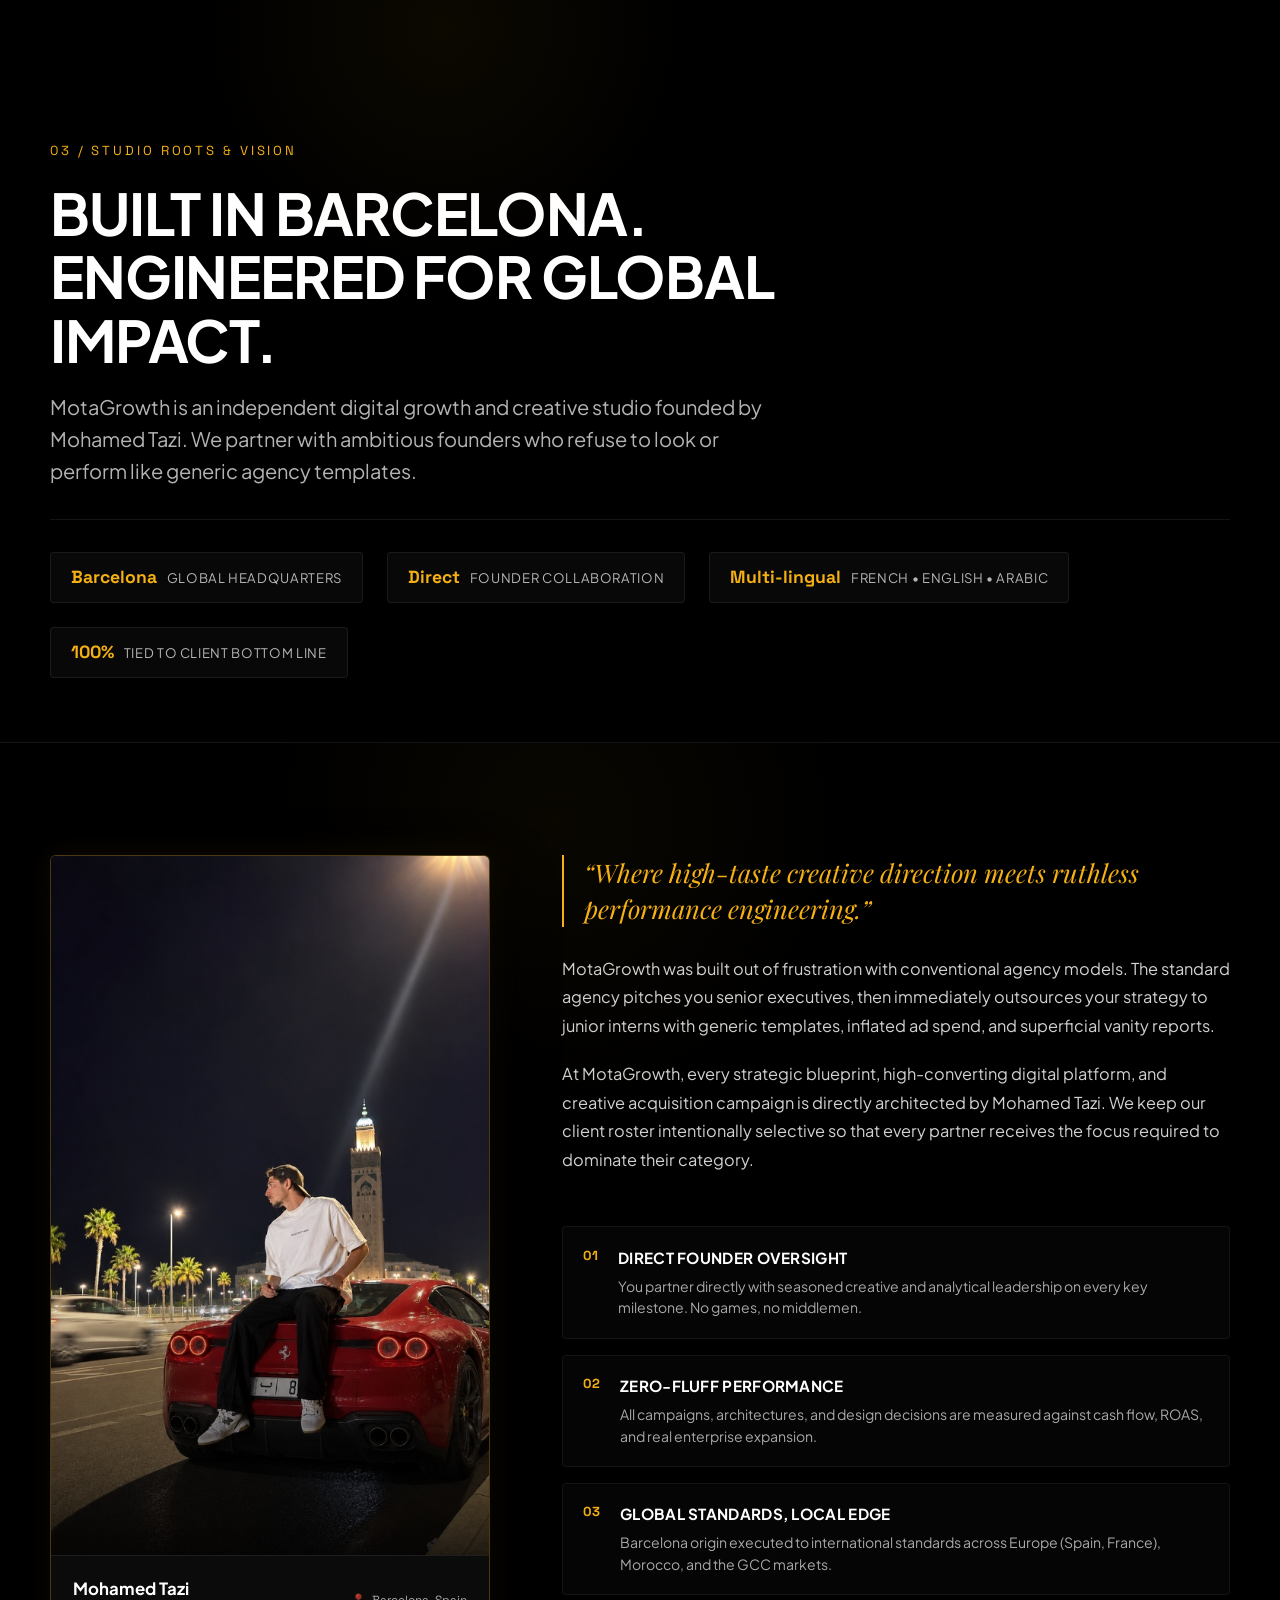
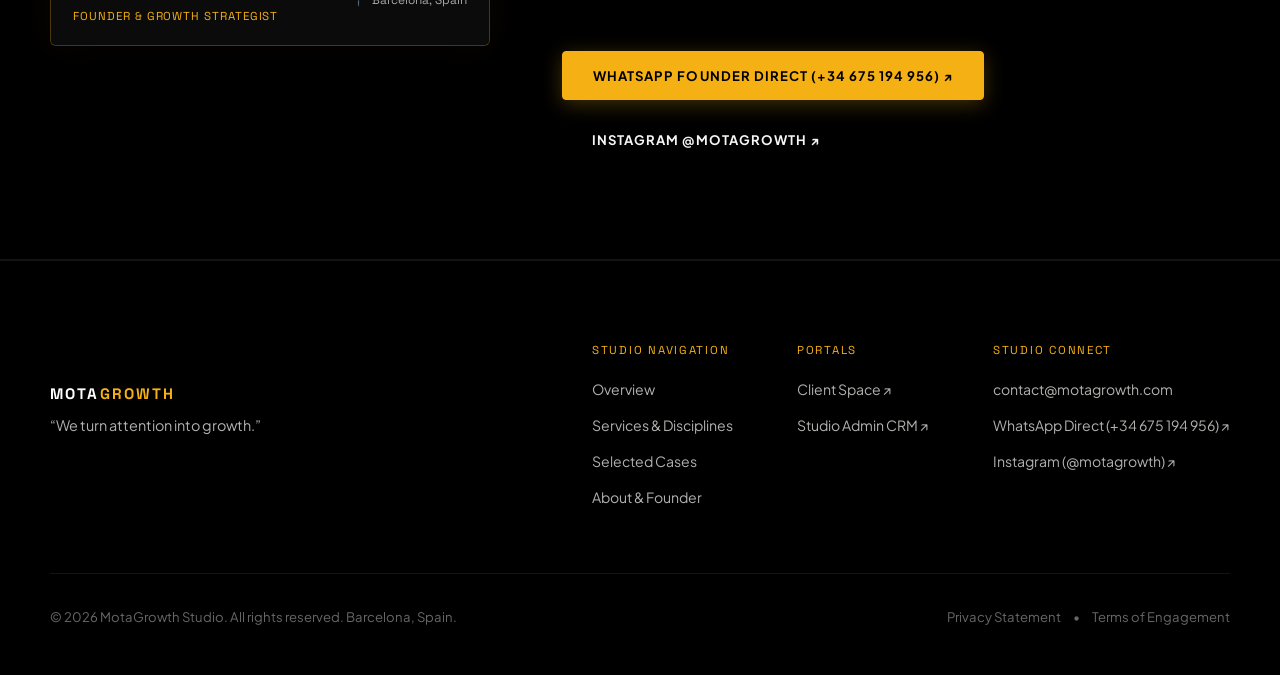
==== about.html @ 2841bb1c "feat: update studio origin to Barcelona, match head page selector with top header, and enable 4-dots" ====
<!DOCTYPE html>
<html lang="en">
<head>
  <meta charset="UTF-8">
  <meta name="viewport" content="width=device-width, initial-scale=1.0">
  <title>About Studio &amp; Founder Mohamed Tazi | MotaGrowth Digital Growth Studio</title>
  <meta name="description" content="Learn about MotaGrowth Digital Growth Studio and founder Mohamed Tazi. Discover our philosophy of strategic thinking, creative excellence, and measurable scale.">

  <!-- Favicon -->
  <link rel="icon" type="image/png" href="assets/mota-icon.png">

  <!-- Google Fonts Preconnect -->
  <link rel="preconnect" href="https://fonts.googleapis.com">
  <link rel="preconnect" href="https://fonts.gstatic.com" crossorigin>
  <link href="https://fonts.googleapis.com/css2?family=Playfair+Display:ital,wght@0,600;0,700;1,400&family=Plus+Jakarta+Sans:wght@300;400;500;600;700&family=Space+Grotesk:wght@400;500;600;700&display=swap" rel="stylesheet">

  <!-- Global Design System -->
  <link rel="stylesheet" href="styles.css">
</head>
<body class="is-subpage">

  <!-- Accessible Skip Link -->
  <a href="#main-content" class="skip-link">Skip to main content</a>

  <!-- Persistent Sticky Header -->
  <header class="site-header header-visible" id="site-header">
    <div class="header-inner">
      <div class="header-left">
        <a href="index.html" class="brand-link" aria-label="MotaGrowth Home">
          <span class="brand-text"><span class="mota-word">Mota</span><span class="growth-word">Growth</span></span>
        </a>

        <div class="studio-status-pill" aria-label="Studio local time">
          <span class="status-indicator" aria-hidden="true"></span>
          <span class="status-text"><span id="studio-clock">--:--</span></span>
        </div>
      </div>

      <nav class="nav-menu" aria-label="Primary Navigation">
        <a href="index.html" class="nav-link">Home</a>
        <a href="services.html" class="nav-link">Services</a>
        <a href="cases.html" class="nav-link">Cases</a>
        <a href="about.html" class="nav-link active">About &amp; Founder</a>
        <a href="index.html#client-space" class="nav-link">Client Space</a>
      </nav>

      <div class="header-actions">
        <div class="lang-selector" role="group" aria-label="Language Selector">
          <button type="button" class="lang-btn active" data-lang="en" aria-pressed="true">EN</button>
          <span class="lang-sep" aria-hidden="true">/</span>
          <button type="button" class="lang-btn" data-lang="fr" aria-pressed="false">FR</button>
        </div>
        <a href="#proposal" class="btn-contact-header">
          <span>REQUEST A PROPOSAL</span>
        </a>
        <button type="button" class="frame-menu-dots menu-chooser-trigger" aria-label="Open Studio Menu" title="Studio Menu" aria-haspopup="dialog" aria-expanded="false">
          <span class="grid-dot"></span>
          <span class="grid-dot"></span>
          <span class="grid-dot"></span>
          <span class="grid-dot"></span>
        </button>
      </div>
    </div>
  </header>

  <main id="main-content">
    
    <!-- Subpage Hero -->
    <section class="subpage-hero">
      <div class="content-container">
        <span class="subpage-tag">03 / STUDIO ROOTS &amp; VISION</span>
        <h1 class="subpage-title">BUILT IN BARCELONA. ENGINEERED FOR GLOBAL IMPACT.</h1>
        <p class="subpage-subtitle">
          MotaGrowth is an independent digital growth and creative studio founded by Mohamed Tazi. We partner with ambitious founders who refuse to look or perform like generic agency templates.
        </p>

        <div class="metrics-strip">
          <div class="metric-pill">
            <span class="metric-num">Barcelona</span>
            <span class="metric-label">Global Headquarters</span>
          </div>
          <div class="metric-pill">
            <span class="metric-num">Direct</span>
            <span class="metric-label">Founder Collaboration</span>
          </div>
          <div class="metric-pill">
            <span class="metric-num">Multi-lingual</span>
            <span class="metric-label">French • English • Arabic</span>
          </div>
          <div class="metric-pill">
            <span class="metric-num">100%</span>
            <span class="metric-label">Tied to Client Bottom Line</span>
          </div>
        </div>
      </div>
    </section>

    <!-- About & Founder Main Section -->
    <section class="studio-about-section" style="border-top: none;">
      <div class="content-container">
        
        <div class="about-grid">
          
          <!-- Left Column: Portrait Card -->
          <div class="about-media-col">
            <div class="about-portrait-card">
              <div class="about-portrait-img-wrap">
                <img 
                  src="assets/founder-mohamed-tazi.jpg" 
                  alt="Mohamed Tazi - Founder & Creative Director at MotaGrowth in Barcelona" 
                  class="about-founder-img"
                  loading="lazy"
                />
                <div class="portrait-ambient-glow" aria-hidden="true"></div>
              </div>
              <div class="about-portrait-caption">
                <div class="caption-identity">
                  <span class="caption-name">Mohamed Tazi</span>
                  <span class="caption-role">Founder &amp; Growth Strategist</span>
                </div>
                <div class="caption-location">
                  <span class="loc-pin">📍</span>
                  <span>Barcelona, Spain</span>
                </div>
              </div>
            </div>
          </div>

          <!-- Right Column: Editorial Narrative & Principles -->
          <div class="about-content-col">
            <div class="about-lead-quote">
              “Where high-taste creative direction meets ruthless performance engineering.”
            </div>
            
            <p class="about-body-text">
              MotaGrowth was built out of frustration with conventional agency models. The standard agency pitches you senior executives, then immediately outsources your strategy to junior interns with generic templates, inflated ad spend, and superficial vanity reports.
            </p>

            <p class="about-body-text">
              At MotaGrowth, every strategic blueprint, high-converting digital platform, and creative acquisition campaign is directly architected by Mohamed Tazi. We keep our client roster intentionally selective so that every partner receives the focus required to dominate their category.
            </p>

            <!-- 3 Core Studio Pillars -->
            <div class="about-pillars-grid">
              <div class="about-pillar-item">
                <div class="pillar-num">01</div>
                <div class="pillar-content">
                  <h3 class="pillar-title">Direct Founder Oversight</h3>
                  <p class="pillar-desc">You partner directly with seasoned creative and analytical leadership on every key milestone. No games, no middlemen.</p>
                </div>
              </div>

              <div class="about-pillar-item">
                <div class="pillar-num">02</div>
                <div class="pillar-content">
                  <h3 class="pillar-title">Zero-Fluff Performance</h3>
                  <p class="pillar-desc">All campaigns, architectures, and design decisions are measured against cash flow, ROAS, and real enterprise expansion.</p>
                </div>
              </div>

              <div class="about-pillar-item">
                <div class="pillar-num">03</div>
                <div class="pillar-content">
                  <h3 class="pillar-title">Global Standards, Local Edge</h3>
                  <p class="pillar-desc">Barcelona origin executed to international standards across Europe (Spain, France), Morocco, and the GCC markets.</p>
                </div>
              </div>
            </div>

            <!-- Founder Direct Contact Actions -->
            <div class="about-cta-strip">
              <a href="https://wa.me/34675194956" target="_blank" rel="noopener" class="btn-ref btn-ref-solid">
                <span class="btn-text">WhatsApp Founder Direct (+34 675 194 956) ↗</span>
              </a>
              <a href="https://www.instagram.com/motagrowth/" target="_blank" rel="noopener" class="btn-ref btn-ref-ghost">
                <span class="btn-text">Instagram @motagrowth ↗</span>
              </a>
            </div>

          </div>

        </div>

      </div>
    </section>

  </main>

  <!-- Site Footer -->
  <footer class="site-footer" id="proposal">
    <div class="content-container">
      
      <div class="footer-top">
        <div class="footer-brand">
          <img src="assets/mota-icon.png" alt="MotaGrowth Icon" class="footer-icon">
          <span class="footer-brand-title"><span class="mota-word">Mota</span><span class="growth-word">Growth</span></span>
          <p class="footer-tagline">“We turn attention into growth.”</p>
        </div>

        <div class="footer-nav-columns">
          <div class="f-col">
            <span class="f-heading">Studio Navigation</span>
            <ul class="f-links">
              <li><a href="index.html">Overview</a></li>
              <li><a href="services.html">Services &amp; Disciplines</a></li>
              <li><a href="cases.html">Selected Cases</a></li>
              <li><a href="about.html">About &amp; Founder</a></li>
            </ul>
          </div>

          <div class="f-col">
            <span class="f-heading">Portals</span>
            <ul class="f-links">
              <li><a href="index.html#client-space">Client Space ↗</a></li>
              <li><a href="index.html#admin">Studio Admin CRM ↗</a></li>
            </ul>
          </div>

          <div class="f-col">
            <span class="f-heading">Studio Connect</span>
            <ul class="f-links">
              <li><a href="mailto:contact@motagrowth.com">contact@motagrowth.com</a></li>
              <li><a href="https://wa.me/34675194956" target="_blank" rel="noopener">WhatsApp Direct (+34 675 194 956) ↗</a></li>
              <li><a href="https://www.instagram.com/motagrowth/" target="_blank" rel="noopener">Instagram (@motagrowth) ↗</a></li>
            </ul>
          </div>
        </div>
      </div>

      <div class="footer-bottom">
        <div class="f-copy">© 2026 MotaGrowth Studio. All rights reserved. Barcelona, Spain.</div>
        <div class="f-legal">
          <button type="button" class="legal-link-btn" id="openPrivacyBtn">Privacy Statement</button>
          <span class="sep" aria-hidden="true">•</span>
          <button type="button" class="legal-link-btn" id="openTermsBtn">Terms of Engagement</button>
        </div>
      </div>

    </div>
  </footer>

    <!-- Studio Menu Chooser Overlay -->
  <div class="studio-menu-overlay" id="studioMenuModal" aria-hidden="true" role="dialog" aria-modal="true" aria-label="Studio Menu">
    <div class="studio-menu-backdrop" id="studioMenuBackdrop"></div>
    <div class="studio-menu-panel">
      <div class="studio-menu-header">
        <div class="menu-brand">
          <span class="brand-text"><span class="mota-word">Mota</span><span class="growth-word">Growth</span></span>
          <span class="menu-location-pill">BARCELONA • 41°23'N 2°10'E</span>
        </div>
        <button type="button" class="studio-menu-close" id="closeStudioMenuBtn" aria-label="Close Menu">✕</button>
      </div>
      <div class="studio-menu-body">
        <div class="menu-nav-col">
          <span class="menu-col-label">Navigation</span>
          <nav class="menu-links-list">
            <a href="index.html#hero" class="menu-link-item" data-menu-close>
              <span class="menu-item-num">01</span>
              <span class="menu-item-text">Overview</span>
              <span class="menu-item-arrow">↗</span>
            </a>
            <a href="index.html#audiences" class="menu-link-item" data-menu-close>
              <span class="menu-item-num">02</span>
              <span class="menu-item-text">Sectors &amp; Audiences</span>
              <span class="menu-item-arrow">↗</span>
            </a>
            <a href="index.html#philosophy" class="menu-link-item" data-menu-close>
              <span class="menu-item-num">03</span>
              <span class="menu-item-text">Strategy &amp; Performance</span>
              <span class="menu-item-arrow">↗</span>
            </a>
            <a href="cases.html" class="menu-link-item" data-menu-close>
              <span class="menu-item-num">04</span>
              <span class="menu-item-text">Selected Cases</span>
              <span class="menu-item-arrow">↗</span>
            </a>
            <a href="services.html" class="menu-link-item" data-menu-close>
              <span class="menu-item-num">05</span>
              <span class="menu-item-text">Services &amp; Disciplines</span>
              <span class="menu-item-arrow">↗</span>
            </a>
            <a href="about.html" class="menu-link-item" data-menu-close>
              <span class="menu-item-num">06</span>
              <span class="menu-item-text">About &amp; Founder</span>
              <span class="menu-item-arrow">↗</span>
            </a>
          </nav>
        </div>
        <div class="menu-portals-col">
          <div class="menu-box-card">
            <span class="menu-col-label">Workspaces</span>
            <div class="menu-workspaces-links">
              <a href="client-space.html" class="workspace-card-link">
                <div class="ws-icon">🔒</div>
                <div class="ws-info">
                  <strong>Client Space</strong>
                  <span>Project roadmap, approvals &amp; deliverables</span>
                </div>
                <span class="ws-arrow">↗</span>
              </a>
              <a href="admin.html" class="workspace-card-link">
                <div class="ws-icon">⚡</div>
                <div class="ws-info">
                  <strong>Studio Admin CRM</strong>
                  <span>Leads pipeline, calendar &amp; client management</span>
                </div>
                <span class="ws-arrow">↗</span>
              </a>
            </div>
          </div>
          <div class="menu-box-card">
            <span class="menu-col-label">Direct Connect</span>
            <div class="menu-contact-links">
              <a href="https://wa.me/34675194956" target="_blank" rel="noopener">WhatsApp Direct (+34 675 194 956) ↗</a>
              <a href="https://www.instagram.com/motagrowth/" target="_blank" rel="noopener">Instagram (@motagrowth) ↗</a>
              <a href="mailto:contact@motagrowth.com">contact@motagrowth.com</a>
            </div>
          </div>
        </div>
      </div>
    </div>
  </div>

  <!-- Custom Cursor -->
  <div class="custom-cursor cursor-dot" id="cursor-dot" aria-hidden="true"></div>
  <div class="custom-cursor cursor-ring" id="cursor-ring" aria-hidden="true"></div>

  <!-- Accessible Legal Modals -->
  <div class="legal-modal" id="privacyModal" role="dialog" aria-modal="true" aria-labelledby="privacyTitle" aria-hidden="true">
    <div class="legal-modal-backdrop" id="privacyBackdrop"></div>
    <div class="legal-modal-box">
      <div class="legal-modal-header">
        <h3 class="legal-modal-title" id="privacyTitle">Privacy Statement</h3>
        <button type="button" class="legal-modal-close" id="closePrivacyBtn" aria-label="Close dialog">✕</button>
      </div>
      <div class="legal-modal-body">
        <p>MotaGrowth operates under strict data privacy principles. We respect client confidentiality and adhere to international data security best practices across all digital pipelines.</p>
      </div>
    </div>
  </div>

  <div class="legal-modal" id="termsModal" role="dialog" aria-modal="true" aria-labelledby="termsTitle" aria-hidden="true">
    <div class="legal-modal-backdrop" id="termsBackdrop"></div>
    <div class="legal-modal-box">
      <div class="legal-modal-header">
        <h3 class="legal-modal-title" id="termsTitle">Terms of Engagement</h3>
        <button type="button" class="legal-modal-close" id="closeTermsBtn" aria-label="Close dialog">✕</button>
      </div>
      <div class="legal-modal-body">
        <p>All client partnerships are governed by customized Service Level Agreements (SLAs), protecting intellectual property and outlining milestone deliverables.</p>
      </div>
    </div>
  </div>

  <!-- Scripts -->
  <script src="app.js"></script>
</body>
</html>
---- styles.css ----
/* ==========================================================================
   MotaGrowth Studio — Human-Crafted Minimalist Luxury Design System
   Hero Backdrop: Authentic Custom 16:9 Artwork (#020612 foundation & gold arcs)
   ========================================================================== */

:root {
  /* Canvas Foundations */
  --bg-canvas: #020612;
  --bg-surface: #050E22;
  --bg-surface-elevated: #081636;
  --bg-glass: rgba(2, 6, 18, 0.72);
  --bg-glass-card: rgba(5, 14, 34, 0.65);

  /* Brand Accents */
  --brand-gold: #F5B014;
  --brand-gold-hover: #E5A00D;
  --brand-gold-glow: rgba(245, 176, 20, 0.28);
  --brand-gold-subtle: rgba(245, 176, 20, 0.08);

  /* Editorial Typography Colors */
  --text-white: #F5F5F3;
  --text-secondary: rgba(245, 245, 243, 0.72);
  --text-muted: rgba(245, 245, 243, 0.42);

  /* Subtle Borders */
  --border-subtle: rgba(255, 255, 255, 0.08);
  --border-subtle-hover: rgba(255, 255, 255, 0.18);
  --border-gold: rgba(245, 176, 20, 0.35);

  /* Font Families */
  --font-serif: 'Playfair Display', Georgia, serif;
  --font-sans: 'Plus Jakarta Sans', -apple-system, BlinkMacSystemFont, sans-serif;
  --font-mono: 'Space Grotesk', -apple-system, monospace;

  /* Layout Constants */
  --max-width: 1260px;
  --header-height: 76px;
  --ease-out: cubic-bezier(0.16, 1, 0.3, 1);
  --ease-spring: cubic-bezier(0.22, 1, 0.36, 1);
}

/* ==========================================================================
   Reset & Baseline & Accessibility
   ========================================================================== */

/* Accessible Skip Link */
.skip-link {
  position: fixed;
  top: -120px;
  left: 1.5rem;
  z-index: 999999;
  background: var(--brand-gold);
  color: #000000;
  font-family: var(--font-mono);
  font-size: 0.85rem;
  font-weight: 700;
  letter-spacing: 0.04em;
  padding: 0.75rem 1.5rem;
  border-radius: 4px;
  text-decoration: none;
  box-shadow: 0 8px 24px rgba(0, 0, 0, 0.7);
  transition: top 0.2s cubic-bezier(0.16, 1, 0.3, 1);
}

.skip-link:focus-visible {
  top: 1.5rem;
  outline: 2px solid #FFFFFF;
  outline-offset: 2px;
}

/* Explicit Accessible Focus States */
:focus-visible {
  outline: 2px solid var(--brand-gold);
  outline-offset: 3px;
}

*, *::before, *::after {
  box-sizing: border-box;
  margin: 0;
  padding: 0;
}

html {
  font-size: 16px;
  scroll-behavior: smooth;
  -webkit-font-smoothing: antialiased;
  -moz-osx-font-smoothing: grayscale;
  background-color: var(--bg-canvas);
  color: var(--text-white);
}

body {
  font-family: var(--font-sans);
  background-color: var(--bg-canvas);
  color: var(--text-white);
  line-height: 1.6;
  overflow-x: clip;
  min-height: 100vh;
}

::selection {
  background: var(--brand-gold);
  color: var(--bg-canvas);
}

a {
  color: inherit;
  text-decoration: none;
}

button {
  border: none;
  background: none;
  font: inherit;
  cursor: pointer;
}

/* Standard Content Container */
.content-container {
  max-width: var(--max-width);
  margin: 0 auto;
  padding: 0 2.5rem;
}

/* Section Meta Tag */
.section-meta-tag {
  font-family: var(--font-mono);
  font-size: 0.75rem;
  font-weight: 500;
  letter-spacing: 0.22em;
  text-transform: uppercase;
  color: var(--brand-gold);
  margin-bottom: 1.5rem;
  display: inline-block;
}

.section-heading {
  font-family: var(--font-serif);
  font-size: clamp(2.2rem, 4vw, 3.2rem);
  font-weight: 400;
  line-height: 1.2;
  letter-spacing: -0.015em;
  color: var(--text-white);
}

.section-description {
  font-size: 1.05rem;
  color: var(--text-secondary);
  line-height: 1.65;
  max-width: 520px;
}

.gold-text {
  color: var(--brand-gold);
  font-style: italic;
}

.mb-4 {
  margin-bottom: 3.5rem;
}

/* ==========================================================================
   TOP NAVIGATION BAR
   ========================================================================== */

.site-header {
  position: fixed;
  top: 0;
  left: 0;
  width: 100%;
  height: var(--header-height);
  z-index: 1000;
  background: rgba(0, 0, 0, 0.75);
  backdrop-filter: blur(16px);
  -webkit-backdrop-filter: blur(16px);
  border-bottom: none;
  transform: translateY(-100%);
  opacity: 0;
  pointer-events: none;
  transition: transform 0.35s cubic-bezier(0.16, 1, 0.3, 1), opacity 0.35s ease;
}

.site-header.header-visible {
  transform: translateY(0);
  opacity: 1;
  pointer-events: auto;
}

.site-header.header-hidden {
  transform: translateY(-100%);
  opacity: 0;
  pointer-events: none;
}

.header-inner {
  max-width: var(--max-width);
  height: 100%;
  margin: 0 auto;
  padding: 0 2.5rem;
  display: flex;
  align-items: center;
  justify-content: space-between;
}

.header-left,
.frame-bar-left {
  display: inline-flex;
  align-items: center;
  gap: 1.25rem;
}

.brand-link {
  display: inline-flex;
  align-items: center;
  gap: 0.75rem;
  text-decoration: none;
}

.brand-icon {
  width: 26px;
  height: 24px;
  object-fit: contain;
  filter: drop-shadow(0 2px 8px var(--brand-gold-glow));
}

.brand-text {
  font-family: var(--font-mono);
  font-size: 0.95rem;
  font-weight: 700;
  letter-spacing: 0.14em;
  text-transform: uppercase;
}

.mota-word {
  color: #FFFFFF;
}

.growth-word {
  color: var(--brand-gold);
}

/* Clock Display (Floating Clean Text, No Pill) */
.studio-status-pill {
  display: inline-flex;
  align-items: center;
  padding: 0;
  background: transparent;
  border: none;
  border-radius: 0;
  font-family: var(--font-mono);
  font-size: 0.78rem;
  letter-spacing: 0.12em;
  color: rgba(245, 245, 243, 0.75);
  text-transform: uppercase;
}

.status-indicator {
  display: none;
}

.nav-menu {
  display: flex;
  align-items: center;
  gap: 2rem;
}

.nav-link {
  font-size: 0.86rem;
  font-weight: 500;
  color: var(--text-secondary);
  transition: color 0.2s ease;
}

.nav-link:hover {
  color: var(--brand-gold);
}

.nav-cta-btn {
  font-size: 0.8rem;
  font-weight: 600;
  padding: 0.5rem 1.15rem;
  border-radius: 9999px;
  background: var(--brand-gold);
  color: var(--bg-canvas);
  box-shadow: 0 2px 10px var(--brand-gold-glow);
  transition: background-color 0.2s ease, transform 0.2s ease;
}

.nav-cta-btn:hover {
  background: var(--brand-gold-hover);
}

.header-actions {
  display: flex;
  align-items: center;
  gap: 1.5rem;
}

.btn-contact-header {
  font-family: var(--font-sans);
  font-size: 0.76rem;
  font-weight: 700;
  letter-spacing: 0.08em;
  padding: 8px 18px;
  background: var(--brand-gold);
  color: #000000;
  border: 1px solid var(--brand-gold);
  border-radius: 3px;
  text-decoration: none;
  box-shadow: 0 2px 10px var(--brand-gold-glow);
  transition: all 0.2s ease;
}

.btn-contact-header:hover {
  background: var(--brand-gold-hover);
  border-color: var(--brand-gold-hover);
  color: #000000;
  box-shadow: 0 4px 16px var(--brand-gold-glow);
}

/* ==========================================================================
   HERO SECTION (Exact Reference Layout for Desktop & Mobile)
   ========================================================================== */

.hero-section {
  position: relative;
  min-height: 100vh;
  display: flex;
  flex-direction: column;
  justify-content: space-between;
  padding: 2rem 3rem 3.5rem 3rem;
  background-color: #000000;
  overflow: hidden;
}

.hero-backdrop {
  position: absolute;
  top: 0;
  left: 0;
  width: 100%;
  height: 100%;
  background-image: url('assets/hero-bg.jpg');
  background-size: cover;
  background-position: center;
  background-repeat: no-repeat;
  z-index: 1;
}

/* Seamless blend into the section below */
.hero-backdrop::after {
  content: '';
  position: absolute;
  bottom: 0;
  left: 0;
  width: 100%;
  height: 42%;
  min-height: 250px;
  background: linear-gradient(180deg, 
    rgba(0, 0, 0, 0) 0%, 
    rgba(0, 0, 0, 0.15) 25%, 
    rgba(0, 0, 0, 0.55) 55%, 
    rgba(0, 0, 0, 0.88) 80%, 
    #000000 100%
  );
  pointer-events: none;
  z-index: 2;
}

/* Interactive Organic Ambient Light following Cursor */
.hero-cursor-ambient {
  position: absolute;
  top: 0;
  left: 0;
  width: 580px;
  height: 580px;
  border-radius: 50%;
  background: radial-gradient(circle, 
    rgba(59, 130, 246, 0.22) 0%, 
    rgba(245, 176, 20, 0.12) 32%, 
    transparent 70%
  );
  pointer-events: none;
  transform: translate(-50%, -50%);
  opacity: 0;
  transition: opacity 0.6s ease;
  z-index: 2;
  mix-blend-mode: screen;
  filter: blur(45px);
}

/* Hero Content Frame (Unblocked, Pure Background) */
.hero-glass-frame {
  position: relative;
  z-index: 10;
  width: 100%;
  max-width: 1300px;
  margin: 0 auto;
  min-height: calc(100vh - 5.5rem);
  background: transparent;
  border: none;
  box-shadow: none;
  backdrop-filter: none;
  -webkit-backdrop-filter: none;
  display: flex;
  flex-direction: column;
  justify-content: space-between;
  padding: 0;
}

/* Header Inside Frame */
.frame-top-bar {
  display: flex;
  align-items: center;
  justify-content: space-between;
  width: 100%;
}

.frame-brand {
  display: inline-flex;
  align-items: center;
  gap: 0.65rem;
  text-decoration: none;
}

.frame-logo-icon {
  width: 22px;
  height: 20px;
  object-fit: contain;
  filter: drop-shadow(0 2px 6px var(--brand-gold-glow));
}

.frame-brand-name {
  font-family: var(--font-sans);
  font-size: 0.95rem;
  font-weight: 700;
  letter-spacing: 0.14em;
  text-transform: uppercase;
}

.frame-center-clock {
  font-family: var(--font-mono);
  font-size: 0.78rem;
  letter-spacing: 0.12em;
  color: rgba(245, 245, 243, 0.75);
  text-transform: uppercase;
}

.frame-right-controls {
  display: flex;
  align-items: center;
  gap: 1.5rem;
}

.lang-selector {
  display: inline-flex;
  align-items: center;
  gap: 0.35rem;
  font-family: var(--font-mono);
  font-size: 0.78rem;
  letter-spacing: 0.12em;
  user-select: none;
}

.lang-btn {
  background: transparent;
  border: none;
  padding: 3px 5px;
  font-family: inherit;
  font-size: inherit;
  letter-spacing: inherit;
  color: rgba(255, 255, 255, 0.42);
  cursor: pointer;
  transition: all 0.2s ease;
  line-height: 1;
  border-radius: 2px;
}

.lang-btn:hover {
  color: #FFFFFF;
}

.lang-btn.active {
  color: #FFFFFF;
  font-weight: 700;
  text-shadow: 0 0 10px rgba(255, 255, 255, 0.45);
}

.lang-sep {
  color: rgba(255, 255, 255, 0.22);
  font-size: 0.7rem;
  pointer-events: none;
}

/* Subtle cross-fade when switching language */
body.lang-transition [data-i18n],
body.lang-transition .headline-block,
body.lang-transition .comma-card-inner {
  opacity: 0.2;
  transition: opacity 0.15s ease;
}

@keyframes spinMenuDots {
  0% {
    transform: rotate(0deg);
  }
  100% {
    transform: rotate(360deg);
  }
}

.frame-menu-dots {
  display: grid;
  grid-template-columns: repeat(2, 5px);
  gap: 3px;
  padding: 6px;
  background: transparent;
  border: none;
  outline: none;
  color: inherit;
  font: inherit;
  line-height: 1;
  cursor: pointer;
  text-decoration: none;
  transform-origin: center center;
  transition: transform 0.4s cubic-bezier(0.16, 1, 0.3, 1);
  will-change: transform;
}

.frame-menu-dots:hover {
  animation: spinMenuDots 1.2s linear infinite;
}

.grid-dot {
  width: 4px;
  height: 4px;
  border-radius: 50%;
  background: #FFFFFF;
  opacity: 0.85;
  transition: opacity 0.2s ease, background-color 0.2s ease, box-shadow 0.2s ease;
}

.frame-menu-dots:hover .grid-dot {
  opacity: 1;
  background: var(--brand-gold);
  box-shadow: 0 0 8px var(--brand-gold-glow);
}

/* Inner Stage */
.hero-inner-stage {
  flex: 1;
  display: flex;
  flex-direction: column;
  justify-content: center;
  align-items: center;
  padding: 3rem 0 1.5rem 0;
  width: 100%;
  max-width: 940px;
  margin: 0 auto;
}

/* Desktop Staggered Headline (Matching Reference Image) */
.hero-headline-desktop {
  display: flex;
  flex-direction: column;
  width: 100%;
  margin-bottom: 0;
}

/* Cinematic Staggered Entrance */
@keyframes heroEntrance {
  0% {
    opacity: 0;
    transform: translateY(28px);
    filter: blur(6px);
  }
  100% {
    opacity: 1;
    transform: translateY(0);
    filter: blur(0);
  }
}

.headline-block {
  font-family: var(--font-sans);
  font-size: clamp(2.8rem, 5.2vw, 4.6rem);
  font-weight: 700;
  line-height: 1.06;
  letter-spacing: 0.03em;
  color: #FFFFFF;
  text-shadow: 0 4px 24px rgba(0, 0, 0, 0.4);
}

.block-top {
  align-self: flex-start;
  margin-left: 3vw;
  animation: heroEntrance 1.1s cubic-bezier(0.16, 1, 0.3, 1) 0.1s both;
  will-change: transform;
  transition: transform 0.2s cubic-bezier(0.16, 1, 0.3, 1);
}

.block-mid {
  align-self: center;
  margin-left: 9vw;
  animation: heroEntrance 1.1s cubic-bezier(0.16, 1, 0.3, 1) 0.22s both;
  will-change: transform;
  transition: transform 0.2s cubic-bezier(0.16, 1, 0.3, 1);
}

.block-bot {
  align-self: flex-end;
  margin-right: 3vw;
  animation: heroEntrance 1.1s cubic-bezier(0.16, 1, 0.3, 1) 0.34s both;
  will-change: transform;
  transition: transform 0.2s cubic-bezier(0.16, 1, 0.3, 1);
}

.headline-block .growth-word,
.hero-headline-mobile .growth-word {
  color: var(--brand-gold);
  text-shadow: 0 4px 28px var(--brand-gold-glow);
}

/* Mobile Staggered Headline (Hidden on Desktop) */
.hero-headline-mobile {
  display: none;
}

/* Subtitle Row (Left and Right Split) */
.hero-sub-split {
  display: flex;
  justify-content: space-between;
  align-items: flex-end;
  width: 100%;
  max-width: 760px;
  margin: 3.2rem auto 2.25rem auto;
  animation: heroEntrance 1.1s cubic-bezier(0.16, 1, 0.3, 1) 0.44s both;
}

.hero-action-buttons {
  display: flex;
  align-items: center;
  justify-content: center;
  gap: 1.25rem;
  animation: heroEntrance 1.1s cubic-bezier(0.16, 1, 0.3, 1) 0.54s both;
}

.sub-split-left {
  font-family: var(--font-sans);
  font-size: clamp(0.78rem, 0.95vw, 0.84rem);
  font-weight: 400;
  color: rgba(245, 245, 243, 0.72);
  line-height: 1.55;
  letter-spacing: 0.015em;
  text-align: left;
  max-width: 440px;
  margin: 0;
}

.sub-split-right {
  font-family: var(--font-sans);
  font-size: clamp(0.78rem, 0.95vw, 0.84rem);
  font-weight: 400;
  color: rgba(245, 245, 243, 0.72);
  line-height: 1.55;
  letter-spacing: 0.015em;
  text-align: right;
  max-width: 240px;
  margin: 0;
}

.highlight-gold,
.highlight-cyan {
  color: var(--brand-gold);
  font-weight: 600;
  text-shadow: 0 0 14px var(--brand-gold-glow);
}

/* Hero Action Buttons */
.hero-action-buttons {
  display: flex;
  align-items: center;
  justify-content: center;
  gap: 1.25rem;
}

.btn-ref {
  display: inline-flex;
  align-items: center;
  justify-content: center;
  padding: 13px 30px;
  border-radius: 4px;
  font-family: var(--font-sans);
  font-size: 0.82rem;
  font-weight: 700;
  letter-spacing: 0.08em;
  text-transform: uppercase;
  text-decoration: none;
  cursor: pointer;
  transition: all 0.2s ease;
}

.btn-ref-solid {
  background: var(--brand-gold);
  color: #000000;
  border: 1px solid var(--brand-gold);
  box-shadow: 0 4px 20px var(--brand-gold-glow);
}

.btn-ref-solid:hover {
  background: var(--brand-gold-hover);
  border-color: var(--brand-gold-hover);
  color: #000000;
  box-shadow: 0 6px 24px var(--brand-gold-glow);
}

.btn-ref-outline {
  background: transparent;
  color: #FFFFFF;
  border: 1px solid var(--brand-gold);
}

.btn-ref-outline:hover {
  border-color: var(--brand-gold);
  background: rgba(245, 176, 20, 0.12);
  color: #FFFFFF;
}

/* Button Inner Text & Arrow */
.btn-text {
  display: inline-flex;
  align-items: center;
  gap: 0.5rem;
}

.btn-arrow {
  display: inline-block;
  transition: transform 0.2s ease;
}

button:hover .btn-arrow,
a:hover .btn-arrow {
  transform: translate(2px, -2px);
}

/* Bottom Bar of Hero */
.hero-bottom-bar {
  position: absolute;
  bottom: 0;
  left: 0;
  width: 100%;
  padding: 1.25rem 2.5rem;
  border-top: 1px solid rgba(255, 255, 255, 0.05);
  z-index: 10;
}

.hero-bar-inner {
  max-width: var(--max-width);
  margin: 0 auto;
  display: flex;
  align-items: center;
  justify-content: space-between;
  font-family: var(--font-mono);
  font-size: 0.74rem;
  letter-spacing: 0.12em;
  text-transform: uppercase;
  color: var(--text-muted);
}

.scroll-prompt {
  color: var(--text-secondary);
  transition: color 0.2s ease;
}

.scroll-prompt:hover {
  color: var(--brand-gold);
}

.scroll-prompt .arrow-down {
  display: inline-block;
  animation: bounceDown 1.8s infinite ease-in-out;
}

@keyframes bounceDown {
  0%, 100% { transform: translateY(0); }
  50% { transform: translateY(3px); }
}

/* ==========================================================================
   02 / AUDIENCES SECTION (Exact Layout Matching Reference)
   ========================================================================== */

.comma-audiences-section {
  background-color: #000000;
  padding: 5rem 2rem 6.5rem 2rem;
  position: relative;
  z-index: 5;
  border-top: none;
}

.comma-container {
  width: 100%;
  max-width: 1140px;
  margin: 0 auto;
}

.comma-sec-header {
  display: flex;
  justify-content: flex-end;
  margin-bottom: 3.8rem;
}

.comma-sec-title {
  font-family: var(--font-sans);
  font-size: clamp(2rem, 3.8vw, 3.2rem);
  font-weight: 700;
  line-height: 1.12;
  letter-spacing: -0.01em;
  text-transform: uppercase;
  color: #FFFFFF;
  text-align: left;
  max-width: 620px;
  margin: 0;
}

.comma-cards-grid {
  display: grid;
  grid-template-columns: repeat(3, 1fr);
  gap: 1.5rem;
  margin-bottom: 2.75rem;
}

.comma-card {
  position: relative;
  aspect-ratio: 1 / 1.05;
  min-height: 270px;
  border-radius: 4px;
  overflow: hidden;
  background: #0A0A0A;
  border: 1px solid rgba(255, 255, 255, 0.08);
  transform-style: preserve-3d;
  transition: transform 0.25s cubic-bezier(0.16, 1, 0.3, 1), border-color 0.3s ease, box-shadow 0.3s ease;
  will-change: transform;
}

.comma-card:hover {
  border-color: rgba(245, 176, 20, 0.4);
  box-shadow: 0 16px 40px rgba(0, 0, 0, 0.8), 0 0 25px rgba(245, 176, 20, 0.12);
}

.card-glare {
  position: absolute;
  inset: 0;
  pointer-events: none;
  z-index: 3;
  opacity: 0;
  transition: opacity 0.35s ease;
  background: radial-gradient(circle 320px at var(--mouse-x, 50%) var(--mouse-y, 50%), rgba(255, 255, 255, 0.2) 0%, transparent 75%);
  mix-blend-mode: overlay;
}

.comma-card:hover .card-glare {
  opacity: 1;
}

.comma-card-bg {
  position: absolute;
  inset: 0;
  background-size: cover;
  background-position: center;
  transition: transform 0.6s cubic-bezier(0.16, 1, 0.3, 1);
}

.card-hospitality .comma-card-bg {
  background-position: center top;
}

.comma-card:hover .comma-card-bg {
  transform: scale(1.04);
}

.comma-card-gradient {
  position: absolute;
  inset: 0;
  background: linear-gradient(180deg, 
    rgba(0, 0, 0, 0.15) 0%, 
    transparent 35%, 
    rgba(0, 0, 0, 0.4) 100%
  );
  pointer-events: none;
}

.comma-card-inner {
  position: relative;
  z-index: 2;
  height: 100%;
  display: flex;
  flex-direction: column;
  justify-content: space-between;
  padding: 1.5rem 1.4rem;
}

/* All 3 cards feature custom artwork with integrated typography, gold emblems & descriptions */
.comma-card-title,
.comma-card-desc {
  visibility: hidden;
  opacity: 0;
  pointer-events: none;
}

.comma-sec-footer {
  display: flex;
  justify-content: flex-end;
}

.comma-btn-examples {
  background: var(--brand-gold) !important;
  color: #000000 !important;
  border: 1px solid var(--brand-gold) !important;
  padding: 13px 28px !important;
  border-radius: 3px !important;
  font-weight: 700 !important;
  font-size: 0.78rem !important;
  letter-spacing: 0.06em !important;
  box-shadow: 0 4px 20px var(--brand-gold-glow) !important;
}

.comma-btn-examples:hover {
  background: var(--brand-gold-hover) !important;
  border-color: var(--brand-gold-hover) !important;
  color: #000000 !important;
  box-shadow: 0 6px 24px var(--brand-gold-glow) !important;
}

/* ==========================================================================
   03 / MOTAGROWTH PHILOSOPHY & FLOATING PROOF POINTS (Pure Floating Canvas)
   ========================================================================== */

.mota-outcomes-section {
  position: relative;
  background-color: #000000;
  padding: 7rem 3rem 8.5rem 3rem;
  overflow: hidden;
  border-top: none;
}

.mota-outcomes-container {
  width: 100%;
  max-width: 1240px;
  margin: 0 auto;
  position: relative;
}

.outcomes-header-block {
  width: 100%;
  margin-bottom: 5.5rem;
}

.outcomes-headline-wrap {
  display: flex;
  flex-direction: column;
  gap: 0.35rem;
}

.outcomes-headline-line {
  font-family: var(--font-sans);
  font-size: clamp(2.3rem, 4.6vw, 3.6rem);
  font-weight: 600;
  line-height: 1.05;
  letter-spacing: 0.02em;
  color: #F5F2E9;
  text-transform: uppercase;
  margin: 0;
}

.outcomes-line2-row {
  display: flex;
  align-items: flex-end;
  gap: 2.5rem;
  flex-wrap: wrap;
}

.outcomes-supporting-copy {
  font-family: var(--font-sans);
  font-size: clamp(0.72rem, 0.9vw, 0.78rem);
  font-weight: 500;
  line-height: 1.45;
  letter-spacing: 0.08em;
  color: #ADB2BD;
  text-transform: uppercase;
  max-width: 360px;
  margin: 0;
  padding-bottom: 0.35rem;
}

/* Five Floating Proof Points (Loose Cross-Shaped Constellation) */
.outcomes-constellation {
  position: relative;
  display: flex;
  flex-direction: column;
  align-items: center;
  justify-content: center;
  min-height: 520px;
  margin: 1.5rem auto 7.5rem auto;
  width: 100%;
  max-width: 960px;
}

/* Broad, diffused champagne-gold glow behind DESIGN */
.outcomes-champagne-glow {
  position: absolute;
  top: 50%;
  left: 50%;
  transform: translate(-50%, -50%);
  width: clamp(380px, 52vw, 600px);
  height: clamp(380px, 52vw, 600px);
  border-radius: 50%;
  background: radial-gradient(ellipse 65% 55% at 50% 50%, rgba(184, 138, 56, 0.28) 0%, rgba(214, 182, 111, 0.12) 35%, rgba(8, 15, 32, 0) 70%);
  filter: blur(52px);
  pointer-events: none;
  z-index: 1;
  opacity: 0.85;
  will-change: transform;
}

.proof-point {
  display: flex;
  flex-direction: column;
  align-items: center;
  text-align: center;
  position: relative;
  z-index: 2;
  pointer-events: auto;
}

.point-heading {
  font-family: var(--font-sans);
  font-size: clamp(1.2rem, 1.8vw, 1.45rem);
  font-weight: 600;
  letter-spacing: 0.06em;
  color: #F5F2E9;
  text-transform: uppercase;
  margin-bottom: 0.4rem;
}

.point-centre-heading {
  font-size: clamp(1.4rem, 2.3vw, 1.75rem);
  letter-spacing: 0.08em;
  color: #F5F2E9;
}

.point-subtext {
  font-family: var(--font-sans);
  font-size: clamp(0.78rem, 1vw, 0.86rem);
  font-weight: 400;
  letter-spacing: 0.015em;
  color: #ADB2BD;
  line-height: 1.5;
  max-width: 240px;
}

.point-centre-sub {
  max-width: 260px;
}

.point-top {
  margin-bottom: 3.5rem;
}

.constellation-middle-axis {
  display: flex;
  align-items: center;
  justify-content: space-between;
  width: 100%;
  max-width: 900px;
  margin-bottom: 3.5rem;
}

.point-left,
.point-right {
  width: 240px;
}

.point-centre {
  width: 280px;
}

.point-bottom {
  margin-bottom: 3.25rem;
}

/* Centered CTA */
.outcomes-cta-wrap {
  position: relative;
  z-index: 2;
  margin-top: 0.75rem;
}

.btn-outcomes-gold {
  display: inline-flex;
  align-items: center;
  justify-content: center;
  padding: 13px 30px;
  border-radius: 3px;
  border: 1px solid var(--brand-gold);
  background: transparent;
  color: #F5F2E9;
  font-family: var(--font-sans);
  font-size: 0.78rem;
  font-weight: 600;
  letter-spacing: 0.08em;
  text-transform: uppercase;
  text-decoration: none;
  cursor: pointer;
  transition: all 0.25s cubic-bezier(0.16, 1, 0.3, 1);
}

.btn-outcomes-gold:hover {
  background: var(--brand-gold);
  color: #000000;
  box-shadow: 0 4px 22px var(--brand-gold-glow);
  transform: translateY(-2px);
}

.btn-outcomes-gold:focus-visible {
  outline: 2px solid var(--brand-gold);
  outline-offset: 3px;
}

/* Split Statement Across Bottom */
.outcomes-bottom-statement {
  display: flex;
  justify-content: space-between;
  align-items: flex-start;
  width: 100%;
  margin-top: 4.5rem;
  padding-top: 5rem;
  border-top: none;
}

.statement-group {
  display: flex;
  flex-direction: column;
}

.group-right {
  align-items: flex-end;
  text-align: right;
}

.statement-title {
  font-family: var(--font-sans);
  font-size: clamp(2.2rem, 4.8vw, 4.2rem);
  font-weight: 600;
  line-height: 1.05;
  letter-spacing: 0.02em;
  color: #F5F2E9;
  text-transform: uppercase;
  margin: 0 0 0.5rem 0;
}

.statement-caption {
  font-family: var(--font-sans);
  font-size: 0.72rem;
  font-weight: 600;
  letter-spacing: 0.12em;
  color: #ADB2BD;
  text-transform: uppercase;
}

@media (prefers-reduced-motion: reduce) {
  .outcomes-champagne-glow {
    transition: none !important;
    transform: translate(-50%, -50%) !important;
  }
}

/* ==========================================================================
   04 / CASES THAT TELL THE STORY (3D Cover Flow Showcase - Horizontal Scroll on Vertical Wheel)
   ========================================================================== */

.comma-cases-section {
  position: relative;
  background-color: #000000;
  height: 240vh; /* Calibrated scroll distance to drive horizontal progression smoothly */
  padding: 0;
  margin: 0;
}

.cases-sticky-wrapper {
  position: sticky;
  top: 0;
  height: 100vh;
  height: 100dvh;
  width: 100%;
  display: flex;
  align-items: center;
  justify-content: center;
  overflow: hidden;
  padding: 2rem 2rem;
  box-sizing: border-box;
  background: radial-gradient(circle at center 45%, rgba(18, 25, 45, 0.45) 0%, rgba(0, 0, 0, 1) 75%);
}

.cases-container {
  width: 100%;
  max-width: 1320px;
  margin: 0 auto;
  display: flex;
  flex-direction: column;
  align-items: center;
  justify-content: center;
}

.cases-header {
  text-align: center;
  margin-bottom: 2.25rem;
}

.cases-title {
  font-family: var(--font-sans);
  font-size: clamp(2rem, 3.8vw, 3.4rem);
  font-weight: 700;
  line-height: 1.05;
  letter-spacing: 0.02em;
  color: #FFFFFF;
  text-transform: uppercase;
  margin-bottom: 0.65rem;
}

.cases-subtitle {
  font-family: var(--font-sans);
  font-size: clamp(0.7rem, 0.95vw, 0.82rem);
  font-weight: 500;
  letter-spacing: 0.14em;
  color: rgba(255, 255, 255, 0.5);
  text-transform: uppercase;
  margin: 0;
}

/* 3D Cover Flow Stage */
.cases-flow-stage {
  position: relative;
  width: 100%;
  max-width: 1260px;
  perspective: 1300px;
  perspective-origin: center 42%;
  padding: 0.5rem 0;
  user-select: none;
}

.cases-track {
  position: relative;
  width: 100%;
  min-height: 420px;
  display: flex;
  align-items: center;
  justify-content: center;
  transform-style: preserve-3d;
}

.case-flow-card {
  position: absolute;
  width: clamp(260px, 30vw, 360px);
  display: flex;
  flex-direction: column;
  align-items: center;
  transform-style: preserve-3d;
  cursor: pointer;
  will-change: transform, opacity, filter;
}

.case-media-box {
  width: 100%;
  aspect-ratio: 1 / 0.82;
  border-radius: 4px;
  overflow: hidden;
  position: relative;
  background: #0A0E18;
  border: 1px solid rgba(255, 255, 255, 0.12);
  box-shadow: 0 16px 45px rgba(0, 0, 0, 0.8);
  transition: border-color 0.3s ease, box-shadow 0.3s ease;
}

.case-flow-card.active .case-media-box {
  border-color: rgba(245, 176, 20, 0.45);
  box-shadow: 0 25px 60px rgba(0, 0, 0, 0.95), 0 0 35px rgba(245, 176, 20, 0.18);
}

.case-image {
  width: 100%;
  height: 100%;
  object-fit: cover;
  display: block;
}

/* Blank Studio Placeholder (when no image uploaded yet) */
.case-blank-inner {
  position: absolute;
  inset: 0;
  display: flex;
  flex-direction: column;
  align-items: center;
  justify-content: center;
  padding: 2rem 1.5rem;
  background: radial-gradient(circle at center, rgba(14, 22, 42, 0.85) 0%, rgba(6, 10, 20, 0.98) 100%);
  border: 1px dashed rgba(245, 176, 20, 0.28);
  border-radius: 3px;
  margin: 8px;
  gap: 0.85rem;
}

.case-badge-pill {
  font-family: var(--font-mono);
  font-size: 0.72rem;
  font-weight: 600;
  letter-spacing: 0.12em;
  color: var(--brand-gold);
  padding: 4px 12px;
  border: 1px solid rgba(245, 176, 20, 0.38);
  border-radius: 9999px;
  background: rgba(245, 176, 20, 0.06);
  text-transform: uppercase;
}

.case-placeholder-notice {
  font-family: var(--font-sans);
  font-size: 0.74rem;
  font-weight: 500;
  letter-spacing: 0.08em;
  color: rgba(255, 255, 255, 0.45);
  text-transform: uppercase;
  text-align: center;
}

.case-info-block {
  margin-top: 1.1rem;
  text-align: center;
  transition: opacity 0.3s ease, transform 0.3s ease;
  opacity: 0.45;
}

.case-flow-card.active .case-info-block {
  opacity: 1;
  transform: translateY(0);
}

.case-title-text {
  font-family: var(--font-sans);
  font-size: clamp(0.92rem, 1.15vw, 1.1rem);
  font-weight: 700;
  color: #FFFFFF;
  letter-spacing: 0.04em;
  margin-bottom: 0.25rem;
}

.case-sub-text {
  font-family: var(--font-sans);
  font-size: 0.78rem;
  font-weight: 400;
  color: rgba(255, 255, 255, 0.55);
  letter-spacing: 0.02em;
}

/* Controls */
.cases-nav-controls {
  display: flex;
  align-items: center;
  justify-content: center;
  gap: 1.5rem;
  margin-top: 1.8rem;
  position: relative;
  z-index: 12;
}

.cases-nav-btn {
  width: 42px;
  height: 42px;
  border-radius: 50%;
  border: 1px solid rgba(255, 255, 255, 0.15);
  background: rgba(255, 255, 255, 0.04);
  color: #FFFFFF;
  display: flex;
  align-items: center;
  justify-content: center;
  cursor: pointer;
  transition: all 0.2s ease;
}

.cases-nav-btn:hover {
  border-color: var(--brand-gold);
  background: rgba(245, 176, 20, 0.15);
  color: var(--brand-gold);
  transform: scale(1.08);
}

.cases-pagination-dots {
  display: flex;
  align-items: center;
  gap: 0.5rem;
}

.cases-dot {
  width: 8px;
  height: 8px;
  border-radius: 50%;
  background: rgba(255, 255, 255, 0.25);
  cursor: pointer;
  transition: all 0.25s ease;
}

.cases-dot.active {
  width: 24px;
  border-radius: 4px;
  background: var(--brand-gold);
}

.cases-cta-wrap {
  margin-top: 2rem;
  display: flex;
  justify-content: center;
  position: relative;
  z-index: 12;
}

/* ==========================================================================
   LEGAL MODAL DIALOGS (Transparent Terms & Privacy)
   ========================================================================== */

.legal-modal {
  position: fixed;
  inset: 0;
  z-index: 100000;
  display: flex;
  align-items: center;
  justify-content: center;
  padding: 1.5rem;
  opacity: 0;
  pointer-events: none;
  transition: opacity 0.25s ease;
}

.legal-modal.is-open {
  opacity: 1;
  pointer-events: auto;
}

.legal-modal-backdrop {
  position: absolute;
  inset: 0;
  background: rgba(0, 0, 0, 0.85);
  backdrop-filter: blur(8px);
  -webkit-backdrop-filter: blur(8px);
}

.legal-modal-box {
  position: relative;
  z-index: 2;
  width: 100%;
  max-width: 580px;
  background: #081022;
  border: 1px solid rgba(245, 176, 20, 0.35);
  border-radius: 6px;
  padding: 2.25rem;
  box-shadow: 0 25px 60px rgba(0, 0, 0, 0.9), 0 0 40px rgba(245, 176, 20, 0.12);
  transform: translateY(16px) scale(0.98);
  transition: transform 0.25s cubic-bezier(0.16, 1, 0.3, 1);
}

.legal-modal.is-open .legal-modal-box {
  transform: translateY(0) scale(1);
}

.legal-modal-header {
  display: flex;
  align-items: center;
  justify-content: space-between;
  margin-bottom: 1.5rem;
  border-bottom: 1px solid rgba(255, 255, 255, 0.08);
  padding-bottom: 0.85rem;
}

.legal-modal-title {
  font-family: var(--font-sans);
  font-size: 1.25rem;
  font-weight: 700;
  color: #FFFFFF;
  letter-spacing: 0.02em;
}

.legal-modal-close {
  background: transparent;
  border: 1px solid rgba(255, 255, 255, 0.15);
  color: rgba(255, 255, 255, 0.7);
  width: 32px;
  height: 32px;
  border-radius: 50%;
  display: flex;
  align-items: center;
  justify-content: center;
  cursor: pointer;
  font-size: 0.85rem;
  transition: all 0.2s ease;
}

.legal-modal-close:hover {
  border-color: var(--brand-gold);
  color: var(--brand-gold);
  transform: scale(1.08);
}

.legal-modal-body {
  font-family: var(--font-sans);
  font-size: 0.92rem;
  line-height: 1.65;
  color: var(--text-secondary);
  display: flex;
  flex-direction: column;
  gap: 1rem;
}

.legal-link-btn {
  background: transparent;
  border: none;
  color: var(--text-muted);
  font-family: inherit;
  font-size: inherit;
  cursor: pointer;
  padding: 0;
  transition: color 0.2s ease;
}

.legal-link-btn:hover {
  color: var(--brand-gold);
}

/* ==========================================================================
   STUDIO MENU CHOOSER OVERLAY (Interactive Menu Triggered by 4-Dots Button)
   ========================================================================== */

.studio-menu-overlay {
  position: fixed;
  inset: 0;
  z-index: 100010;
  display: flex;
  align-items: center;
  justify-content: center;
  padding: 2rem 1.5rem;
  opacity: 0;
  pointer-events: none;
  transition: opacity 0.3s cubic-bezier(0.16, 1, 0.3, 1);
}

.studio-menu-overlay.is-open {
  opacity: 1;
  pointer-events: auto;
}

.studio-menu-backdrop {
  position: absolute;
  inset: 0;
  background: rgba(0, 0, 0, 0.88);
  backdrop-filter: blur(14px);
  -webkit-backdrop-filter: blur(14px);
}

.studio-menu-panel {
  position: relative;
  z-index: 2;
  width: 100%;
  max-width: 860px;
  background: #040814;
  border: 1px solid rgba(245, 176, 20, 0.32);
  border-radius: 8px;
  padding: 2.5rem 3rem;
  box-shadow: 0 30px 80px rgba(0, 0, 0, 0.95), 0 0 50px rgba(245, 176, 20, 0.12);
  transform: translateY(20px) scale(0.98);
  transition: transform 0.3s cubic-bezier(0.16, 1, 0.3, 1);
}

.studio-menu-overlay.is-open .studio-menu-panel {
  transform: translateY(0) scale(1);
}

.studio-menu-header {
  display: flex;
  align-items: center;
  justify-content: space-between;
  padding-bottom: 1.5rem;
  border-bottom: 1px solid rgba(255, 255, 255, 0.08);
  margin-bottom: 2rem;
}

.menu-brand {
  display: flex;
  align-items: center;
  gap: 1.25rem;
}

.menu-location-pill {
  font-family: var(--font-mono);
  font-size: 0.72rem;
  letter-spacing: 0.12em;
  color: var(--brand-gold);
  border: 1px solid rgba(245, 176, 20, 0.28);
  padding: 3px 8px;
  border-radius: 3px;
  background: rgba(245, 176, 20, 0.06);
  text-transform: uppercase;
}

.studio-menu-close {
  background: transparent;
  border: 1px solid rgba(255, 255, 255, 0.16);
  color: rgba(255, 255, 255, 0.7);
  width: 36px;
  height: 36px;
  border-radius: 50%;
  display: flex;
  align-items: center;
  justify-content: center;
  cursor: pointer;
  font-size: 0.95rem;
  transition: all 0.2s ease;
}

.studio-menu-close:hover {
  border-color: var(--brand-gold);
  color: var(--brand-gold);
  transform: scale(1.08);
}

.studio-menu-body {
  display: grid;
  grid-template-columns: 1.15fr 1fr;
  gap: 2.5rem;
}

.menu-col-label {
  display: block;
  font-family: var(--font-mono);
  font-size: 0.7rem;
  font-weight: 700;
  letter-spacing: 0.14em;
  text-transform: uppercase;
  color: rgba(255, 255, 255, 0.42);
  margin-bottom: 1rem;
}

.menu-links-list {
  display: flex;
  flex-direction: column;
  gap: 0.35rem;
}

.menu-link-item {
  display: flex;
  align-items: center;
  padding: 0.7rem 0.9rem;
  border-radius: 4px;
  text-decoration: none;
  background: rgba(255, 255, 255, 0.02);
  border: 1px solid transparent;
  transition: all 0.2s ease;
}

.menu-link-item:hover {
  background: rgba(245, 176, 20, 0.08);
  border-color: rgba(245, 176, 20, 0.3);
  transform: translateX(4px);
}

.menu-item-num {
  font-family: var(--font-mono);
  font-size: 0.75rem;
  color: var(--brand-gold);
  margin-right: 1rem;
  opacity: 0.8;
}

.menu-item-text {
  font-family: var(--font-sans);
  font-size: 0.95rem;
  font-weight: 600;
  color: #FFFFFF;
  flex: 1;
}

.menu-item-arrow {
  color: rgba(255, 255, 255, 0.35);
  font-size: 0.85rem;
  transition: transform 0.2s ease, color 0.2s ease;
}

.menu-link-item:hover .menu-item-arrow {
  color: var(--brand-gold);
  transform: translate(2px, -2px);
}

.menu-portals-col {
  display: flex;
  flex-direction: column;
  gap: 1.5rem;
}

.menu-box-card {
  background: rgba(255, 255, 255, 0.02);
  border: 1px solid rgba(255, 255, 255, 0.06);
  border-radius: 6px;
  padding: 1.25rem;
}

.menu-workspaces-links {
  display: flex;
  flex-direction: column;
  gap: 0.65rem;
}

.workspace-card-link {
  display: flex;
  align-items: center;
  gap: 0.85rem;
  padding: 0.75rem 0.85rem;
  background: rgba(2, 6, 18, 0.6);
  border: 1px solid rgba(245, 176, 20, 0.15);
  border-radius: 4px;
  text-decoration: none;
  transition: all 0.2s ease;
}

.workspace-card-link:hover {
  border-color: var(--brand-gold);
  background: rgba(245, 176, 20, 0.08);
  transform: translateY(-1px);
}

.ws-icon {
  font-size: 1.1rem;
}

.ws-info {
  display: flex;
  flex-direction: column;
  gap: 0.15rem;
  flex: 1;
}

.ws-info strong {
  font-family: var(--font-sans);
  font-size: 0.85rem;
  color: #FFFFFF;
  font-weight: 600;
}

.ws-info span {
  font-size: 0.72rem;
  color: var(--text-muted);
}

.ws-arrow {
  color: rgba(255, 255, 255, 0.35);
  font-size: 0.85rem;
  transition: transform 0.2s ease, color 0.2s ease;
}

.workspace-card-link:hover .ws-arrow {
  color: var(--brand-gold);
  transform: translate(2px, -2px);
}

.menu-contact-links {
  display: flex;
  flex-direction: column;
  gap: 0.5rem;
}

.menu-contact-links a {
  font-family: var(--font-sans);
  font-size: 0.8rem;
  color: var(--text-secondary);
  text-decoration: none;
  transition: color 0.2s ease;
}

.menu-contact-links a:hover {
  color: var(--brand-gold);
}

@media (max-width: 768px) {
  .studio-menu-panel {
    padding: 1.5rem;
    max-height: 90vh;
    overflow-y: auto;
  }
  .studio-menu-body {
    grid-template-columns: 1fr;
    gap: 1.5rem;
  }
}

/* ==========================================================================
   05 / ABOUT & FOUNDER SECTION
   ========================================================================== */

.studio-about-section {
  position: relative;
  padding: 7rem 0 6rem 0;
  background: #000000;
  border-top: 1px solid rgba(255, 255, 255, 0.08);
  border-bottom: 1px solid rgba(255, 255, 255, 0.08);
  overflow: hidden;
}

.studio-about-section::before {
  content: '';
  position: absolute;
  top: -20%;
  left: 20%;
  width: 600px;
  height: 600px;
  background: radial-gradient(circle, rgba(245, 176, 20, 0.04) 0%, transparent 70%);
  pointer-events: none;
}

.about-sec-header {
  margin-bottom: 3.5rem;
}

.about-tag {
  font-family: var(--font-mono);
  font-size: 0.8rem;
  letter-spacing: 0.2em;
  color: var(--brand-gold);
  text-transform: uppercase;
  margin-bottom: 0.85rem;
}

.about-sec-title {
  font-family: var(--font-sans);
  font-size: clamp(2.2rem, 3.8vw, 3.2rem);
  font-weight: 700;
  line-height: 1.12;
  letter-spacing: -0.01em;
  text-transform: uppercase;
  color: #FFFFFF;
  margin: 0;
}

.gold-gradient-text {
  background: linear-gradient(135deg, #F5B014 0%, #FDE08B 100%);
  -webkit-background-clip: text;
  -webkit-text-fill-color: transparent;
}

.about-grid {
  display: grid;
  grid-template-columns: 440px 1fr;
  gap: 4.5rem;
  align-items: start;
}

.about-media-col {
  position: relative;
}

.about-portrait-card {
  position: relative;
  border-radius: 6px;
  overflow: hidden;
  background: #090909;
  border: 1px solid rgba(245, 176, 20, 0.28);
  box-shadow: 0 25px 60px rgba(0, 0, 0, 0.9), 0 0 35px rgba(245, 176, 20, 0.08);
  transition: transform 0.35s cubic-bezier(0.16, 1, 0.3, 1), border-color 0.35s ease;
}

.about-portrait-card:hover {
  border-color: rgba(245, 176, 20, 0.5);
  transform: translateY(-4px);
}

.about-portrait-img-wrap {
  position: relative;
  width: 100%;
  aspect-ratio: 576 / 920;
  overflow: hidden;
  background: #050505;
}

.about-founder-img {
  width: 100%;
  height: 100%;
  object-fit: cover;
  object-position: center top;
  display: block;
  transition: transform 0.7s cubic-bezier(0.16, 1, 0.3, 1);
}

.about-portrait-card:hover .about-founder-img {
  transform: scale(1.03);
}

.portrait-ambient-glow {
  position: absolute;
  inset: 0;
  background: linear-gradient(180deg, transparent 60%, rgba(0, 0, 0, 0.85) 100%);
  pointer-events: none;
}

.about-portrait-caption {
  padding: 1.25rem 1.4rem;
  background: rgba(12, 12, 12, 0.96);
  border-top: 1px solid rgba(255, 255, 255, 0.08);
  display: flex;
  justify-content: space-between;
  align-items: center;
}

.caption-identity {
  display: flex;
  flex-direction: column;
  gap: 0.2rem;
}

.caption-name {
  font-family: var(--font-sans);
  font-size: 1.05rem;
  font-weight: 700;
  color: #FFFFFF;
}

.caption-role {
  font-family: var(--font-mono);
  font-size: 0.72rem;
  color: var(--brand-gold);
  text-transform: uppercase;
  letter-spacing: 0.08em;
}

.caption-location {
  font-family: var(--font-mono);
  font-size: 0.74rem;
  color: rgba(255, 255, 255, 0.65);
  display: flex;
  align-items: center;
  gap: 0.35rem;
}

.about-content-col {
  display: flex;
  flex-direction: column;
}

.about-lead-quote {
  font-family: 'Playfair Display', Georgia, serif;
  font-style: italic;
  font-size: clamp(1.25rem, 2vw, 1.7rem);
  line-height: 1.4;
  color: #F5B014;
  margin-bottom: 1.75rem;
  border-left: 2px solid var(--brand-gold);
  padding-left: 1.25rem;
}

.about-body-text {
  font-family: var(--font-sans);
  font-size: 1.02rem;
  line-height: 1.75;
  color: rgba(255, 255, 255, 0.82);
  margin: 0 0 1.25rem 0;
}

.about-pillars-grid {
  display: flex;
  flex-direction: column;
  gap: 1rem;
  margin: 2rem 0;
}

.about-pillar-item {
  display: flex;
  gap: 1.25rem;
  align-items: flex-start;
  padding: 1.15rem 1.25rem;
  background: rgba(255, 255, 255, 0.02);
  border: 1px solid rgba(255, 255, 255, 0.06);
  border-radius: 4px;
  transition: all 0.25s ease;
}

.about-pillar-item:hover {
  background: rgba(245, 176, 20, 0.03);
  border-color: rgba(245, 176, 20, 0.25);
}

.pillar-num {
  font-family: var(--font-mono);
  font-size: 0.82rem;
  font-weight: 700;
  color: var(--brand-gold);
  line-height: 1.5;
}

.pillar-content {
  flex: 1;
}

.pillar-title {
  font-family: var(--font-sans);
  font-size: 0.95rem;
  font-weight: 700;
  color: #FFFFFF;
  margin: 0 0 0.35rem 0;
  text-transform: uppercase;
  letter-spacing: 0.02em;
}

.pillar-desc {
  font-family: var(--font-sans);
  font-size: 0.88rem;
  line-height: 1.55;
  color: rgba(255, 255, 255, 0.65);
  margin: 0;
}

.about-cta-strip {
  display: flex;
  flex-wrap: wrap;
  gap: 1rem;
  margin-top: 1.5rem;
}

@media (max-width: 991px) {
  .about-grid {
    grid-template-columns: 1fr;
    gap: 3rem;
  }
  
  .about-media-col {
    max-width: 440px;
    margin: 0 auto;
    width: 100%;
  }
}

/* ==========================================================================
   SUBPAGES (cases.html, services.html, about.html)
   ========================================================================== */

.subpage-hero {
  position: relative;
  padding: 8.5rem 0 4rem 0;
  border-bottom: 1px solid rgba(255, 255, 255, 0.08);
  background: #000000;
  overflow: hidden;
}

.subpage-hero::before {
  content: '';
  position: absolute;
  top: -30%;
  left: 15%;
  width: 500px;
  height: 500px;
  background: radial-gradient(circle, rgba(245, 176, 20, 0.05) 0%, transparent 70%);
  pointer-events: none;
}

.subpage-tag {
  font-family: var(--font-mono);
  font-size: 0.82rem;
  letter-spacing: 0.22em;
  color: var(--brand-gold);
  text-transform: uppercase;
  margin-bottom: 1.25rem;
  display: inline-block;
}

.subpage-title {
  font-family: var(--font-sans);
  font-size: clamp(2.4rem, 4.5vw, 3.8rem);
  font-weight: 700;
  line-height: 1.1;
  letter-spacing: -0.02em;
  text-transform: uppercase;
  color: #FFFFFF;
  margin: 0 0 1.25rem 0;
  max-width: 900px;
}

.subpage-subtitle {
  font-family: var(--font-sans);
  font-size: clamp(1.05rem, 1.8vw, 1.25rem);
  line-height: 1.6;
  color: rgba(255, 255, 255, 0.7);
  max-width: 720px;
  margin: 0 0 2rem 0;
}

.metrics-strip {
  display: flex;
  flex-wrap: wrap;
  gap: 1.5rem;
  margin-top: 2rem;
  padding-top: 2rem;
  border-top: 1px solid rgba(255, 255, 255, 0.08);
}

.metric-pill {
  padding: 0.65rem 1.25rem;
  background: rgba(255, 255, 255, 0.03);
  border: 1px solid rgba(255, 255, 255, 0.08);
  border-radius: 4px;
  display: flex;
  align-items: center;
  gap: 0.6rem;
}

.metric-num {
  font-family: var(--font-mono);
  font-size: 1.1rem;
  font-weight: 700;
  color: var(--brand-gold);
}

.metric-label {
  font-family: var(--font-sans);
  font-size: 0.82rem;
  color: rgba(255, 255, 255, 0.7);
  text-transform: uppercase;
  letter-spacing: 0.05em;
}

/* Dossiers Grid (cases.html) */
.dossiers-section {
  padding: 5rem 0;
  background: #000000;
}

.dossiers-grid {
  display: flex;
  flex-direction: column;
  gap: 3.5rem;
}

.dossier-card {
  display: grid;
  grid-template-columns: 1fr 1.15fr;
  gap: 3.5rem;
  background: #090909;
  border: 1px solid rgba(255, 255, 255, 0.08);
  border-radius: 6px;
  overflow: hidden;
  transition: border-color 0.3s ease, box-shadow 0.3s ease;
}

.dossier-card:hover {
  border-color: rgba(245, 176, 20, 0.35);
  box-shadow: 0 20px 50px rgba(0, 0, 0, 0.8), 0 0 30px rgba(245, 176, 20, 0.08);
}

.dossier-media {
  position: relative;
  background: #050505;
  overflow: hidden;
  min-height: 380px;
}

.dossier-img {
  width: 100%;
  height: 100%;
  object-fit: cover;
  display: block;
  transition: transform 0.6s cubic-bezier(0.16, 1, 0.3, 1);
}

.dossier-card:hover .dossier-img {
  transform: scale(1.03);
}

.dossier-content {
  padding: 3rem 3rem 3rem 0;
  display: flex;
  flex-direction: column;
  justify-content: center;
}

.dossier-badge {
  font-family: var(--font-mono);
  font-size: 0.75rem;
  letter-spacing: 0.15em;
  color: var(--brand-gold);
  text-transform: uppercase;
  margin-bottom: 0.75rem;
}

.dossier-title {
  font-family: var(--font-sans);
  font-size: clamp(1.6rem, 2.5vw, 2.2rem);
  font-weight: 700;
  line-height: 1.15;
  color: #FFFFFF;
  margin: 0 0 0.5rem 0;
  text-transform: uppercase;
}

.dossier-discipline {
  font-family: var(--font-mono);
  font-size: 0.82rem;
  color: rgba(255, 255, 255, 0.5);
  margin-bottom: 1.5rem;
  letter-spacing: 0.05em;
}

.dossier-desc {
  font-family: var(--font-sans);
  font-size: 0.98rem;
  line-height: 1.7;
  color: rgba(255, 255, 255, 0.78);
  margin-bottom: 1.75rem;
}

.dossier-results {
  display: flex;
  gap: 2rem;
  margin-bottom: 2rem;
  padding: 1.25rem;
  background: rgba(255, 255, 255, 0.02);
  border-left: 2px solid var(--brand-gold);
  border-radius: 2px;
}

.res-item-num {
  font-family: var(--font-mono);
  font-size: 1.35rem;
  font-weight: 700;
  color: #FFFFFF;
}

.res-item-label {
  font-family: var(--font-sans);
  font-size: 0.76rem;
  color: rgba(255, 255, 255, 0.6);
  text-transform: uppercase;
  letter-spacing: 0.05em;
  margin-top: 0.2rem;
}

/* Disciplines Grid (services.html) */
.disciplines-section {
  padding: 5rem 0;
  background: #000000;
}

.disciplines-grid {
  display: grid;
  grid-template-columns: repeat(2, 1fr);
  gap: 2rem;
}

.discipline-card {
  padding: 2.75rem;
  background: #090909;
  border: 1px solid rgba(255, 255, 255, 0.08);
  border-radius: 6px;
  display: flex;
  flex-direction: column;
  transition: all 0.3s cubic-bezier(0.16, 1, 0.3, 1);
}

.discipline-card:hover {
  border-color: rgba(245, 176, 20, 0.4);
  transform: translateY(-4px);
  box-shadow: 0 16px 40px rgba(0, 0, 0, 0.8), 0 0 25px rgba(245, 176, 20, 0.08);
}

.disc-num {
  font-family: var(--font-mono);
  font-size: 0.9rem;
  font-weight: 700;
  color: var(--brand-gold);
  margin-bottom: 1rem;
}

.disc-title {
  font-family: var(--font-sans);
  font-size: 1.5rem;
  font-weight: 700;
  line-height: 1.2;
  color: #FFFFFF;
  margin: 0 0 1rem 0;
  text-transform: uppercase;
}

.disc-desc {
  font-family: var(--font-sans);
  font-size: 0.95rem;
  line-height: 1.65;
  color: rgba(255, 255, 255, 0.72);
  margin-bottom: 1.75rem;
}

.disc-deliverables {
  list-style: none;
  padding: 0;
  margin: 0 0 2rem 0;
  display: flex;
  flex-direction: column;
  gap: 0.6rem;
}

.disc-deliverables li {
  font-family: var(--font-sans);
  font-size: 0.88rem;
  color: rgba(255, 255, 255, 0.6);
  display: flex;
  align-items: center;
  gap: 0.5rem;
}

.disc-deliverables li::before {
  content: '✦';
  color: var(--brand-gold);
  font-size: 0.7rem;
}

/* Responsive */
@media (max-width: 991px) {
  .dossier-card {
    grid-template-columns: 1fr;
    gap: 0;
  }
  
  .dossier-content {
    padding: 2.25rem;
  }
  
  .disciplines-grid {
    grid-template-columns: 1fr;
  }
}

/* ==========================================================================
   FOOTER
   ========================================================================== */

.site-footer {
  padding: 5rem 0 3rem 0;
  border-top: 1px solid rgba(255, 255, 255, 0.08);
  background-color: #000000;
  position: relative;
  z-index: 10;
}

.footer-top {
  display: flex;
  justify-content: space-between;
  gap: 4rem;
  margin-bottom: 4rem;
}

.footer-brand {
  max-width: 320px;
}

.footer-icon {
  width: 24px;
  height: 22px;
  margin-bottom: 0.75rem;
}

.footer-brand-title {
  display: block;
  font-family: var(--font-mono);
  font-size: 0.95rem;
  letter-spacing: 0.14em;
  font-weight: 700;
  margin-bottom: 0.5rem;
  text-transform: uppercase;
}

.footer-tagline {
  font-size: 0.9rem;
  color: var(--text-secondary);
}

.footer-nav-columns {
  display: flex;
  gap: 4rem;
}

.f-col {
  display: flex;
  flex-direction: column;
  gap: 1rem;
}

.f-heading {
  font-family: var(--font-mono);
  font-size: 0.72rem;
  letter-spacing: 0.15em;
  text-transform: uppercase;
  color: var(--brand-gold);
}

.f-links {
  list-style: none;
  display: flex;
  flex-direction: column;
  gap: 0.65rem;
}

.f-links a {
  font-size: 0.88rem;
  color: var(--text-secondary);
  transition: color 0.2s ease;
}

.f-links a:hover {
  color: var(--brand-gold);
}

.footer-bottom {
  display: flex;
  align-items: center;
  justify-content: space-between;
  border-top: 1px solid var(--border-subtle);
  padding-top: 2rem;
  font-size: 0.82rem;
  color: var(--text-muted);
}

.f-legal {
  display: flex;
  align-items: center;
  gap: 0.75rem;
}

.f-legal a {
  color: var(--text-muted);
  transition: color 0.2s ease;
}

.f-legal a:hover {
  color: var(--brand-gold);
}

/* ==========================================================================
   RESPONSIVE DESIGN (Tablets & Mobile)
   ========================================================================== */

@media (max-width: 1024px) {
  .positioning-main-grid {
    grid-template-columns: 1fr 20px 1.1fr;
    gap: 2rem;
  }

  .pos-services-track {
    gap: 1.5rem;
  }

  .contact-layout {
    grid-template-columns: 1fr;
    gap: 3.5rem;
  }

  .discipline-row {
    grid-template-columns: 50px 1.5fr 1fr;
  }

  .row-action {
    display: none;
  }

  .metrics-row {
    grid-template-columns: 1fr;
  }

  .process-track {
    grid-template-columns: 1fr;
  }

  .diff-grid {
    grid-template-columns: 1fr 1fr;
  }
}

@media (max-width: 768px) {
  .site-header {
    height: 64px;
  }

  .header-inner {
    padding: 0 1.5rem;
  }

  .studio-status-pill,
  .nav-menu .nav-link {
    display: none;
  }

  /* Mobile Hero Layout (Unblocked, Pure Background) */
  .hero-section {
    padding: 1.5rem 1.25rem 2rem 1.25rem;
    min-height: 100svh;
  }

  .hero-glass-frame {
    min-height: calc(100svh - 3.5rem);
    border-radius: 0;
    border: none;
    background: transparent;
    box-shadow: none;
    backdrop-filter: none;
    -webkit-backdrop-filter: none;
    padding: 0;
    justify-content: space-between;
  }

  .frame-center-clock,
  .lang-selector {
    display: none;
  }

  .hero-inner-stage {
    padding: 1.25rem 0 1rem 0;
    justify-content: space-between;
  }

  .hero-headline-desktop {
    display: none;
  }

  .hero-headline-mobile {
    display: flex;
    flex-direction: column;
    width: 100%;
    margin-bottom: 1.25rem;
  }

  .mobile-stack-right {
    display: flex;
    flex-direction: column;
    text-align: right;
    align-items: flex-end;
    font-family: var(--font-sans);
    font-size: clamp(2.3rem, 11vw, 3.2rem);
    font-weight: 700;
    line-height: 1.05;
    letter-spacing: 0.02em;
    color: #FFFFFF;
  }

  .mobile-stack-left {
    display: flex;
    flex-direction: column;
    text-align: left;
    align-items: flex-start;
    font-family: var(--font-sans);
    font-size: clamp(2.3rem, 11vw, 3.2rem);
    font-weight: 700;
    line-height: 1.05;
    letter-spacing: 0.02em;
    color: #FFFFFF;
    margin-top: 1.75rem;
  }

  .hero-sub-split {
    flex-direction: column;
    gap: 0.6rem;
    margin: 1.25rem 0 2rem 0;
    text-align: left;
  }

  .sub-split-left,
  .sub-split-right {
    text-align: left;
    max-width: 100%;
    font-size: 0.82rem;
    line-height: 1.5;
  }

  .hero-action-buttons {
    display: grid;
    grid-template-columns: 1fr 1fr;
    gap: 0.75rem;
    width: 100%;
  }

  .btn-ref {
    width: 100%;
    padding: 13px 0;
    font-size: 0.72rem;
    letter-spacing: 0.04em;
    text-align: center;
    justify-content: center;
  }

  .content-container {
    padding: 0 1.5rem;
  }

  .comma-audiences-section {
    padding: 4.5rem 1.25rem;
  }

  .comma-sec-header {
    justify-content: flex-start;
    margin-bottom: 2.5rem;
  }

  .comma-sec-title {
    font-size: 2.2rem;
  }

  .comma-cards-grid {
    grid-template-columns: 1fr;
    gap: 1.25rem;
  }

  .comma-card {
    aspect-ratio: 1 / 0.85;
    min-height: 220px;
  }

  .comma-sec-footer {
    justify-content: center;
  }

  .comma-btn-examples {
    width: 100%;
    text-align: center;
  }

  /* 03 / Outcomes Mobile */
  .mota-outcomes-section {
    padding: 4.5rem 1.25rem 5.5rem 1.25rem;
  }

  .outcomes-header-block {
    margin-bottom: 3.5rem;
  }

  .outcomes-headline-line {
    font-size: 2.1rem;
  }

  .outcomes-line2-row {
    flex-direction: column;
    align-items: flex-start;
    gap: 1rem;
  }

  .outcomes-constellation {
    margin: 1.5rem auto 4.5rem auto;
  }

  /* Stack in reading order: Growth, Strategy, Design, Performance, Partnership */
  .constellation-middle-axis {
    flex-direction: column;
    gap: 2.5rem;
    margin-bottom: 2.5rem;
  }

  .point-top,
  .point-bottom {
    margin-bottom: 2.5rem;
  }

  .point-left,
  .point-centre,
  .point-right {
    width: 100%;
  }

  /* Stack bottom statement so it reads as one complete sentence */
  .outcomes-bottom-statement {
    flex-direction: column;
    gap: 3.5rem;
    padding-top: 3.5rem;
    margin-top: 2rem;
  }

  .group-right {
    align-items: flex-start;
    text-align: left;
  }

  /* 04 / Cases Mobile */
  .comma-cases-section {
    height: 220vh;
    padding: 0;
  }

  .cases-sticky-wrapper {
    position: sticky;
    top: 0;
    height: 100vh;
    height: 100dvh;
    padding: 1.5rem 1rem;
    display: flex;
    align-items: center;
    justify-content: center;
  }

  .cases-header {
    margin-bottom: 1.5rem;
  }

  .cases-title {
    font-size: 1.85rem;
  }

  .cases-track {
    min-height: 340px;
  }

  .case-flow-card {
    width: clamp(230px, 72vw, 290px);
  }

  .cases-nav-controls {
    margin-top: 1.25rem;
  }

  .cases-cta-wrap {
    margin-top: 1.5rem;
  }

  .discipline-row {
    grid-template-columns: 1fr;
    gap: 1rem;
    padding: 2rem 0;
  }



  .footer-top {
    flex-direction: column;
    gap: 2.5rem;
  }

  .footer-nav-columns {
    flex-direction: column;
    gap: 2rem;
  }

  .footer-bottom {
    flex-direction: column;
    gap: 1rem;
    text-align: center;
  }
}



/* ==========================================================================
   STUDIO PRECISION CURSOR & MICRO-INTERACTIONS
   ========================================================================== */

/* Hide default OS cursor across all elements on desktop */
@media (hover: hover) and (pointer: fine) {
  *, *::before, *::after,
  html, body, a, button, input, textarea, select, [role="button"] {
    cursor: none !important;
  }
}

.studio-cursor-dot {
  position: fixed;
  top: 0;
  left: 0;
  width: 6px;
  height: 6px;
  border-radius: 50%;
  background: #FFFFFF;
  pointer-events: none;
  z-index: 99999;
  transform: translate(-50%, -50%);
  opacity: 0;
  transition: opacity 0.2s ease, transform 0.15s ease, background-color 0.2s ease;
  will-change: left, top;
}

.studio-cursor-ring {
  position: fixed;
  top: 0;
  left: 0;
  width: 36px;
  height: 36px;
  border-radius: 50%;
  border: 1px solid rgba(255, 255, 255, 0.55);
  pointer-events: none;
  z-index: 99998;
  transform: translate(-50%, -50%);
  opacity: 0;
  transition: opacity 0.25s ease, width 0.25s cubic-bezier(0.16, 1, 0.3, 1), height 0.25s cubic-bezier(0.16, 1, 0.3, 1), border-color 0.25s ease, background 0.25s ease;
  will-change: left, top;
}

body.cursor-active .studio-cursor-dot,
body.cursor-active .studio-cursor-ring {
  opacity: 1;
}

body.cursor-hover .studio-cursor-ring {
  width: 54px;
  height: 54px;
  border-color: var(--brand-gold);
  background: rgba(245, 176, 20, 0.08);
}

body.cursor-hover .studio-cursor-dot {
  background: var(--brand-gold);
  transform: translate(-50%, -50%) scale(1.6);
}

body.cursor-clicking .studio-cursor-ring {
  transform: translate(-50%, -50%) scale(0.8);
  border-color: var(--brand-gold);
}

body.cursor-clicking .studio-cursor-dot {
  transform: translate(-50%, -50%) scale(0.8);
  background: var(--brand-gold);
}

/* Subtle Shimmer Beam on Solid Buttons */
.btn-ref-solid {
  position: relative;
  overflow: hidden;
}

.btn-ref-solid::before {
  content: '';
  position: absolute;
  top: 0;
  left: -120%;
  width: 60%;
  height: 100%;
  background: linear-gradient(90deg, transparent, rgba(255, 255, 255, 0.5), transparent);
  transform: skewX(-20deg);
  transition: left 0.65s ease;
}

.btn-ref-solid:hover::before {
  left: 140%;
}

@media (hover: none) or (pointer: coarse) {
  .studio-cursor-dot,
  .studio-cursor-ring {
    display: none !important;
  }
}
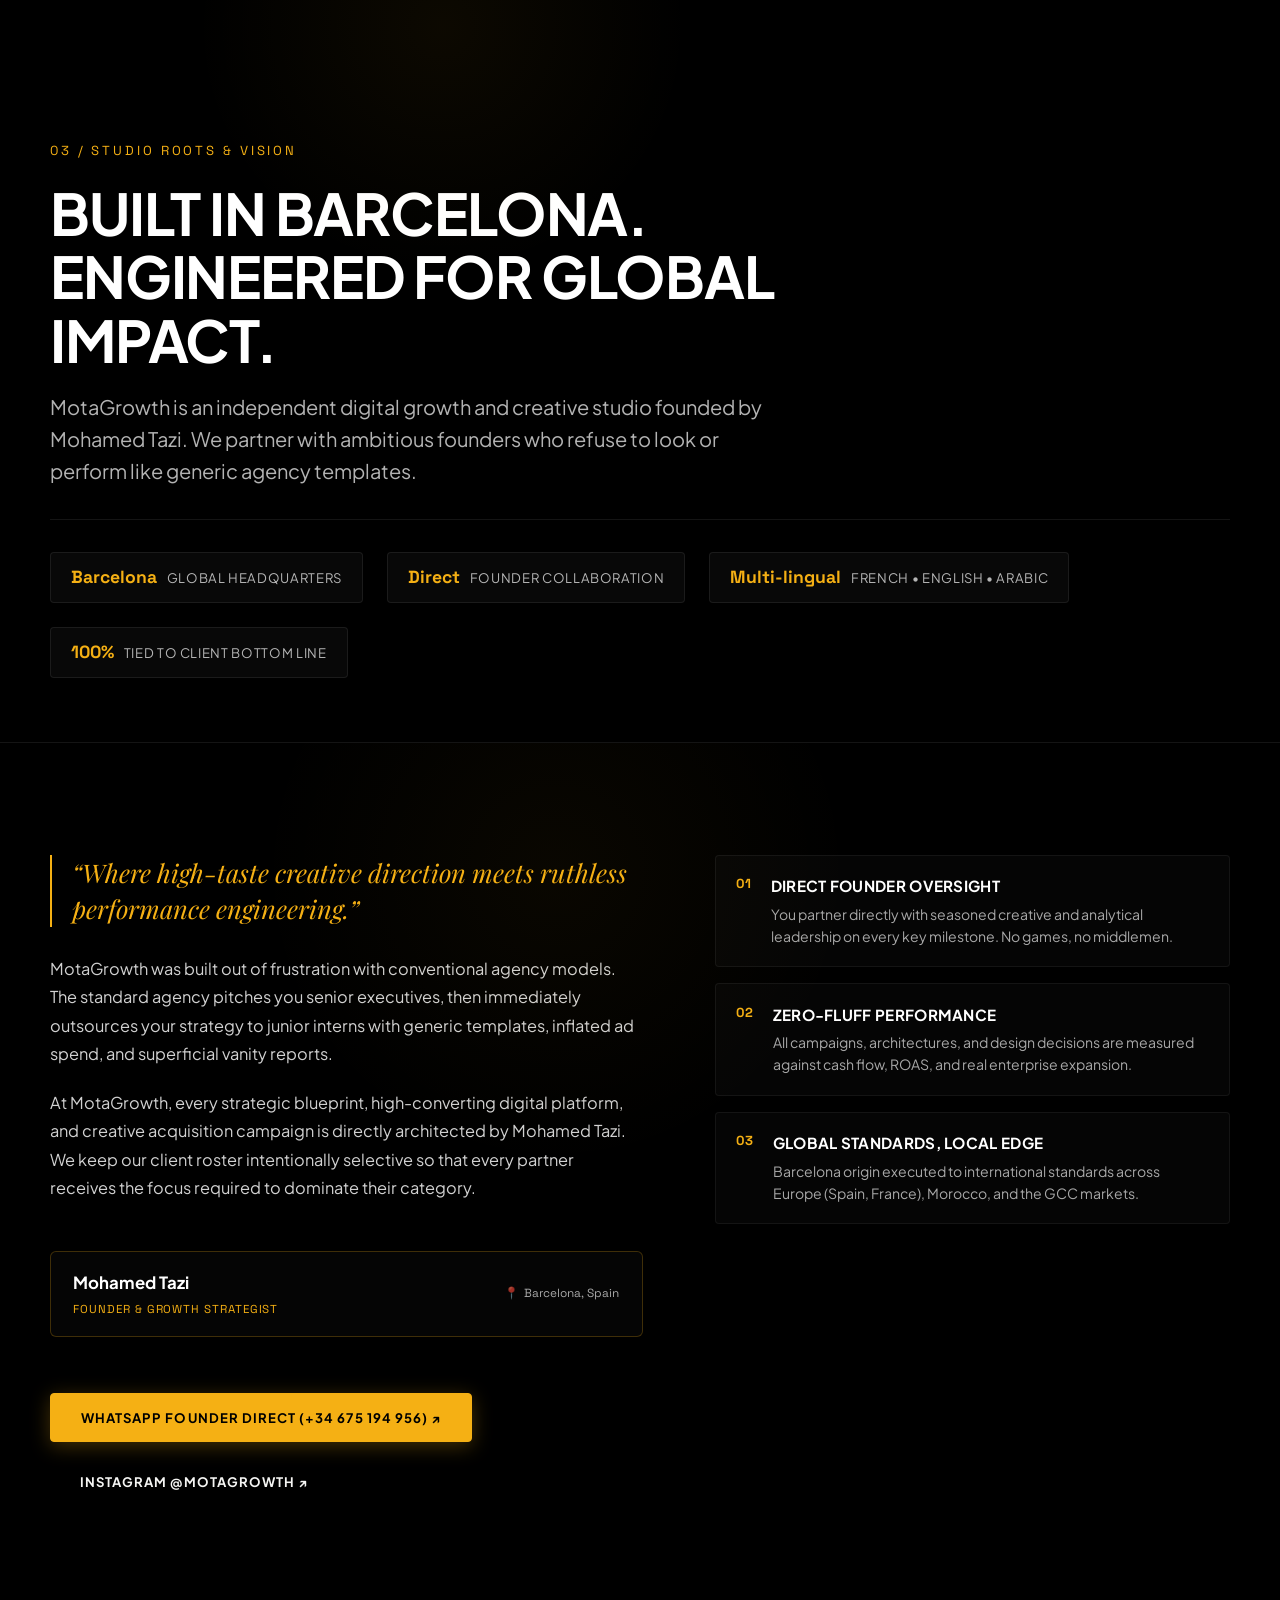
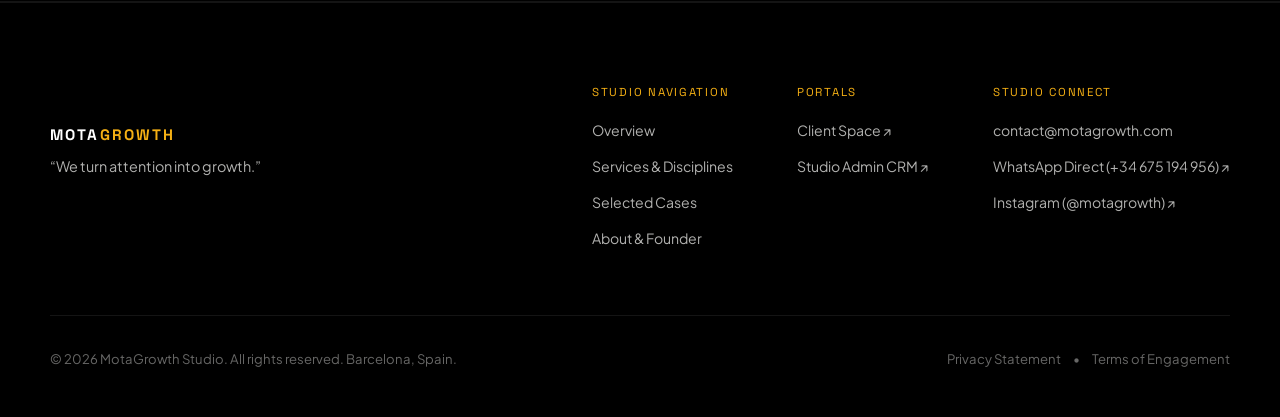
==== commit 414844bf: "feat: remove founder portrait photo and refine editorial leadership layout" ====
--- a/about.html
+++ b/about.html
@@ -101,32 +101,7 @@
         
         <div class="about-grid">
           
-          <!-- Left Column: Portrait Card -->
-          <div class="about-media-col">
-            <div class="about-portrait-card">
-              <div class="about-portrait-img-wrap">
-                <img 
-                  src="assets/founder-mohamed-tazi.jpg" 
-                  alt="Mohamed Tazi - Founder & Creative Director at MotaGrowth in Barcelona" 
-                  class="about-founder-img"
-                  loading="lazy"
-                />
-                <div class="portrait-ambient-glow" aria-hidden="true"></div>
-              </div>
-              <div class="about-portrait-caption">
-                <div class="caption-identity">
-                  <span class="caption-name">Mohamed Tazi</span>
-                  <span class="caption-role">Founder &amp; Growth Strategist</span>
-                </div>
-                <div class="caption-location">
-                  <span class="loc-pin">📍</span>
-                  <span>Barcelona, Spain</span>
-                </div>
-              </div>
-            </div>
-          </div>
-
-          <!-- Right Column: Editorial Narrative & Principles -->
+          <!-- Left Column: Editorial Narrative & Leadership -->
           <div class="about-content-col">
             <div class="about-lead-quote">
               “Where high-taste creative direction meets ruthless performance engineering.”
@@ -140,30 +115,14 @@
               At MotaGrowth, every strategic blueprint, high-converting digital platform, and creative acquisition campaign is directly architected by Mohamed Tazi. We keep our client roster intentionally selective so that every partner receives the focus required to dominate their category.
             </p>
 
-            <!-- 3 Core Studio Pillars -->
-            <div class="about-pillars-grid">
-              <div class="about-pillar-item">
-                <div class="pillar-num">01</div>
-                <div class="pillar-content">
-                  <h3 class="pillar-title">Direct Founder Oversight</h3>
-                  <p class="pillar-desc">You partner directly with seasoned creative and analytical leadership on every key milestone. No games, no middlemen.</p>
-                </div>
-              </div>
-
-              <div class="about-pillar-item">
-                <div class="pillar-num">02</div>
-                <div class="pillar-content">
-                  <h3 class="pillar-title">Zero-Fluff Performance</h3>
-                  <p class="pillar-desc">All campaigns, architectures, and design decisions are measured against cash flow, ROAS, and real enterprise expansion.</p>
-                </div>
-              </div>
-
-              <div class="about-pillar-item">
-                <div class="pillar-num">03</div>
-                <div class="pillar-content">
-                  <h3 class="pillar-title">Global Standards, Local Edge</h3>
-                  <p class="pillar-desc">Barcelona origin executed to international standards across Europe (Spain, France), Morocco, and the GCC markets.</p>
-                </div>
+            <div class="founder-identity-card">
+              <div class="caption-identity">
+                <span class="caption-name">Mohamed Tazi</span>
+                <span class="caption-role">Founder &amp; Growth Strategist</span>
+              </div>
+              <div class="caption-location">
+                <span class="loc-pin">📍</span>
+                <span>Barcelona, Spain</span>
               </div>
             </div>
 
@@ -176,7 +135,35 @@
                 <span class="btn-text">Instagram @motagrowth ↗</span>
               </a>
             </div>
-
+          </div>
+
+          <!-- Right Column: 3 Core Studio Pillars -->
+          <div class="about-pillars-col">
+            <div class="about-pillars-grid">
+              <div class="about-pillar-item">
+                <div class="pillar-num">01</div>
+                <div class="pillar-content">
+                  <h3 class="pillar-title">Direct Founder Oversight</h3>
+                  <p class="pillar-desc">You partner directly with seasoned creative and analytical leadership on every key milestone. No games, no middlemen.</p>
+                </div>
+              </div>
+
+              <div class="about-pillar-item">
+                <div class="pillar-num">02</div>
+                <div class="pillar-content">
+                  <h3 class="pillar-title">Zero-Fluff Performance</h3>
+                  <p class="pillar-desc">All campaigns, architectures, and design decisions are measured against cash flow, ROAS, and real enterprise expansion.</p>
+                </div>
+              </div>
+
+              <div class="about-pillar-item">
+                <div class="pillar-num">03</div>
+                <div class="pillar-content">
+                  <h3 class="pillar-title">Global Standards, Local Edge</h3>
+                  <p class="pillar-desc">Barcelona origin executed to international standards across Europe (Spain, France), Morocco, and the GCC markets.</p>
+                </div>
+              </div>
+            </div>
           </div>
 
         </div>
--- a/styles.css
+++ b/styles.css
@@ -1853,9 +1853,36 @@
 
 .about-grid {
   display: grid;
-  grid-template-columns: 440px 1fr;
+  grid-template-columns: 1.15fr 1fr;
   gap: 4.5rem;
   align-items: start;
+}
+
+.founder-identity-card {
+  margin: 1.75rem 0 2rem 0;
+  padding: 1.1rem 1.4rem;
+  background: rgba(255, 255, 255, 0.02);
+  border: 1px solid rgba(245, 176, 20, 0.24);
+  border-radius: 6px;
+  display: flex;
+  justify-content: space-between;
+  align-items: center;
+  box-shadow: 0 10px 30px rgba(0, 0, 0, 0.5);
+  transition: border-color 0.25s ease;
+}
+
+.founder-identity-card:hover {
+  border-color: rgba(245, 176, 20, 0.5);
+}
+
+.about-pillars-col {
+  display: flex;
+  flex-direction: column;
+}
+
+.about-pillars-col .about-pillars-grid {
+  margin-top: 0;
+  margin-bottom: 0;
 }
 
 .about-media-col {
@@ -2032,12 +2059,6 @@
   .about-grid {
     grid-template-columns: 1fr;
     gap: 3rem;
-  }
-  
-  .about-media-col {
-    max-width: 440px;
-    margin: 0 auto;
-    width: 100%;
   }
 }
 
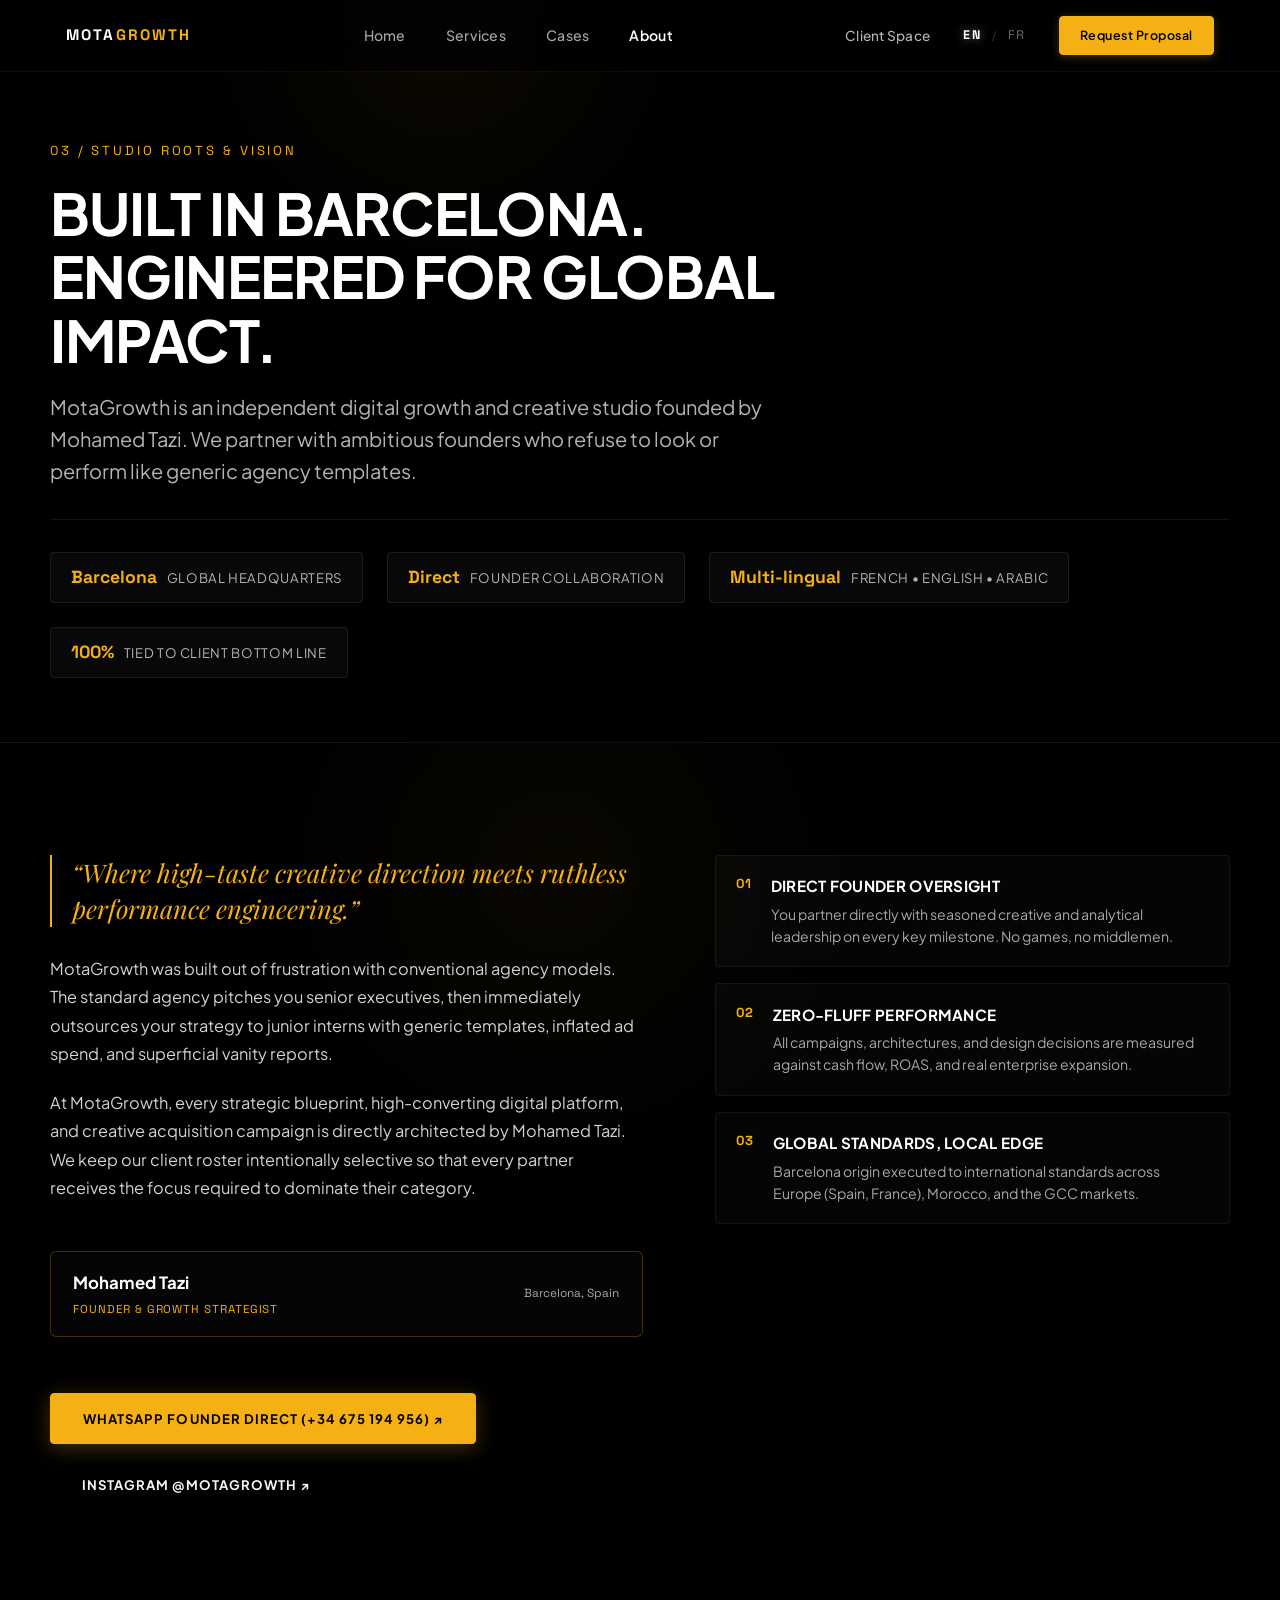
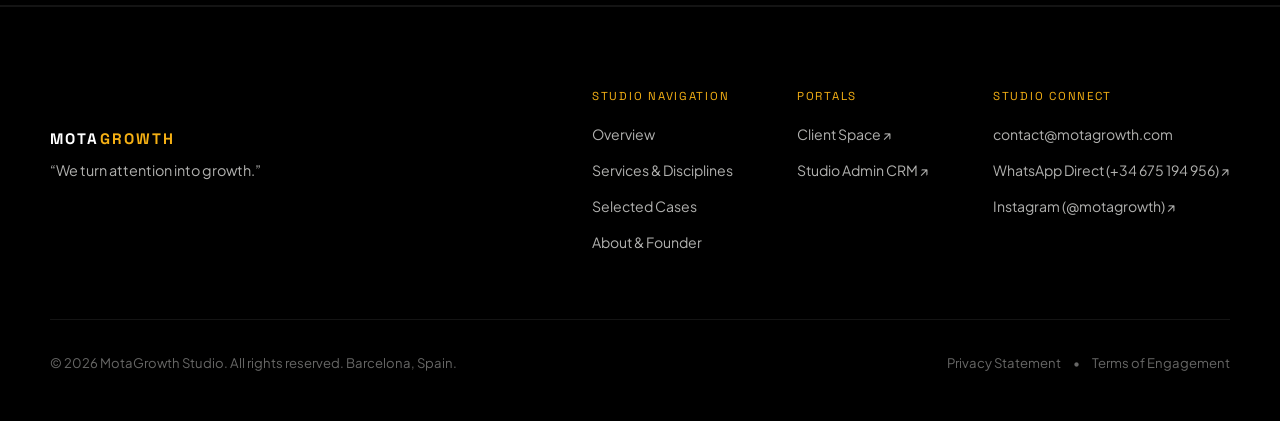
==== commit c72519f0: "fix: remove scroll indicator, fix cursor across subpages and client space, remove all emojis, and re" ====
--- a/about.html
+++ b/about.html
@@ -25,40 +25,30 @@
   <!-- Persistent Sticky Header -->
   <header class="site-header header-visible" id="site-header">
     <div class="header-inner">
-      <div class="header-left">
-        <a href="index.html" class="brand-link" aria-label="MotaGrowth Home">
-          <span class="brand-text"><span class="mota-word">Mota</span><span class="growth-word">Growth</span></span>
-        </a>
-
-        <div class="studio-status-pill" aria-label="Studio local time">
-          <span class="status-indicator" aria-hidden="true"></span>
-          <span class="status-text"><span id="studio-clock">--:--</span></span>
-        </div>
-      </div>
-
+      <!-- Left: Logo -->
+      <a href="index.html" class="brand-link" aria-label="MotaGrowth Home">
+        <span class="brand-text"><span class="mota-word">Mota</span><span class="growth-word">Growth</span></span>
+      </a>
+
+      <!-- Center: Navigation -->
       <nav class="nav-menu" aria-label="Primary Navigation">
         <a href="index.html" class="nav-link">Home</a>
         <a href="services.html" class="nav-link">Services</a>
         <a href="cases.html" class="nav-link">Cases</a>
-        <a href="about.html" class="nav-link active">About &amp; Founder</a>
-        <a href="index.html#client-space" class="nav-link">Client Space</a>
+        <a href="about.html" class="nav-link active">About</a>
       </nav>
 
+      <!-- Right: Client Space · EN / FR · Request Proposal -->
       <div class="header-actions">
+        <a href="client-space.html" class="nav-link nav-link-client">Client Space</a>
         <div class="lang-selector" role="group" aria-label="Language Selector">
           <button type="button" class="lang-btn active" data-lang="en" aria-pressed="true">EN</button>
           <span class="lang-sep" aria-hidden="true">/</span>
           <button type="button" class="lang-btn" data-lang="fr" aria-pressed="false">FR</button>
         </div>
-        <a href="#proposal" class="btn-contact-header">
-          <span>REQUEST A PROPOSAL</span>
+        <a href="index.html#proposal" class="btn-contact-header">
+          <span>Request Proposal</span>
         </a>
-        <button type="button" class="frame-menu-dots menu-chooser-trigger" aria-label="Open Studio Menu" title="Studio Menu" aria-haspopup="dialog" aria-expanded="false">
-          <span class="grid-dot"></span>
-          <span class="grid-dot"></span>
-          <span class="grid-dot"></span>
-          <span class="grid-dot"></span>
-        </button>
       </div>
     </div>
   </header>
@@ -121,7 +111,6 @@
                 <span class="caption-role">Founder &amp; Growth Strategist</span>
               </div>
               <div class="caption-location">
-                <span class="loc-pin">📍</span>
                 <span>Barcelona, Spain</span>
               </div>
             </div>
@@ -278,7 +267,9 @@
             <span class="menu-col-label">Workspaces</span>
             <div class="menu-workspaces-links">
               <a href="client-space.html" class="workspace-card-link">
-                <div class="ws-icon">🔒</div>
+                <div class="ws-icon">
+                  <svg width="18" height="18" viewBox="0 0 24 24" fill="none" stroke="currentColor" stroke-width="2" stroke-linecap="round" stroke-linejoin="round" aria-hidden="true"><rect width="18" height="11" x="3" y="11" rx="2" ry="2"/><path d="M7 11V7a5 5 0 0 1 10 0v4"/></svg>
+                </div>
                 <div class="ws-info">
                   <strong>Client Space</strong>
                   <span>Project roadmap, approvals &amp; deliverables</span>
@@ -286,7 +277,9 @@
                 <span class="ws-arrow">↗</span>
               </a>
               <a href="admin.html" class="workspace-card-link">
-                <div class="ws-icon">⚡</div>
+                <div class="ws-icon">
+                  <svg width="18" height="18" viewBox="0 0 24 24" fill="none" stroke="currentColor" stroke-width="2" stroke-linecap="round" stroke-linejoin="round" aria-hidden="true"><path d="M13 2 3 14h9l-1 8 10-12h-9l1-8z"/></svg>
+                </div>
                 <div class="ws-info">
                   <strong>Studio Admin CRM</strong>
                   <span>Leads pipeline, calendar &amp; client management</span>
@@ -308,9 +301,9 @@
     </div>
   </div>
 
-  <!-- Custom Cursor -->
-  <div class="custom-cursor cursor-dot" id="cursor-dot" aria-hidden="true"></div>
-  <div class="custom-cursor cursor-ring" id="cursor-ring" aria-hidden="true"></div>
+  <!-- Studio Precision Cursor -->
+  <div class="studio-cursor-dot" id="cursor-dot" aria-hidden="true"></div>
+  <div class="studio-cursor-ring" id="cursor-ring" aria-hidden="true"></div>
 
   <!-- Accessible Legal Modals -->
   <div class="legal-modal" id="privacyModal" role="dialog" aria-modal="true" aria-labelledby="privacyTitle" aria-hidden="true">
--- a/styles.css
+++ b/styles.css
@@ -168,12 +168,12 @@
   top: 0;
   left: 0;
   width: 100%;
-  height: var(--header-height);
+  height: 72px;
   z-index: 1000;
-  background: rgba(0, 0, 0, 0.75);
-  backdrop-filter: blur(16px);
-  -webkit-backdrop-filter: blur(16px);
-  border-bottom: none;
+  background: rgba(0, 0, 0, 0.65);
+  backdrop-filter: blur(20px);
+  -webkit-backdrop-filter: blur(20px);
+  border-bottom: 1px solid rgba(255, 255, 255, 0.05);
   transform: translateY(-100%);
   opacity: 0;
   pointer-events: none;
@@ -196,17 +196,10 @@
   max-width: var(--max-width);
   height: 100%;
   margin: 0 auto;
-  padding: 0 2.5rem;
+  padding: 0 3.5rem;
   display: flex;
   align-items: center;
   justify-content: space-between;
-}
-
-.header-left,
-.frame-bar-left {
-  display: inline-flex;
-  align-items: center;
-  gap: 1.25rem;
 }
 
 .brand-link {
@@ -214,6 +207,7 @@
   align-items: center;
   gap: 0.75rem;
   text-decoration: none;
+  flex-shrink: 0;
 }
 
 .brand-icon {
@@ -239,76 +233,67 @@
   color: var(--brand-gold);
 }
 
-/* Clock Display (Floating Clean Text, No Pill) */
-.studio-status-pill {
-  display: inline-flex;
-  align-items: center;
-  padding: 0;
-  background: transparent;
-  border: none;
-  border-radius: 0;
-  font-family: var(--font-mono);
+.nav-menu {
+  display: flex;
+  align-items: center;
+  gap: 2.5rem;
+}
+
+.nav-link {
+  font-family: var(--font-sans);
+  font-size: 0.88rem;
+  font-weight: 500;
+  color: rgba(255, 255, 255, 0.65);
+  text-decoration: none;
+  letter-spacing: 0.02em;
+  transition: color 0.2s ease;
+}
+
+.nav-link:hover {
+  color: #FFFFFF;
+}
+
+.nav-link.active {
+  color: #FFFFFF;
+  font-weight: 600;
+}
+
+.header-actions {
+  display: flex;
+  align-items: center;
+  gap: 1.75rem;
+  flex-shrink: 0;
+}
+
+.nav-link-client {
+  font-family: var(--font-sans);
+  font-size: 0.85rem;
+  font-weight: 500;
+  color: rgba(255, 255, 255, 0.7);
+  text-decoration: none;
+  letter-spacing: 0.02em;
+  transition: color 0.2s ease;
+  white-space: nowrap;
+}
+
+.nav-link-client:hover {
+  color: var(--brand-gold);
+}
+
+.btn-contact-header {
+  font-family: var(--font-sans);
   font-size: 0.78rem;
-  letter-spacing: 0.12em;
-  color: rgba(245, 245, 243, 0.75);
-  text-transform: uppercase;
-}
-
-.status-indicator {
-  display: none;
-}
-
-.nav-menu {
-  display: flex;
-  align-items: center;
-  gap: 2rem;
-}
-
-.nav-link {
-  font-size: 0.86rem;
-  font-weight: 500;
-  color: var(--text-secondary);
-  transition: color 0.2s ease;
-}
-
-.nav-link:hover {
-  color: var(--brand-gold);
-}
-
-.nav-cta-btn {
-  font-size: 0.8rem;
   font-weight: 600;
-  padding: 0.5rem 1.15rem;
-  border-radius: 9999px;
-  background: var(--brand-gold);
-  color: var(--bg-canvas);
-  box-shadow: 0 2px 10px var(--brand-gold-glow);
-  transition: background-color 0.2s ease, transform 0.2s ease;
-}
-
-.nav-cta-btn:hover {
-  background: var(--brand-gold-hover);
-}
-
-.header-actions {
-  display: flex;
-  align-items: center;
-  gap: 1.5rem;
-}
-
-.btn-contact-header {
-  font-family: var(--font-sans);
-  font-size: 0.76rem;
-  font-weight: 700;
-  letter-spacing: 0.08em;
-  padding: 8px 18px;
+  letter-spacing: 0.04em;
+  padding: 9px 20px;
   background: var(--brand-gold);
   color: #000000;
   border: 1px solid var(--brand-gold);
-  border-radius: 3px;
+  border-radius: 4px;
   text-decoration: none;
   box-shadow: 0 2px 10px var(--brand-gold-glow);
   transition: all 0.2s ease;
+  white-space: nowrap;
 }
 
 .btn-contact-header:hover {
@@ -316,6 +301,7 @@
   border-color: var(--brand-gold-hover);
   color: #000000;
   box-shadow: 0 4px 16px var(--brand-gold-glow);
+  transform: translateY(-1px);
 }
 
 /* ==========================================================================
@@ -339,11 +325,75 @@
   left: 0;
   width: 100%;
   height: 100%;
+  background-color: #000000;
   background-image: url('assets/hero-bg.jpg');
   background-size: cover;
   background-position: center;
   background-repeat: no-repeat;
   z-index: 1;
+}
+
+/* Cinematic Atmospheric Background Layer */
+.hero-cinematic-visuals {
+  position: absolute;
+  inset: 0;
+  overflow: hidden;
+  opacity: 0.18;
+  mix-blend-mode: luminosity;
+  pointer-events: none;
+}
+
+.cinematic-slide {
+  position: absolute;
+  inset: 0;
+  background-size: cover;
+  background-position: center;
+  opacity: 0;
+  will-change: opacity, transform;
+}
+
+@keyframes heroSlideSequence {
+  0% {
+    opacity: 0;
+    transform: scale(1.02);
+  }
+  5% {
+    opacity: 1;
+  }
+  29% {
+    opacity: 1;
+    transform: scale(1.06) translate3d(-0.6%, -0.4%, 0);
+  }
+  34% {
+    opacity: 0;
+    transform: scale(1.07);
+  }
+  100% {
+    opacity: 0;
+    transform: scale(1.02);
+  }
+}
+
+.slide-orsap {
+  background-image: url('assets/card1_clean_hd.jpg');
+  animation: heroSlideSequence 24s infinite ease-in-out -1s;
+}
+
+.slide-tg2d {
+  background-image: url('assets/card2_clean_hd.jpg');
+  animation: heroSlideSequence 24s infinite ease-in-out 7s;
+}
+
+.slide-creche {
+  background-image: url('assets/card3_clean_hd.jpg');
+  animation: heroSlideSequence 24s infinite ease-in-out 15s;
+}
+
+.hero-cinematic-overlay {
+  position: absolute;
+  inset: 0;
+  background: radial-gradient(circle at 50% 45%, rgba(0, 0, 0, 0.55) 0%, rgba(0, 0, 0, 0.88) 75%, #000000 100%);
+  pointer-events: none;
 }
 
 /* Seamless blend into the section below */
@@ -413,6 +463,8 @@
   align-items: center;
   justify-content: space-between;
   width: 100%;
+  height: 72px;
+  padding: 0 0.5rem;
 }
 
 .frame-brand {
@@ -559,6 +611,50 @@
 }
 
 /* Desktop Staggered Headline (Matching Reference Image) */
+/* Editorial Eyebrow & Signature Gold Datum */
+.hero-eyebrow-wrap {
+  display: flex;
+  flex-direction: column;
+  align-items: center;
+  gap: 0.65rem;
+  margin-bottom: 1.75rem;
+  animation: heroFadeUpLine 0.9s cubic-bezier(0.16, 1, 0.3, 1) 0.35s both;
+}
+
+.hero-eyebrow {
+  display: inline-flex;
+  align-items: center;
+  gap: 0.75rem;
+  font-family: var(--font-mono);
+  font-size: 0.74rem;
+  letter-spacing: 0.16em;
+  text-transform: uppercase;
+  color: rgba(255, 255, 255, 0.7);
+}
+
+.eyebrow-tag {
+  color: var(--brand-gold);
+  font-weight: 600;
+}
+
+.eyebrow-sep {
+  color: rgba(255, 255, 255, 0.3);
+  font-size: 0.65rem;
+}
+
+.eyebrow-loc {
+  color: rgba(255, 255, 255, 0.55);
+}
+
+.hero-gold-datum {
+  width: 54px;
+  height: 1px;
+  background: linear-gradient(90deg, transparent, var(--brand-gold), transparent);
+  box-shadow: 0 0 10px var(--brand-gold-glow);
+  transform-origin: center;
+  animation: heroDatumEntrance 0.8s cubic-bezier(0.16, 1, 0.3, 1) 0.45s both;
+}
+
 .hero-headline-desktop {
   display: flex;
   flex-direction: column;
@@ -566,12 +662,28 @@
   margin-bottom: 0;
 }
 
-/* Cinematic Staggered Entrance */
-@keyframes heroEntrance {
+/* Cinematic Entrance Sequence Keyframes */
+@keyframes heroDatumEntrance {
+  0% {
+    width: 0;
+    opacity: 0;
+    transform: scaleX(0);
+  }
+  50% {
+    opacity: 1;
+  }
+  100% {
+    width: 64px;
+    opacity: 1;
+    transform: scaleX(1);
+  }
+}
+
+@keyframes heroFadeUpLine {
   0% {
     opacity: 0;
-    transform: translateY(28px);
-    filter: blur(6px);
+    transform: translateY(22px);
+    filter: blur(4px);
   }
   100% {
     opacity: 1;
@@ -580,44 +692,117 @@
   }
 }
 
+@keyframes heroSlideMidLine {
+  0% {
+    opacity: 0;
+    transform: translate3d(24px, 12px, 0);
+    filter: blur(4px);
+  }
+  100% {
+    opacity: 1;
+    transform: translate3d(0, 0, 0);
+    filter: blur(0);
+  }
+}
+
+@keyframes heroGoldGlowPulse {
+  0% {
+    text-shadow: 0 0 0 rgba(245, 176, 20, 0);
+  }
+  50% {
+    text-shadow: 0 0 36px rgba(245, 176, 20, 0.75), 0 0 14px rgba(245, 176, 20, 0.45);
+  }
+  100% {
+    text-shadow: 0 4px 28px var(--brand-gold-glow);
+  }
+}
+
 .headline-block {
   font-family: var(--font-sans);
-  font-size: clamp(2.8rem, 5.2vw, 4.6rem);
+  font-size: clamp(2.6rem, 4.8vw, 4.3rem);
   font-weight: 700;
-  line-height: 1.06;
-  letter-spacing: 0.03em;
+  line-height: 1.08;
+  letter-spacing: 0.02em;
   color: #FFFFFF;
-  text-shadow: 0 4px 24px rgba(0, 0, 0, 0.4);
+  text-shadow: 0 4px 24px rgba(0, 0, 0, 0.5);
 }
 
 .block-top {
   align-self: flex-start;
-  margin-left: 3vw;
-  animation: heroEntrance 1.1s cubic-bezier(0.16, 1, 0.3, 1) 0.1s both;
-  will-change: transform;
+  margin-left: clamp(1rem, 3.8vw, 3.5rem);
+  margin-bottom: 0.35rem;
+  animation: heroFadeUpLine 0.95s cubic-bezier(0.16, 1, 0.3, 1) 0.7s both;
+  will-change: transform, opacity;
   transition: transform 0.2s cubic-bezier(0.16, 1, 0.3, 1);
 }
 
 .block-mid {
   align-self: center;
-  margin-left: 9vw;
-  animation: heroEntrance 1.1s cubic-bezier(0.16, 1, 0.3, 1) 0.22s both;
-  will-change: transform;
+  margin-left: clamp(2rem, 10.5vw, 8.2rem);
+  margin-bottom: 0.35rem;
+  animation: heroSlideMidLine 1.05s cubic-bezier(0.16, 1, 0.3, 1) 1.05s both;
+  will-change: transform, opacity;
   transition: transform 0.2s cubic-bezier(0.16, 1, 0.3, 1);
 }
 
 .block-bot {
   align-self: flex-end;
-  margin-right: 3vw;
-  animation: heroEntrance 1.1s cubic-bezier(0.16, 1, 0.3, 1) 0.34s both;
-  will-change: transform;
+  margin-right: clamp(1rem, 4.2vw, 3.6rem);
+  animation: heroFadeUpLine 0.95s cubic-bezier(0.16, 1, 0.3, 1) 1.4s both;
+  will-change: transform, opacity;
   transition: transform 0.2s cubic-bezier(0.16, 1, 0.3, 1);
 }
 
-.headline-block .growth-word,
-.hero-headline-mobile .growth-word {
+/* Signature GROWTH Word & Image Reveal Interaction */
+.growth-word {
+  position: relative;
+  display: inline-block;
+  vertical-align: baseline;
+  cursor: default;
+}
+
+.growth-text-base {
+  display: inline-block;
   color: var(--brand-gold);
   text-shadow: 0 4px 28px var(--brand-gold-glow);
+  animation: heroGoldGlowPulse 1.2s ease 1.75s both;
+  transition: filter 0.35s ease, opacity 0.35s ease;
+}
+
+.growth-reveal-layer {
+  position: absolute;
+  top: 0;
+  left: 0;
+  width: 100%;
+  height: 100%;
+  pointer-events: none;
+  user-select: none;
+  background-image: url('assets/card1_clean_hd.jpg');
+  background-size: 260% auto;
+  background-position: var(--growth-reveal-pos, center);
+  -webkit-background-clip: text;
+  background-clip: text;
+  -webkit-text-fill-color: transparent;
+  color: transparent;
+  opacity: 0;
+  filter: contrast(1.25) brightness(1.15) saturate(1.2);
+  transition: opacity 0.35s cubic-bezier(0.16, 1, 0.3, 1);
+  -webkit-mask-image: radial-gradient(circle 90px at var(--growth-reveal-x, 50%) var(--growth-reveal-y, 50%), #000 35%, transparent 100%);
+  mask-image: radial-gradient(circle 90px at var(--growth-reveal-x, 50%) var(--growth-reveal-y, 50%), #000 35%, transparent 100%);
+}
+
+.growth-word:hover .growth-reveal-layer {
+  opacity: 1;
+}
+
+.growth-word:hover .growth-text-base {
+  filter: brightness(0.85);
+}
+
+@media (hover: none), (prefers-reduced-motion: reduce) {
+  .growth-reveal-layer {
+    display: none !important;
+  }
 }
 
 /* Mobile Staggered Headline (Hidden on Desktop) */
@@ -625,47 +810,57 @@
   display: none;
 }
 
-/* Subtitle Row (Left and Right Split) */
+/* Subtitle Row (Visually Unified Supporting Proposition & Services) */
 .hero-sub-split {
   display: flex;
   justify-content: space-between;
-  align-items: flex-end;
+  align-items: center;
   width: 100%;
-  max-width: 760px;
-  margin: 3.2rem auto 2.25rem auto;
-  animation: heroEntrance 1.1s cubic-bezier(0.16, 1, 0.3, 1) 0.44s both;
-}
-
-.hero-action-buttons {
-  display: flex;
-  align-items: center;
-  justify-content: center;
-  gap: 1.25rem;
-  animation: heroEntrance 1.1s cubic-bezier(0.16, 1, 0.3, 1) 0.54s both;
+  max-width: 840px;
+  margin: 2.2rem auto 2rem auto;
+  padding: 0 0.5rem;
+  animation: heroFadeUpLine 0.9s cubic-bezier(0.16, 1, 0.3, 1) 2.0s both;
 }
 
 .sub-split-left {
-  font-family: var(--font-sans);
-  font-size: clamp(0.78rem, 0.95vw, 0.84rem);
+  max-width: 480px;
+}
+
+.hero-proposition-text {
+  font-family: var(--font-sans);
+  font-size: clamp(0.84rem, 1.0vw, 0.92rem);
   font-weight: 400;
-  color: rgba(245, 245, 243, 0.72);
-  line-height: 1.55;
+  color: rgba(245, 245, 243, 0.82);
+  line-height: 1.62;
   letter-spacing: 0.015em;
   text-align: left;
-  max-width: 440px;
   margin: 0;
+  border-left: 2px solid rgba(245, 176, 20, 0.45);
+  padding-left: 1.25rem;
 }
 
 .sub-split-right {
-  font-family: var(--font-sans);
-  font-size: clamp(0.78rem, 0.95vw, 0.84rem);
-  font-weight: 400;
-  color: rgba(245, 245, 243, 0.72);
-  line-height: 1.55;
-  letter-spacing: 0.015em;
+  display: flex;
+  justify-content: flex-end;
+}
+
+.hero-service-badge {
+  display: inline-flex;
+  align-items: center;
+  font-family: var(--font-mono);
+  font-size: 0.72rem;
+  letter-spacing: 0.14em;
+  text-transform: uppercase;
+  color: rgba(255, 255, 255, 0.7);
+  padding: 8px 16px;
+  background: rgba(255, 255, 255, 0.03);
+  border: 1px solid rgba(255, 255, 255, 0.08);
+  border-radius: 40px;
+  backdrop-filter: blur(8px);
+  -webkit-backdrop-filter: blur(8px);
   text-align: right;
-  max-width: 240px;
-  margin: 0;
+  max-width: 290px;
+  line-height: 1.45;
 }
 
 .highlight-gold,
@@ -681,13 +876,15 @@
   align-items: center;
   justify-content: center;
   gap: 1.25rem;
+  margin-bottom: 2rem;
+  animation: heroFadeUpLine 0.9s cubic-bezier(0.16, 1, 0.3, 1) 2.25s both;
 }
 
 .btn-ref {
   display: inline-flex;
   align-items: center;
   justify-content: center;
-  padding: 13px 30px;
+  padding: 14px 32px;
   border-radius: 4px;
   font-family: var(--font-sans);
   font-size: 0.82rem;
@@ -696,7 +893,12 @@
   text-transform: uppercase;
   text-decoration: none;
   cursor: pointer;
-  transition: all 0.2s ease;
+  transition: all 0.25s cubic-bezier(0.16, 1, 0.3, 1);
+}
+
+.btn-ref:focus-visible {
+  outline: 2px solid var(--brand-gold);
+  outline-offset: 3px;
 }
 
 .btn-ref-solid {
@@ -710,19 +912,21 @@
   background: var(--brand-gold-hover);
   border-color: var(--brand-gold-hover);
   color: #000000;
-  box-shadow: 0 6px 24px var(--brand-gold-glow);
+  box-shadow: 0 6px 26px var(--brand-gold-glow);
+  transform: translateY(-2px);
 }
 
 .btn-ref-outline {
   background: transparent;
   color: #FFFFFF;
-  border: 1px solid var(--brand-gold);
+  border: 1px solid rgba(245, 176, 20, 0.45);
 }
 
 .btn-ref-outline:hover {
   border-color: var(--brand-gold);
-  background: rgba(245, 176, 20, 0.12);
+  background: rgba(245, 176, 20, 0.1);
   color: #FFFFFF;
+  transform: translateY(-2px);
 }
 
 /* Button Inner Text & Arrow */
@@ -1175,251 +1379,304 @@
 }
 
 /* ==========================================================================
-   04 / CASES THAT TELL THE STORY (3D Cover Flow Showcase - Horizontal Scroll on Vertical Wheel)
+   04 / SELECTED WORK (Editorial Real-Project Showcase)
    ========================================================================== */
 
-.comma-cases-section {
+.studio-work-section {
   position: relative;
   background-color: #000000;
-  height: 240vh; /* Calibrated scroll distance to drive horizontal progression smoothly */
-  padding: 0;
+  padding: 8rem 0 7rem 0;
+  border-top: 1px solid rgba(255, 255, 255, 0.06);
+}
+
+.work-container {
+  max-width: var(--max-width);
+  margin: 0 auto;
+  padding: 0 3rem;
+}
+
+.work-header {
+  margin-bottom: 4rem;
+}
+
+.work-tag {
+  font-family: var(--font-mono);
+  font-size: 0.72rem;
+  letter-spacing: 0.16em;
+  color: var(--brand-gold);
+  text-transform: uppercase;
+  margin-bottom: 0.85rem;
+}
+
+.work-title {
+  font-family: var(--font-sans);
+  font-size: clamp(2rem, 3.6vw, 3.2rem);
+  font-weight: 700;
+  line-height: 1.08;
+  letter-spacing: -0.01em;
+  color: #FFFFFF;
+  text-transform: uppercase;
+  margin: 0 0 0.75rem 0;
+}
+
+.work-subtitle {
+  font-family: var(--font-mono);
+  font-size: clamp(0.72rem, 0.9vw, 0.82rem);
+  font-weight: 500;
+  letter-spacing: 0.12em;
+  color: rgba(255, 255, 255, 0.5);
+  text-transform: uppercase;
   margin: 0;
 }
 
-.cases-sticky-wrapper {
-  position: sticky;
-  top: 0;
-  height: 100vh;
-  height: 100dvh;
-  width: 100%;
-  display: flex;
-  align-items: center;
-  justify-content: center;
-  overflow: hidden;
-  padding: 2rem 2rem;
-  box-sizing: border-box;
-  background: radial-gradient(circle at center 45%, rgba(18, 25, 45, 0.45) 0%, rgba(0, 0, 0, 1) 75%);
-}
-
-.cases-container {
-  width: 100%;
-  max-width: 1320px;
-  margin: 0 auto;
+.work-showcase-grid {
   display: flex;
   flex-direction: column;
-  align-items: center;
-  justify-content: center;
-}
-
-.cases-header {
-  text-align: center;
-  margin-bottom: 2.25rem;
-}
-
-.cases-title {
-  font-family: var(--font-sans);
-  font-size: clamp(2rem, 3.8vw, 3.4rem);
-  font-weight: 700;
-  line-height: 1.05;
-  letter-spacing: 0.02em;
-  color: #FFFFFF;
-  text-transform: uppercase;
-  margin-bottom: 0.65rem;
-}
-
-.cases-subtitle {
-  font-family: var(--font-sans);
-  font-size: clamp(0.7rem, 0.95vw, 0.82rem);
-  font-weight: 500;
-  letter-spacing: 0.14em;
-  color: rgba(255, 255, 255, 0.5);
-  text-transform: uppercase;
-  margin: 0;
-}
-
-/* 3D Cover Flow Stage */
-.cases-flow-stage {
+  gap: 3.5rem;
+}
+
+/* Dominant Flagship Card */
+.work-flagship-card {
+  display: grid;
+  grid-template-columns: 1.45fr 1fr;
+  gap: 3.5rem;
+  align-items: center;
+  background: rgba(255, 255, 255, 0.015);
+  border: 1px solid rgba(255, 255, 255, 0.08);
+  border-radius: 6px;
+  padding: 2.5rem;
+  box-shadow: 0 20px 50px rgba(0, 0, 0, 0.8);
+  transition: border-color 0.35s ease, transform 0.35s cubic-bezier(0.16, 1, 0.3, 1), box-shadow 0.35s ease;
+}
+
+.work-flagship-card:hover {
+  border-color: rgba(245, 176, 20, 0.4);
+  transform: translateY(-4px);
+  box-shadow: 0 30px 70px rgba(0, 0, 0, 0.9), 0 0 40px rgba(245, 176, 20, 0.1);
+}
+
+.flagship-media-wrap {
   position: relative;
   width: 100%;
-  max-width: 1260px;
-  perspective: 1300px;
-  perspective-origin: center 42%;
-  padding: 0.5rem 0;
-  user-select: none;
-}
-
-.cases-track {
-  position: relative;
-  width: 100%;
-  min-height: 420px;
-  display: flex;
-  align-items: center;
-  justify-content: center;
-  transform-style: preserve-3d;
-}
-
-.case-flow-card {
-  position: absolute;
-  width: clamp(260px, 30vw, 360px);
-  display: flex;
-  flex-direction: column;
-  align-items: center;
-  transform-style: preserve-3d;
-  cursor: pointer;
-  will-change: transform, opacity, filter;
-}
-
-.case-media-box {
-  width: 100%;
-  aspect-ratio: 1 / 0.82;
+  aspect-ratio: 16 / 10;
   border-radius: 4px;
   overflow: hidden;
-  position: relative;
-  background: #0A0E18;
-  border: 1px solid rgba(255, 255, 255, 0.12);
-  box-shadow: 0 16px 45px rgba(0, 0, 0, 0.8);
-  transition: border-color 0.3s ease, box-shadow 0.3s ease;
-}
-
-.case-flow-card.active .case-media-box {
-  border-color: rgba(245, 176, 20, 0.45);
-  box-shadow: 0 25px 60px rgba(0, 0, 0, 0.95), 0 0 35px rgba(245, 176, 20, 0.18);
-}
-
-.case-image {
+  background: #080C16;
+}
+
+.flagship-img {
   width: 100%;
   height: 100%;
   object-fit: cover;
   display: block;
-}
-
-/* Blank Studio Placeholder (when no image uploaded yet) */
-.case-blank-inner {
+  transition: transform 0.8s cubic-bezier(0.16, 1, 0.3, 1);
+}
+
+.work-flagship-card:hover .flagship-img {
+  transform: scale(1.035);
+}
+
+.flagship-media-overlay {
   position: absolute;
   inset: 0;
+  background: linear-gradient(180deg, transparent 65%, rgba(0, 0, 0, 0.75) 100%);
+  pointer-events: none;
+}
+
+.flagship-featured-badge {
+  position: absolute;
+  top: 1rem;
+  left: 1rem;
+  font-family: var(--font-mono);
+  font-size: 0.68rem;
+  font-weight: 700;
+  letter-spacing: 0.12em;
+  color: var(--brand-gold);
+  background: rgba(0, 0, 0, 0.8);
+  border: 1px solid rgba(245, 176, 20, 0.4);
+  padding: 4px 10px;
+  border-radius: 3px;
+  backdrop-filter: blur(8px);
+}
+
+.flagship-content {
   display: flex;
   flex-direction: column;
-  align-items: center;
-  justify-content: center;
-  padding: 2rem 1.5rem;
-  background: radial-gradient(circle at center, rgba(14, 22, 42, 0.85) 0%, rgba(6, 10, 20, 0.98) 100%);
-  border: 1px dashed rgba(245, 176, 20, 0.28);
-  border-radius: 3px;
-  margin: 8px;
-  gap: 0.85rem;
-}
-
-.case-badge-pill {
+}
+
+.work-meta-top {
+  display: flex;
+  flex-direction: column;
+  gap: 0.25rem;
+  margin-bottom: 0.85rem;
+}
+
+.work-industry {
   font-family: var(--font-mono);
   font-size: 0.72rem;
   font-weight: 600;
   letter-spacing: 0.12em;
   color: var(--brand-gold);
-  padding: 4px 12px;
-  border: 1px solid rgba(245, 176, 20, 0.38);
-  border-radius: 9999px;
-  background: rgba(245, 176, 20, 0.06);
-  text-transform: uppercase;
-}
-
-.case-placeholder-notice {
-  font-family: var(--font-sans);
-  font-size: 0.74rem;
-  font-weight: 500;
+  text-transform: uppercase;
+}
+
+.work-discipline {
+  font-family: var(--font-mono);
+  font-size: 0.7rem;
+  color: rgba(255, 255, 255, 0.45);
   letter-spacing: 0.08em;
-  color: rgba(255, 255, 255, 0.45);
-  text-transform: uppercase;
-  text-align: center;
-}
-
-.case-info-block {
-  margin-top: 1.1rem;
-  text-align: center;
-  transition: opacity 0.3s ease, transform 0.3s ease;
-  opacity: 0.45;
-}
-
-.case-flow-card.active .case-info-block {
-  opacity: 1;
-  transform: translateY(0);
-}
-
-.case-title-text {
-  font-family: var(--font-sans);
-  font-size: clamp(0.92rem, 1.15vw, 1.1rem);
+}
+
+.flagship-title {
+  font-family: var(--font-sans);
+  font-size: clamp(1.8rem, 2.5vw, 2.5rem);
   font-weight: 700;
   color: #FFFFFF;
-  letter-spacing: 0.04em;
-  margin-bottom: 0.25rem;
-}
-
-.case-sub-text {
+  letter-spacing: -0.01em;
+  margin: 0 0 1rem 0;
+}
+
+.flagship-desc {
+  font-family: var(--font-sans);
+  font-size: 0.95rem;
+  line-height: 1.65;
+  color: rgba(255, 255, 255, 0.75);
+  margin-bottom: 1.5rem;
+}
+
+.work-deliverables {
+  display: flex;
+  flex-wrap: wrap;
+  gap: 0.5rem;
+  margin-bottom: 2rem;
+}
+
+.deliverable-tag {
+  font-family: var(--font-mono);
+  font-size: 0.7rem;
+  color: rgba(255, 255, 255, 0.8);
+  background: rgba(255, 255, 255, 0.04);
+  border: 1px solid rgba(255, 255, 255, 0.1);
+  padding: 4px 10px;
+  border-radius: 3px;
+  letter-spacing: 0.03em;
+}
+
+.btn-work-explore {
+  display: inline-flex;
+  align-items: center;
+  gap: 0.5rem;
   font-family: var(--font-sans);
   font-size: 0.78rem;
-  font-weight: 400;
-  color: rgba(255, 255, 255, 0.55);
-  letter-spacing: 0.02em;
-}
-
-/* Controls */
-.cases-nav-controls {
-  display: flex;
-  align-items: center;
+  font-weight: 700;
+  letter-spacing: 0.08em;
+  text-transform: uppercase;
+  color: var(--brand-gold);
+  text-decoration: none;
+  padding: 8px 0;
+  border-bottom: 1px solid rgba(245, 176, 20, 0.4);
+  transition: all 0.2s ease;
+}
+
+.btn-work-explore:hover {
+  color: #FFFFFF;
+  border-bottom-color: #FFFFFF;
+  transform: translateX(4px);
+}
+
+/* Secondary Curated Pair Grid */
+.work-secondary-grid {
+  display: grid;
+  grid-template-columns: 1fr 1fr;
+  gap: 2.5rem;
+}
+
+.work-secondary-card {
+  display: flex;
+  flex-direction: column;
+  background: rgba(255, 255, 255, 0.015);
+  border: 1px solid rgba(255, 255, 255, 0.08);
+  border-radius: 6px;
+  overflow: hidden;
+  box-shadow: 0 15px 40px rgba(0, 0, 0, 0.7);
+  transition: border-color 0.35s ease, transform 0.35s cubic-bezier(0.16, 1, 0.3, 1), box-shadow 0.35s ease;
+}
+
+.work-secondary-card:hover {
+  border-color: rgba(245, 176, 20, 0.35);
+  transform: translateY(-4px);
+  box-shadow: 0 25px 55px rgba(0, 0, 0, 0.85), 0 0 30px rgba(245, 176, 20, 0.08);
+}
+
+.secondary-media-wrap {
+  position: relative;
+  width: 100%;
+  aspect-ratio: 16 / 10;
+  overflow: hidden;
+  background: #080C16;
+}
+
+.secondary-img {
+  width: 100%;
+  height: 100%;
+  object-fit: cover;
+  display: block;
+  transition: transform 0.8s cubic-bezier(0.16, 1, 0.3, 1);
+}
+
+.work-secondary-card:hover .secondary-img {
+  transform: scale(1.035);
+}
+
+.secondary-media-overlay {
+  position: absolute;
+  inset: 0;
+  background: linear-gradient(180deg, transparent 65%, rgba(0, 0, 0, 0.75) 100%);
+  pointer-events: none;
+}
+
+.secondary-content {
+  padding: 2rem;
+  display: flex;
+  flex-direction: column;
+  flex: 1;
+}
+
+.secondary-title {
+  font-family: var(--font-sans);
+  font-size: clamp(1.4rem, 1.8vw, 1.75rem);
+  font-weight: 700;
+  color: #FFFFFF;
+  letter-spacing: -0.01em;
+  margin: 0 0 0.85rem 0;
+}
+
+.secondary-desc {
+  font-family: var(--font-sans);
+  font-size: 0.9rem;
+  line-height: 1.6;
+  color: rgba(255, 255, 255, 0.7);
+  margin-bottom: 1.5rem;
+  flex: 1;
+}
+
+.work-section-footer {
+  margin-top: 4rem;
+  display: flex;
   justify-content: center;
-  gap: 1.5rem;
-  margin-top: 1.8rem;
-  position: relative;
-  z-index: 12;
-}
-
-.cases-nav-btn {
-  width: 42px;
-  height: 42px;
-  border-radius: 50%;
-  border: 1px solid rgba(255, 255, 255, 0.15);
-  background: rgba(255, 255, 255, 0.04);
-  color: #FFFFFF;
-  display: flex;
-  align-items: center;
-  justify-content: center;
-  cursor: pointer;
-  transition: all 0.2s ease;
-}
-
-.cases-nav-btn:hover {
-  border-color: var(--brand-gold);
-  background: rgba(245, 176, 20, 0.15);
-  color: var(--brand-gold);
-  transform: scale(1.08);
-}
-
-.cases-pagination-dots {
-  display: flex;
-  align-items: center;
-  gap: 0.5rem;
-}
-
-.cases-dot {
-  width: 8px;
-  height: 8px;
-  border-radius: 50%;
-  background: rgba(255, 255, 255, 0.25);
-  cursor: pointer;
-  transition: all 0.25s ease;
-}
-
-.cases-dot.active {
-  width: 24px;
-  border-radius: 4px;
-  background: var(--brand-gold);
-}
-
-.cases-cta-wrap {
-  margin-top: 2rem;
-  display: flex;
-  justify-content: center;
-  position: relative;
-  z-index: 12;
+  align-items: center;
+}
+
+@media (max-width: 991px) {
+  .work-flagship-card {
+    grid-template-columns: 1fr;
+    gap: 2rem;
+    padding: 1.75rem;
+  }
+  .work-secondary-grid {
+    grid-template-columns: 1fr;
+    gap: 2rem;
+  }
 }
 
 /* ==========================================================================
@@ -2504,19 +2761,35 @@
   }
 }
 
-@media (max-width: 768px) {
+@media (max-width: 991px) {
+  .header-inner {
+    padding: 0 1.75rem;
+  }
+  .nav-menu {
+    gap: 1.5rem;
+  }
+}
+
+@media (max-width: 820px) {
   .site-header {
     height: 64px;
   }
 
   .header-inner {
-    padding: 0 1.5rem;
-  }
-
-  .studio-status-pill,
-  .nav-menu .nav-link {
+    padding: 0 1.25rem;
+  }
+
+  .nav-menu,
+  .nav-link-client {
     display: none;
   }
+
+  .header-actions {
+    gap: 1rem;
+  }
+}
+
+@media (max-width: 768px) {
 
   /* Mobile Hero Layout (Unblocked, Pure Background) */
   .hero-section {
@@ -2584,19 +2857,40 @@
     margin-top: 1.75rem;
   }
 
+  .hero-eyebrow {
+    flex-wrap: wrap;
+    justify-content: center;
+    text-align: center;
+    font-size: 0.68rem;
+    gap: 0.35rem;
+  }
+
   .hero-sub-split {
     flex-direction: column;
-    gap: 0.6rem;
-    margin: 1.25rem 0 2rem 0;
+    align-items: flex-start;
+    gap: 1.25rem;
+    margin: 1.5rem 0 2rem 0;
     text-align: left;
-  }
-
-  .sub-split-left,
+    padding: 0;
+  }
+
+  .hero-proposition-text {
+    font-size: 0.86rem;
+    line-height: 1.55;
+    padding-left: 0.85rem;
+    max-width: 100%;
+  }
+
   .sub-split-right {
+    justify-content: flex-start;
+    width: 100%;
+  }
+
+  .hero-service-badge {
     text-align: left;
     max-width: 100%;
-    font-size: 0.82rem;
-    line-height: 1.5;
+    font-size: 0.68rem;
+    padding: 6px 12px;
   }
 
   .hero-action-buttons {
@@ -2604,6 +2898,7 @@
     grid-template-columns: 1fr 1fr;
     gap: 0.75rem;
     width: 100%;
+    margin-bottom: 1.5rem;
   }
 
   .btn-ref {
@@ -2613,6 +2908,7 @@
     letter-spacing: 0.04em;
     text-align: center;
     justify-content: center;
+    min-height: 46px;
   }
 
   .content-container {
@@ -2705,45 +3001,49 @@
     text-align: left;
   }
 
-  /* 04 / Cases Mobile */
-  .comma-cases-section {
-    height: 220vh;
+  /* 04 / Selected Work Mobile */
+  .studio-work-section {
+    padding: 4.5rem 1.25rem 5rem 1.25rem;
+  }
+
+  .work-container {
     padding: 0;
   }
 
-  .cases-sticky-wrapper {
-    position: sticky;
-    top: 0;
-    height: 100vh;
-    height: 100dvh;
-    padding: 1.5rem 1rem;
-    display: flex;
-    align-items: center;
-    justify-content: center;
-  }
-
-  .cases-header {
-    margin-bottom: 1.5rem;
-  }
-
-  .cases-title {
-    font-size: 1.85rem;
-  }
-
-  .cases-track {
-    min-height: 340px;
-  }
-
-  .case-flow-card {
-    width: clamp(230px, 72vw, 290px);
-  }
-
-  .cases-nav-controls {
-    margin-top: 1.25rem;
-  }
-
-  .cases-cta-wrap {
-    margin-top: 1.5rem;
+  .work-header {
+    margin-bottom: 2.5rem;
+  }
+
+  .work-title {
+    font-size: 2.1rem;
+  }
+
+  .work-flagship-card {
+    padding: 1.25rem;
+    gap: 1.5rem;
+  }
+
+  .flagship-title {
+    font-size: 1.6rem;
+  }
+
+  .work-secondary-grid {
+    grid-template-columns: 1fr;
+    gap: 1.75rem;
+  }
+
+  .secondary-content {
+    padding: 1.4rem;
+  }
+
+  .work-section-footer {
+    flex-direction: column;
+    gap: 1rem;
+  }
+
+  .work-section-footer .btn-ref {
+    width: 100%;
+    margin-right: 0 !important;
   }
 
   .discipline-row {
@@ -2771,18 +3071,107 @@
   }
 }
 
-
+@media (max-width: 480px) {
+  .hero-action-buttons {
+    display: flex;
+    flex-direction: column;
+    gap: 0.75rem;
+    width: 100%;
+  }
+
+  .btn-ref {
+    width: 100%;
+    padding: 14px 20px;
+    font-size: 0.78rem;
+    min-height: 48px;
+  }
+}
+
+@media (prefers-reduced-motion: reduce) {
+  .hero-eyebrow-wrap,
+  .hero-gold-datum,
+  .block-top,
+  .block-mid,
+  .block-bot,
+  .growth-text-base,
+  .hero-sub-split,
+  .hero-action-buttons,
+  .cinematic-slide {
+    animation: none !important;
+    opacity: 1 !important;
+    transform: none !important;
+    filter: none !important;
+  }
+
+  .hero-gold-datum {
+    width: 64px !important;
+  }
+
+  .cinematic-slide {
+    opacity: 0.18 !important;
+  }
+
+  .slide-tg2d,
+  .slide-creche {
+    display: none !important;
+  }
+
+  .hero-cursor-ambient {
+    display: none !important;
+  }
+}
 
 /* ==========================================================================
    STUDIO PRECISION CURSOR & MICRO-INTERACTIONS
    ========================================================================== */
 
-/* Hide default OS cursor across all elements on desktop */
+/* Hide default OS cursor ONLY when custom cursor has initialized on marketing pages */
 @media (hover: hover) and (pointer: fine) {
-  *, *::before, *::after,
-  html, body, a, button, input, textarea, select, [role="button"] {
+  html.has-custom-cursor:not(.is-client-route) body:not(.is-client-route):not(.portal-body),
+  html.has-custom-cursor:not(.is-client-route) body:not(.is-client-route):not(.portal-body) a,
+  html.has-custom-cursor:not(.is-client-route) body:not(.is-client-route):not(.portal-body) button,
+  html.has-custom-cursor:not(.is-client-route) body:not(.is-client-route):not(.portal-body) [role="button"],
+  html.has-custom-cursor:not(.is-client-route) body:not(.is-client-route):not(.portal-body) .comma-card,
+  html.has-custom-cursor:not(.is-client-route) body:not(.is-client-route):not(.portal-body) .work-flagship-card,
+  html.has-custom-cursor:not(.is-client-route) body:not(.is-client-route):not(.portal-body) .work-secondary-card {
     cursor: none !important;
   }
+
+  /* Form inputs & interactive controls always preserve standard text/pointer cursor */
+  input, textarea {
+    cursor: text !important;
+  }
+  select {
+    cursor: pointer !important;
+  }
+}
+
+/* Explicitly guarantee native, responsive cursor for Client Space & Portal Views */
+body.is-client-route,
+body.is-client-route *,
+body.is-client-route *::before,
+body.is-client-route *::after,
+body.portal-body,
+body.portal-body * {
+  cursor: auto !important;
+}
+
+body.is-client-route a,
+body.is-client-route button,
+body.is-client-route select,
+body.is-client-route [role="button"],
+body.portal-body a,
+body.portal-body button,
+body.portal-body select,
+body.portal-body [role="button"] {
+  cursor: pointer !important;
+}
+
+body.is-client-route input,
+body.is-client-route textarea,
+body.portal-body input,
+body.portal-body textarea {
+  cursor: text !important;
 }
 
 .studio-cursor-dot {
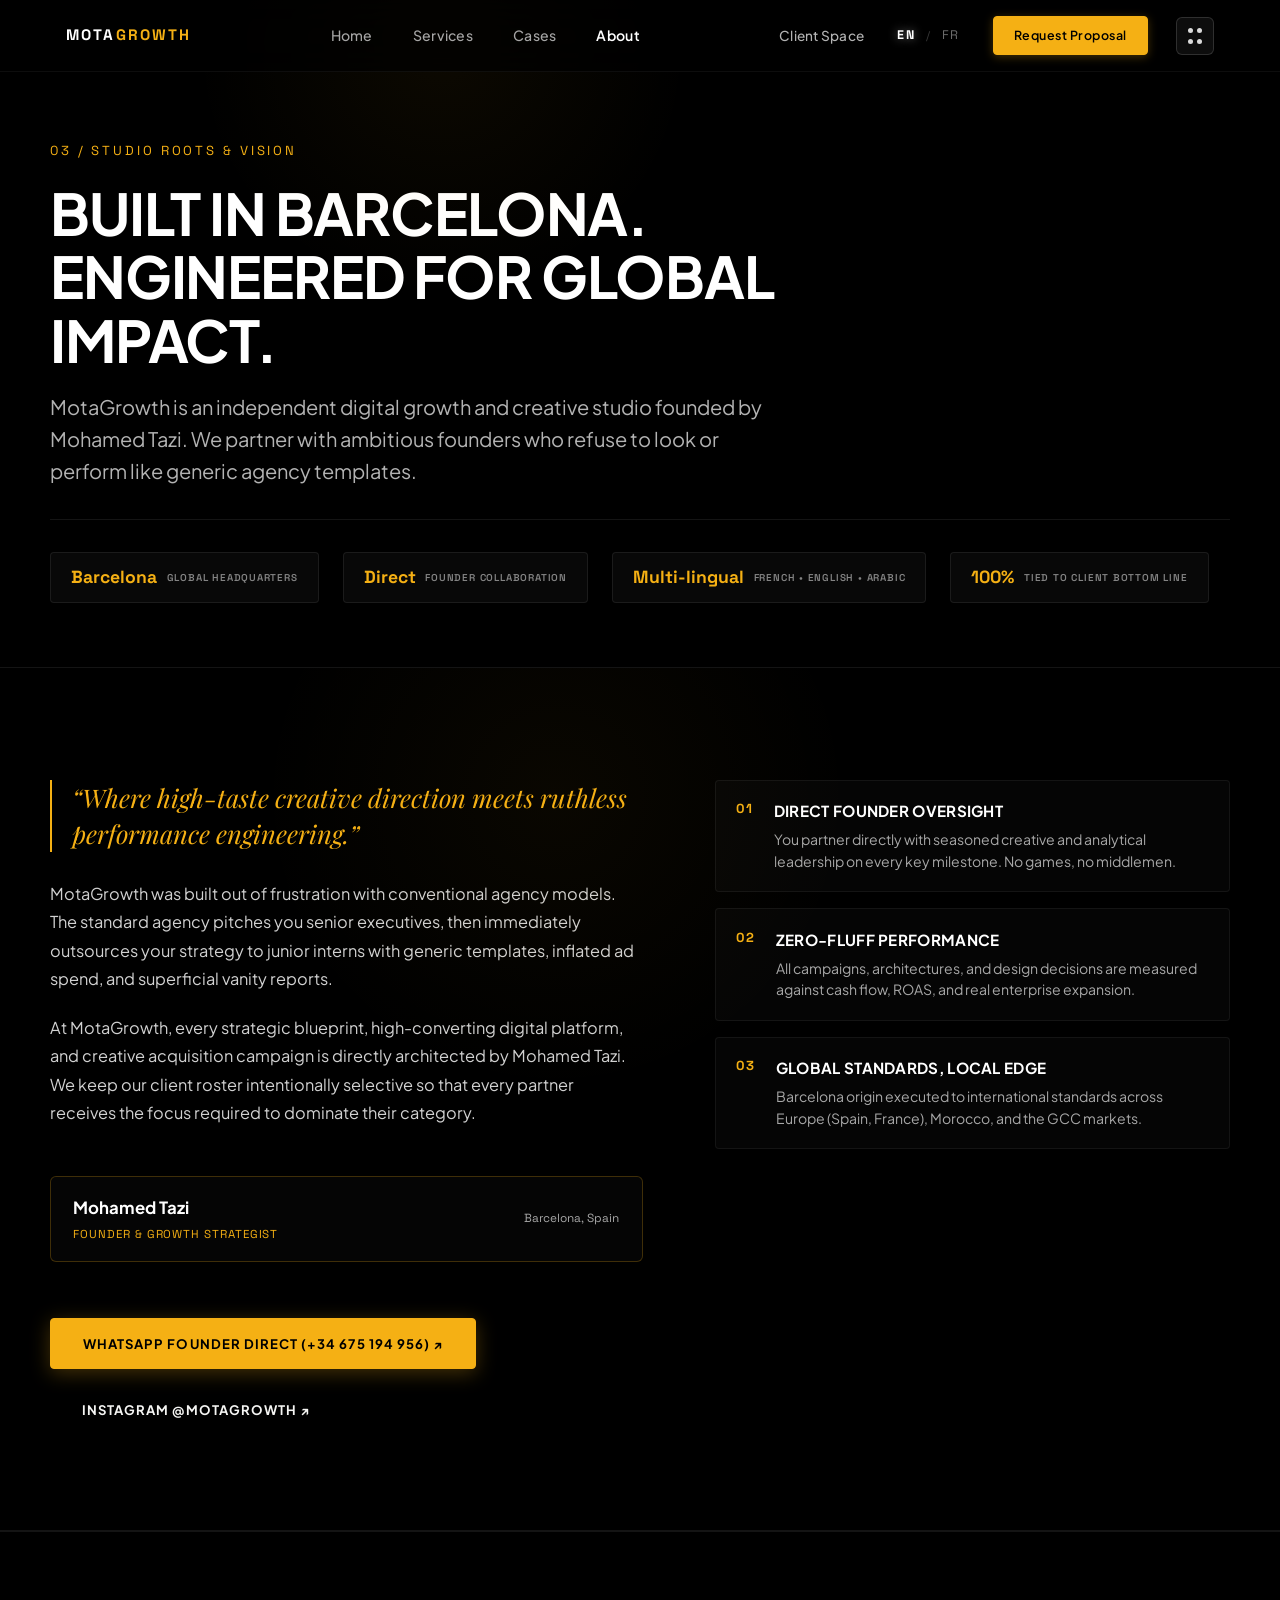
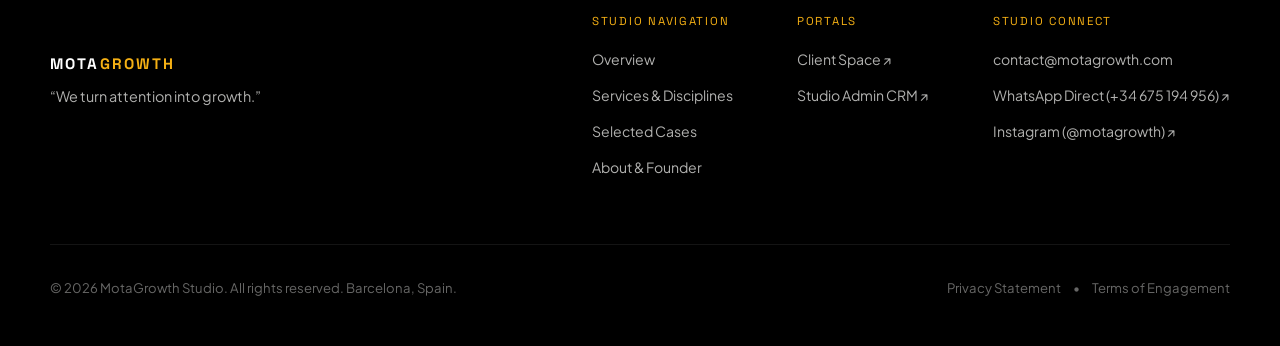
==== commit 2e39f4b9: "Redesign ORSAP showcase, add full case study with sanitized evidence, and fix modal cursor" ====
--- a/about.html
+++ b/about.html
@@ -15,7 +15,7 @@
   <link href="https://fonts.googleapis.com/css2?family=Playfair+Display:ital,wght@0,600;0,700;1,400&family=Plus+Jakarta+Sans:wght@300;400;500;600;700&family=Space+Grotesk:wght@400;500;600;700&display=swap" rel="stylesheet">
 
   <!-- Global Design System -->
-  <link rel="stylesheet" href="styles.css">
+  <link rel="stylesheet" href="styles.css?v=4.4">
 </head>
 <body class="is-subpage">
 
@@ -38,7 +38,7 @@
         <a href="about.html" class="nav-link active">About</a>
       </nav>
 
-      <!-- Right: Client Space · EN / FR · Request Proposal -->
+      <!-- Right: Client Space · EN / FR · Request Proposal · Menu Trigger -->
       <div class="header-actions">
         <a href="client-space.html" class="nav-link nav-link-client">Client Space</a>
         <div class="lang-selector" role="group" aria-label="Language Selector">
@@ -49,6 +49,12 @@
         <a href="index.html#proposal" class="btn-contact-header">
           <span>Request Proposal</span>
         </a>
+        <button type="button" class="frame-menu-dots menu-chooser-trigger" aria-label="Open Studio Menu" title="Studio Menu" aria-haspopup="dialog" aria-expanded="false">
+          <span class="grid-dot"></span>
+          <span class="grid-dot"></span>
+          <span class="grid-dot"></span>
+          <span class="grid-dot"></span>
+        </button>
       </div>
     </div>
   </header>
@@ -230,34 +236,29 @@
         <div class="menu-nav-col">
           <span class="menu-col-label">Navigation</span>
           <nav class="menu-links-list">
-            <a href="index.html#hero" class="menu-link-item" data-menu-close>
+            <a href="index.html" class="menu-link-item" data-menu-close>
               <span class="menu-item-num">01</span>
-              <span class="menu-item-text">Overview</span>
-              <span class="menu-item-arrow">↗</span>
-            </a>
-            <a href="index.html#audiences" class="menu-link-item" data-menu-close>
+              <span class="menu-item-text">Home</span>
+              <span class="menu-item-arrow">↗</span>
+            </a>
+            <a href="services.html" class="menu-link-item" data-menu-close>
               <span class="menu-item-num">02</span>
-              <span class="menu-item-text">Sectors &amp; Audiences</span>
-              <span class="menu-item-arrow">↗</span>
-            </a>
-            <a href="index.html#philosophy" class="menu-link-item" data-menu-close>
+              <span class="menu-item-text">Services &amp; Disciplines</span>
+              <span class="menu-item-arrow">↗</span>
+            </a>
+            <a href="cases.html" class="menu-link-item" data-menu-close>
               <span class="menu-item-num">03</span>
-              <span class="menu-item-text">Strategy &amp; Performance</span>
-              <span class="menu-item-arrow">↗</span>
-            </a>
-            <a href="cases.html" class="menu-link-item" data-menu-close>
+              <span class="menu-item-text">Selected Cases</span>
+              <span class="menu-item-arrow">↗</span>
+            </a>
+            <a href="about.html" class="menu-link-item active" data-menu-close>
               <span class="menu-item-num">04</span>
-              <span class="menu-item-text">Selected Cases</span>
-              <span class="menu-item-arrow">↗</span>
-            </a>
-            <a href="services.html" class="menu-link-item" data-menu-close>
+              <span class="menu-item-text">About &amp; Founder</span>
+              <span class="menu-item-arrow">↗</span>
+            </a>
+            <a href="client-space.html" class="menu-link-item" data-menu-close>
               <span class="menu-item-num">05</span>
-              <span class="menu-item-text">Services &amp; Disciplines</span>
-              <span class="menu-item-arrow">↗</span>
-            </a>
-            <a href="about.html" class="menu-link-item" data-menu-close>
-              <span class="menu-item-num">06</span>
-              <span class="menu-item-text">About &amp; Founder</span>
+              <span class="menu-item-text">Client Space</span>
               <span class="menu-item-arrow">↗</span>
             </a>
           </nav>
--- a/styles.css
+++ b/styles.css
@@ -561,21 +561,35 @@
 }
 
 .frame-menu-dots {
-  display: grid;
+  display: inline-grid;
   grid-template-columns: repeat(2, 5px);
-  gap: 3px;
-  padding: 6px;
-  background: transparent;
-  border: none;
+  gap: 3.5px;
+  padding: 8px;
+  background: rgba(255, 255, 255, 0.05);
+  border: 1px solid rgba(255, 255, 255, 0.14);
+  border-radius: 6px;
   outline: none;
   color: inherit;
   font: inherit;
   line-height: 1;
   cursor: pointer;
   text-decoration: none;
+  align-items: center;
+  justify-content: center;
+  width: 38px;
+  height: 38px;
+  box-sizing: border-box;
   transform-origin: center center;
-  transition: transform 0.4s cubic-bezier(0.16, 1, 0.3, 1);
+  transition: all 0.25s cubic-bezier(0.16, 1, 0.3, 1);
   will-change: transform;
+  flex-shrink: 0;
+}
+
+.frame-menu-dots:hover,
+.frame-menu-dots:focus-visible,
+.frame-menu-dots[aria-expanded="true"] {
+  background: rgba(245, 176, 20, 0.12);
+  border-color: var(--brand-gold);
 }
 
 .frame-menu-dots:hover {
@@ -583,15 +597,16 @@
 }
 
 .grid-dot {
-  width: 4px;
-  height: 4px;
+  width: 5px;
+  height: 5px;
   border-radius: 50%;
   background: #FFFFFF;
   opacity: 0.85;
   transition: opacity 0.2s ease, background-color 0.2s ease, box-shadow 0.2s ease;
 }
 
-.frame-menu-dots:hover .grid-dot {
+.frame-menu-dots:hover .grid-dot,
+.frame-menu-dots[aria-expanded="true"] .grid-dot {
   opacity: 1;
   background: var(--brand-gold);
   box-shadow: 0 0 8px var(--brand-gold-glow);
@@ -1009,8 +1024,10 @@
 
 .comma-sec-header {
   display: flex;
-  justify-content: flex-end;
-  margin-bottom: 3.8rem;
+  flex-direction: column;
+  align-items: center;
+  text-align: center;
+  margin-bottom: 3.5rem;
 }
 
 .comma-sec-title {
@@ -1021,9 +1038,9 @@
   letter-spacing: -0.01em;
   text-transform: uppercase;
   color: #FFFFFF;
-  text-align: left;
-  max-width: 620px;
-  margin: 0;
+  text-align: center;
+  max-width: 720px;
+  margin: 0 auto;
 }
 
 .comma-cards-grid {
@@ -1075,7 +1092,7 @@
 }
 
 .card-hospitality .comma-card-bg {
-  background-position: center top;
+  background-position: center center;
 }
 
 .comma-card:hover .comma-card-bg {
@@ -1435,113 +1452,1791 @@
   gap: 3.5rem;
 }
 
-/* Dominant Flagship Card */
-.work-flagship-card {
+/* ==========================================================================
+   ORSAP EDITORIAL SHOWCASE (.ocs)
+   ========================================================================== */
+
+.ocs {
   display: grid;
-  grid-template-columns: 1.45fr 1fr;
-  gap: 3.5rem;
-  align-items: center;
-  background: rgba(255, 255, 255, 0.015);
+  grid-template-columns: minmax(0, 1.45fr) minmax(0, 1fr);
+  gap: clamp(2rem, 4vw, 4rem);
+  align-items: start;
+  background: #000000;
   border: 1px solid rgba(255, 255, 255, 0.08);
+  border-radius: 8px;
+  padding: clamp(1.75rem, 3vw, 3rem);
+  max-width: 1200px;
+  width: 100%;
+  margin: 0 auto;
+  box-sizing: border-box;
+}
+
+.ocs-intro {
+  grid-column: 1 / -1;
+  max-width: 820px;
+  margin-bottom: 0.5rem;
+}
+
+.ocs-eyebrow {
+  font-family: var(--font-mono);
+  font-size: 0.72rem;
+  letter-spacing: 0.14em;
+  text-transform: uppercase;
+  color: var(--brand-gold);
+  margin: 0 0 0.75rem 0;
+}
+
+.ocs-title {
+  font-family: var(--font-sans);
+  font-size: clamp(2rem, 3.2vw, 3rem);
+  font-weight: 700;
+  line-height: 1.15;
+  letter-spacing: -0.02em;
+  color: #FFFFFF;
+  margin: 0 0 1rem 0;
+}
+
+.ocs-lede {
+  font-family: var(--font-sans);
+  font-size: clamp(1rem, 1.2vw, 1.15rem);
+  line-height: 1.6;
+  color: var(--text-secondary);
+  margin: 0;
+  max-width: 720px;
+}
+
+/* 60% Left column: Preview & Tabs */
+.ocs-media {
+  display: flex;
+  flex-direction: column;
+  gap: 1.25rem;
+  width: 100%;
+  min-width: 0;
+}
+
+.ocs-tabs {
+  display: flex;
+  gap: 0.5rem;
+  overflow-x: auto;
+  scrollbar-width: none;
+  -webkit-overflow-scrolling: touch;
+  border-bottom: 1px solid rgba(255, 255, 255, 0.08);
+  padding-bottom: 0.5rem;
+}
+
+.ocs-tabs::-webkit-scrollbar {
+  display: none;
+}
+
+.ocs-tab {
+  background: transparent;
+  border: none;
+  color: var(--text-muted);
+  font-family: var(--font-mono);
+  font-size: 0.8rem;
+  font-weight: 500;
+  letter-spacing: 0.04em;
+  padding: 0.4rem 0.75rem;
+  border-radius: 4px;
+  cursor: pointer;
+  white-space: nowrap;
+  position: relative;
+  transition: color 0.2s ease, background 0.2s ease;
+}
+
+.ocs-tab:hover {
+  color: #FFFFFF;
+}
+
+.ocs-tab:focus-visible {
+  outline: 2px solid var(--brand-gold);
+  outline-offset: 2px;
+}
+
+.ocs-tab[aria-selected="true"] {
+  color: #FFFFFF;
+  font-weight: 600;
+}
+
+.ocs-tab[aria-selected="true"]::after {
+  content: '';
+  position: absolute;
+  bottom: -0.5rem;
+  left: 0.75rem;
+  right: 0.75rem;
+  height: 2px;
+  background: var(--brand-gold);
+  border-radius: 1px;
+}
+
+.ocs-figure {
+  margin: 0;
+  display: flex;
+  flex-direction: column;
+  gap: 0.75rem;
+}
+
+.ocs-frame {
+  position: relative;
+  background: #050505;
+  border: 1px solid rgba(255, 255, 255, 0.1);
   border-radius: 6px;
-  padding: 2.5rem;
-  box-shadow: 0 20px 50px rgba(0, 0, 0, 0.8);
-  transition: border-color 0.35s ease, transform 0.35s cubic-bezier(0.16, 1, 0.3, 1), box-shadow 0.35s ease;
-}
-
-.work-flagship-card:hover {
-  border-color: rgba(245, 176, 20, 0.4);
-  transform: translateY(-4px);
-  box-shadow: 0 30px 70px rgba(0, 0, 0, 0.9), 0 0 40px rgba(245, 176, 20, 0.1);
-}
-
-.flagship-media-wrap {
-  position: relative;
-  width: 100%;
+  overflow: hidden;
   aspect-ratio: 16 / 10;
-  border-radius: 4px;
-  overflow: hidden;
-  background: #080C16;
-}
-
-.flagship-img {
+  box-shadow: 0 16px 40px rgba(0, 0, 0, 0.6);
+}
+
+.ocs-img {
   width: 100%;
   height: 100%;
   object-fit: cover;
+  object-position: top center;
   display: block;
-  transition: transform 0.8s cubic-bezier(0.16, 1, 0.3, 1);
-}
-
-.work-flagship-card:hover .flagship-img {
-  transform: scale(1.035);
-}
-
-.flagship-media-overlay {
+  transition: opacity 0.2s ease;
+}
+
+.ocs-figcaption {
+  display: flex;
+  justify-content: space-between;
+  align-items: baseline;
+  gap: 1rem;
+  font-family: var(--font-sans);
+  font-size: 0.82rem;
+  color: var(--text-muted);
+}
+
+.ocs-caption {
+  flex: 1;
+  line-height: 1.5;
+}
+
+.ocs-enlarge {
+  background: transparent;
+  border: none;
+  font-family: var(--font-mono);
+  font-size: 0.75rem;
+  letter-spacing: 0.04em;
+  color: var(--brand-gold);
+  cursor: pointer;
+  padding: 0;
+  white-space: nowrap;
+  transition: opacity 0.2s ease;
+}
+
+.ocs-enlarge:hover {
+  opacity: 0.8;
+  text-decoration: underline;
+}
+
+.ocs-enlarge:focus-visible {
+  outline: 2px solid var(--brand-gold);
+  outline-offset: 2px;
+}
+
+/* 40% Right column: Details, scope & decisions */
+.ocs-details {
+  display: flex;
+  flex-direction: column;
+  gap: 1.75rem;
+  padding-top: 0.25rem;
+}
+
+.ocs-scope {
+  display: flex;
+  flex-direction: column;
+  gap: 0.6rem;
+  margin: 0;
+  padding: 0 0 1.5rem 0;
+  border-bottom: 1px solid rgba(255, 255, 255, 0.08);
+}
+
+.ocs-scope div {
+  display: grid;
+  grid-template-columns: 80px 1fr;
+  gap: 1rem;
+  font-size: 0.85rem;
+  line-height: 1.5;
+}
+
+.ocs-scope dt {
+  font-family: var(--font-mono);
+  font-size: 0.72rem;
+  letter-spacing: 0.06em;
+  text-transform: uppercase;
+  color: var(--text-muted);
+}
+
+.ocs-scope dd {
+  margin: 0;
+  color: var(--text-secondary);
+}
+
+.ocs-decisions {
+  list-style: none;
+  margin: 0;
+  padding: 0;
+  display: flex;
+  flex-direction: column;
+  gap: 1rem;
+}
+
+.ocs-decisions li {
+  position: relative;
+  padding-left: 1.25rem;
+  font-size: 0.92rem;
+  line-height: 1.6;
+  color: var(--text-secondary);
+}
+
+.ocs-decisions li::before {
+  content: '—';
   position: absolute;
+  left: 0;
+  color: var(--brand-gold);
+}
+
+.ocs-decisions li strong {
+  color: #FFFFFF;
+  font-weight: 600;
+}
+
+.ocs-link {
+  display: inline-flex;
+  align-items: center;
+  gap: 0.5rem;
+  font-family: var(--font-mono);
+  font-size: 0.84rem;
+  font-weight: 600;
+  letter-spacing: 0.06em;
+  text-transform: uppercase;
+  color: #FFFFFF;
+  text-decoration: none;
+  border-bottom: 1px solid var(--brand-gold);
+  padding-bottom: 4px;
+  width: fit-content;
+  margin-top: 0.5rem;
+  transition: color 0.2s ease, border-color 0.2s ease, transform 0.2s ease;
+}
+
+.ocs-link:hover {
+  color: var(--brand-gold);
+  transform: translateX(3px);
+}
+
+.ocs-link:focus-visible {
+  outline: 2px solid var(--brand-gold);
+  outline-offset: 4px;
+}
+
+/* Enlarged screen modal dialog */
+.ocs-viewer {
+  position: fixed;
   inset: 0;
-  background: linear-gradient(180deg, transparent 65%, rgba(0, 0, 0, 0.75) 100%);
+  width: 100vw;
+  height: 100vh;
+  max-width: 100vw;
+  max-height: 100vh;
+  margin: 0;
+  padding: 0;
+  background: rgba(0, 0, 0, 0.92);
+  backdrop-filter: blur(12px);
+  -webkit-backdrop-filter: blur(12px);
+  border: none;
+  color: #FFFFFF;
+  z-index: 100050;
+  display: none;
+  flex-direction: column;
+}
+
+.ocs-viewer[open] {
+  display: flex;
+}
+
+.ocs-viewer-bar {
+  display: flex;
+  align-items: center;
+  justify-content: space-between;
+  padding: 1rem 1.75rem;
+  border-bottom: 1px solid rgba(255, 255, 255, 0.1);
+  background: #0A0A0A;
+  flex-shrink: 0;
+}
+
+.ocs-viewer-title {
+  margin: 0;
+  font-family: var(--font-mono);
+  font-size: 0.85rem;
+  letter-spacing: 0.04em;
+  color: #FFFFFF;
+}
+
+.ocs-viewer-actions {
+  display: flex;
+  align-items: center;
+  gap: 0.75rem;
+}
+
+.ocs-viewer-btn {
+  background: rgba(255, 255, 255, 0.06);
+  border: 1px solid rgba(255, 255, 255, 0.15);
+  color: #FFFFFF;
+  font-family: var(--font-mono);
+  font-size: 0.75rem;
+  padding: 6px 12px;
+  border-radius: 4px;
+  cursor: pointer;
+  transition: all 0.2s ease;
+}
+
+.ocs-viewer-btn:hover {
+  background: rgba(245, 176, 20, 0.15);
+  border-color: var(--brand-gold);
+  color: var(--brand-gold);
+}
+
+.ocs-viewer-btn:focus-visible {
+  outline: 2px solid var(--brand-gold);
+  outline-offset: 2px;
+}
+
+.ocs-viewer-close {
+  background: var(--brand-gold);
+  border-color: var(--brand-gold);
+  color: #000000;
+  font-weight: 700;
+}
+
+.ocs-viewer-close:hover {
+  background: var(--brand-gold-hover);
+  color: #000000;
+}
+
+.ocs-viewer-body {
+  flex: 1;
+  overflow-y: auto;
+  overflow-x: hidden;
+  padding: 2rem 1.5rem;
+  display: flex;
+  justify-content: center;
+  align-items: flex-start;
+  -webkit-overflow-scrolling: touch;
+}
+
+.ocs-viewer-img {
+  max-width: min(1360px, 96vw);
+  width: 100%;
+  height: auto;
+  display: block;
+  border-radius: 6px;
+  border: 1px solid rgba(255, 255, 255, 0.1);
+  box-shadow: 0 20px 60px rgba(0, 0, 0, 0.9);
+}
+
+@media (max-width: 960px) {
+  .ocs {
+    grid-template-columns: 1fr;
+    gap: 2rem;
+    padding: 1.5rem 1.25rem;
+  }
+}
+
+/* ==========================================================================
+   DEDICATED CASE STUDY EDITORIAL PAGE (.cse)
+   ========================================================================== */
+
+.cse {
+  padding: 4rem 0 8rem 0;
+}
+
+.cse-container {
+  max-width: 980px;
+  margin: 0 auto;
+  padding: 0 1.5rem;
+  box-sizing: border-box;
+}
+
+.cse-back {
+  display: inline-flex;
+  align-items: center;
+  gap: 0.4rem;
+  font-family: var(--font-mono);
+  font-size: 0.78rem;
+  letter-spacing: 0.06em;
+  text-transform: uppercase;
+  color: var(--text-muted);
+  text-decoration: none;
+  margin-bottom: 2.5rem;
+  transition: color 0.2s ease, transform 0.2s ease;
+}
+
+.cse-back:hover {
+  color: var(--brand-gold);
+  transform: translateX(-3px);
+}
+
+.cse-hero {
+  margin-bottom: 3.5rem;
+  border-bottom: 1px solid rgba(255, 255, 255, 0.08);
+  padding-bottom: 3rem;
+}
+
+.cse-eyebrow {
+  font-family: var(--font-mono);
+  font-size: 0.74rem;
+  letter-spacing: 0.16em;
+  text-transform: uppercase;
+  color: var(--brand-gold);
+  margin: 0 0 0.85rem 0;
+}
+
+.cse-title {
+  font-family: var(--font-sans);
+  font-size: clamp(2.2rem, 4.2vw, 3.6rem);
+  font-weight: 800;
+  line-height: 1.1;
+  letter-spacing: -0.02em;
+  color: #FFFFFF;
+  margin: 0 0 1.25rem 0;
+}
+
+.cse-lede {
+  font-family: var(--font-sans);
+  font-size: clamp(1.05rem, 1.4vw, 1.25rem);
+  line-height: 1.6;
+  color: var(--text-secondary);
+  margin: 0;
+  max-width: 780px;
+}
+
+/* Metadata grid */
+.cse-meta-grid {
+  display: grid;
+  grid-template-columns: repeat(4, 1fr);
+  gap: 1.5rem;
+  padding: 1.5rem 0;
+  margin-top: 2.5rem;
+  border-top: 1px solid rgba(255, 255, 255, 0.08);
+}
+
+.cse-meta-item dt {
+  font-family: var(--font-mono);
+  font-size: 0.7rem;
+  letter-spacing: 0.08em;
+  text-transform: uppercase;
+  color: var(--text-muted);
+  margin-bottom: 0.35rem;
+}
+
+.cse-meta-item dd {
+  font-family: var(--font-sans);
+  font-size: 0.92rem;
+  line-height: 1.45;
+  color: #FFFFFF;
+  margin: 0;
+}
+
+/* Editorial sections */
+.cse-section {
+  margin-bottom: 4.5rem;
+}
+
+.cse-section-kicker {
+  font-family: var(--font-mono);
+  font-size: 0.72rem;
+  letter-spacing: 0.14em;
+  text-transform: uppercase;
+  color: var(--brand-gold);
+  margin: 0 0 0.5rem 0;
+}
+
+.cse-section-title {
+  font-family: var(--font-sans);
+  font-size: clamp(1.6rem, 2.5vw, 2.1rem);
+  font-weight: 700;
+  letter-spacing: -0.01em;
+  color: #FFFFFF;
+  margin: 0 0 1.25rem 0;
+}
+
+.cse-body-text {
+  font-family: var(--font-sans);
+  font-size: 1rem;
+  line-height: 1.7;
+  color: var(--text-secondary);
+  margin: 0 0 1.5rem 0;
+  max-width: 760px;
+}
+
+/* Decision block with paired image */
+.cse-decision-card {
+  background: #050505;
+  border: 1px solid rgba(255, 255, 255, 0.08);
+  border-radius: 8px;
+  overflow: hidden;
+  margin-bottom: 2.5rem;
+}
+
+.cse-decision-header {
+  padding: 1.5rem 1.75rem;
+  border-bottom: 1px solid rgba(255, 255, 255, 0.06);
+}
+
+.cse-decision-num {
+  font-family: var(--font-mono);
+  font-size: 0.72rem;
+  color: var(--brand-gold);
+  letter-spacing: 0.08em;
+  text-transform: uppercase;
+  margin-bottom: 0.4rem;
+}
+
+.cse-decision-headline {
+  font-family: var(--font-sans);
+  font-size: 1.15rem;
+  font-weight: 700;
+  color: #FFFFFF;
+  margin: 0 0 0.4rem 0;
+}
+
+.cse-decision-rationale {
+  font-family: var(--font-sans);
+  font-size: 0.92rem;
+  line-height: 1.6;
+  color: var(--text-secondary);
+  margin: 0;
+}
+
+.cse-decision-img-wrap {
+  position: relative;
+  width: 100%;
+  background: #000000;
+  border-top: 1px solid rgba(255, 255, 255, 0.06);
+  cursor: pointer;
+}
+
+.cse-zoom-hint {
+  position: absolute;
+  bottom: 12px;
+  right: 14px;
+  background: rgba(0, 0, 0, 0.8);
+  border: 1px solid rgba(255, 255, 255, 0.2);
+  color: #FFFFFF;
+  font-family: var(--font-mono);
+  font-size: 0.7rem;
+  letter-spacing: 0.04em;
+  padding: 5px 10px;
+  border-radius: 4px;
+  opacity: 0.85;
+  transition: opacity 0.2s ease, background 0.2s ease, border-color 0.2s ease;
   pointer-events: none;
 }
 
-.flagship-featured-badge {
+.cse-decision-img-wrap:hover .cse-zoom-hint {
+  opacity: 1;
+  background: #000000;
+  border-color: var(--brand-gold);
+  color: var(--brand-gold);
+}
+
+.cse-dual-grid {
+  display: grid;
+  grid-template-columns: repeat(2, 1fr);
+  gap: 1.5rem;
+  margin: 1.5rem 0;
+}
+
+@media (max-width: 768px) {
+  .cse-dual-grid {
+    grid-template-columns: 1fr;
+  }
+}
+
+.cse-decision-img {
+  width: 100%;
+  height: auto;
+  display: block;
+}
+
+/* Evidence scope list */
+.cse-evidence-grid {
+  display: grid;
+  grid-template-columns: repeat(3, 1fr);
+  gap: 1.5rem;
+  margin: 2rem 0;
+}
+
+.cse-evidence-box {
+  background: #050505;
+  border: 1px solid rgba(255, 255, 255, 0.08);
+  border-radius: 6px;
+  padding: 1.25rem 1.5rem;
+}
+
+.cse-evidence-num {
+  font-family: var(--font-sans);
+  font-size: 1.8rem;
+  font-weight: 800;
+  color: #FFFFFF;
+  margin-bottom: 0.25rem;
+}
+
+.cse-evidence-label {
+  font-family: var(--font-mono);
+  font-size: 0.72rem;
+  letter-spacing: 0.06em;
+  text-transform: uppercase;
+  color: var(--text-muted);
+}
+
+/* Contact block at the end */
+.cse-contact-card {
+  background: #060606;
+  border: 1px solid rgba(245, 176, 20, 0.25);
+  border-radius: 8px;
+  padding: clamp(2rem, 4vw, 3rem);
+  text-align: center;
+  margin-top: 5rem;
+}
+
+.cse-contact-title {
+  font-family: var(--font-sans);
+  font-size: clamp(1.6rem, 2.8vw, 2.2rem);
+  font-weight: 700;
+  color: #FFFFFF;
+  margin: 0 0 0.75rem 0;
+}
+
+.cse-contact-desc {
+  font-family: var(--font-sans);
+  font-size: 0.96rem;
+  line-height: 1.6;
+  color: var(--text-secondary);
+  margin: 0 auto 1.75rem auto;
+  max-width: 520px;
+}
+
+.cse-contact-btn {
+  display: inline-flex;
+  align-items: center;
+  justify-content: center;
+  background: var(--brand-gold);
+  color: #000000;
+  font-family: var(--font-sans);
+  font-weight: 700;
+  font-size: 0.85rem;
+  letter-spacing: 0.04em;
+  padding: 12px 28px;
+  border-radius: 4px;
+  text-decoration: none;
+  transition: all 0.2s ease;
+}
+
+.cse-contact-btn:hover {
+  background: var(--brand-gold-hover);
+  transform: translateY(-2px);
+  box-shadow: 0 6px 20px var(--brand-gold-glow);
+}
+
+@media (max-width: 768px) {
+  .cse-meta-grid {
+    grid-template-columns: repeat(2, 1fr);
+    gap: 1.25rem;
+  }
+  .cse-evidence-grid {
+    grid-template-columns: 1fr;
+    gap: 1rem;
+  }
+}
+
+/* Callout Box for Reported Commercial Outcome */
+.cse-callout {
+  background: #080808;
+  border-left: 3px solid var(--brand-gold);
+  border-top: 1px solid rgba(255, 255, 255, 0.08);
+  border-right: 1px solid rgba(255, 255, 255, 0.08);
+  border-bottom: 1px solid rgba(255, 255, 255, 0.08);
+  border-radius: 0 6px 6px 0;
+  padding: 1.5rem 1.75rem;
+  margin: 1.75rem 0;
+}
+
+.cse-callout-value {
+  font-family: var(--font-sans);
+  font-size: clamp(1.8rem, 3vw, 2.5rem);
+  font-weight: 800;
+  color: #FFFFFF;
+  margin-bottom: 0.35rem;
+  letter-spacing: -0.01em;
+}
+
+.cse-callout-highlight {
+  color: var(--brand-gold);
+}
+
+.cse-callout-subtitle {
+  font-family: var(--font-mono);
+  font-size: 0.78rem;
+  letter-spacing: 0.06em;
+  text-transform: uppercase;
+  color: var(--brand-gold);
+  margin-bottom: 0.5rem;
+}
+
+.cse-callout-text {
+  font-family: var(--font-sans);
+  font-size: 0.92rem;
+  line-height: 1.6;
+  color: var(--text-secondary);
+  margin: 0;
+}
+
+/* Activity Metrics Table */
+.cse-table-wrap {
+  width: 100%;
+  overflow-x: auto;
+  margin: 1.5rem 0 2rem 0;
+}
+
+.cse-table {
+  width: 100%;
+  border-collapse: collapse;
+  font-family: var(--font-sans);
+  font-size: 0.92rem;
+  background: #050505;
+  border: 1px solid rgba(255, 255, 255, 0.08);
+  border-radius: 6px;
+  overflow: hidden;
+}
+
+.cse-table th {
+  font-family: var(--font-mono);
+  font-size: 0.74rem;
+  letter-spacing: 0.08em;
+  text-transform: uppercase;
+  color: var(--brand-gold);
+  text-align: left;
+  padding: 12px 18px;
+  background: rgba(255, 255, 255, 0.03);
+  border-bottom: 1px solid rgba(255, 255, 255, 0.08);
+}
+
+.cse-table td {
+  padding: 12px 18px;
+  color: var(--text-secondary);
+  border-bottom: 1px solid rgba(255, 255, 255, 0.05);
+}
+
+.cse-table tr:last-child td {
+  border-bottom: none;
+}
+
+.cse-table td:last-child {
+  font-weight: 600;
+  color: #FFFFFF;
+}
+
+/* Visual Connected Step Flow */
+.cse-flow {
+  display: flex;
+  flex-wrap: wrap;
+  align-items: center;
+  gap: 0.6rem;
+  margin: 1.75rem 0;
+  padding: 1.25rem 1.5rem;
+  background: #060606;
+  border: 1px solid rgba(255, 255, 255, 0.08);
+  border-radius: 6px;
+}
+
+.cse-flow-step {
+  font-family: var(--font-mono);
+  font-size: 0.8rem;
+  letter-spacing: 0.04em;
+  color: #FFFFFF;
+  background: rgba(255, 255, 255, 0.04);
+  border: 1px solid rgba(255, 255, 255, 0.08);
+  padding: 6px 12px;
+  border-radius: 4px;
+}
+
+.cse-flow-arrow {
+  color: var(--brand-gold);
+  font-weight: bold;
+}
+
+/* Deliverables Grid in Showcase */
+.ocs-deliverables {
+  display: flex;
+  flex-direction: column;
+  gap: 0.65rem;
+  margin: 0;
+  padding: 0;
+  list-style: none;
+}
+
+.ocs-deliverable-item {
+  font-size: 0.88rem;
+  line-height: 1.55;
+  color: var(--text-secondary);
+  padding-left: 1.25rem;
+  position: relative;
+}
+
+.ocs-deliverable-item::before {
+  content: '✓';
   position: absolute;
-  top: 1rem;
-  left: 1rem;
-  font-family: var(--font-mono);
-  font-size: 0.68rem;
+  left: 0;
+  color: var(--brand-gold);
+  font-size: 0.8rem;
+}
+
+.ocs-deliverable-item strong {
+  color: #FFFFFF;
+  font-weight: 600;
+}
+
+/* Showcase Impact Badge */
+.ocs-impact-badge {
+  background: rgba(245, 176, 20, 0.06);
+  border: 1px solid rgba(245, 176, 20, 0.25);
+  border-radius: 6px;
+  padding: 0.85rem 1rem;
+  margin: 0.5rem 0;
+}
+
+.ocs-impact-num {
+  font-family: var(--font-sans);
+  font-size: 1.25rem;
+  font-weight: 800;
+  color: #FFFFFF;
+  margin-bottom: 0.2rem;
+}
+
+.ocs-impact-label {
+  font-family: var(--font-mono);
+  font-size: 0.7rem;
+  color: var(--text-muted);
+  line-height: 1.4;
+  margin: 0;
+}
+
+.ocs-value-quote {
+  font-family: var(--font-sans);
+  font-size: 0.92rem;
+  line-height: 1.6;
+  font-style: italic;
+  color: var(--text-secondary);
+  border-left: 2px solid var(--brand-gold);
+  padding-left: 0.85rem;
+  margin: 0.5rem 0;
+}
+
+
+
+/* Outer Flagship Container Card (Fits Screen Width Comfortably) */
+.work-flagship-card {
+  display: flex;
+  flex-direction: column;
+  gap: 2rem;
+  background: #000000;
+  border: 1px solid rgba(255, 255, 255, 0.08);
+  border-radius: 8px;
+  padding: clamp(1.5rem, 2.5vw, 2.25rem) clamp(1.5rem, 3vw, 2.75rem);
+  max-width: 1180px;
+  width: 100%;
+  margin: 0 auto;
+  box-sizing: border-box;
+  position: relative;
+  overflow: hidden;
+  box-shadow: 0 25px 60px rgba(0, 0, 0, 0.95);
+  transition: border-color 0.35s ease, box-shadow 0.35s ease, transform 0.35s cubic-bezier(0.16, 1, 0.3, 1);
+}
+
+.work-flagship-card:hover {
+  border-color: rgba(245, 176, 20, 0.35);
+  transform: translateY(-2px);
+  box-shadow: 0 35px 80px rgba(0, 0, 0, 0.98), 0 0 45px rgba(245, 176, 20, 0.08);
+}
+
+/* Top Horizontal Architecture Tabs Wrapper & Smooth Scroller */
+.orsap-tabs-wrapper {
+  position: relative;
+  display: flex;
+  align-items: center;
+  gap: 0.5rem;
+  width: 100%;
+  border-bottom: 1px solid rgba(255, 255, 255, 0.1);
+  padding-bottom: 0.65rem;
+  box-sizing: border-box;
+}
+
+.orsap-tab-arrow {
+  background: rgba(255, 255, 255, 0.08);
+  border: 1px solid rgba(255, 255, 255, 0.18);
+  color: #FFFFFF;
+  font-size: 1.25rem;
+  line-height: 1;
+  width: 28px;
+  height: 28px;
+  border-radius: 50%;
+  cursor: pointer;
+  display: inline-flex;
+  align-items: center;
+  justify-content: center;
+  flex-shrink: 0;
+  transition: all 0.2s ease;
+  z-index: 5;
+  user-select: none;
+}
+
+.orsap-tab-arrow:hover {
+  background: var(--brand-gold);
+  color: #000000;
+  border-color: var(--brand-gold);
+  box-shadow: 0 0 10px rgba(245, 176, 20, 0.4);
+}
+
+.orsap-showcase-tabs {
+  display: flex;
+  align-items: center;
+  justify-content: space-between;
+  gap: clamp(0.5rem, 1.5vw, 1.5rem);
+  width: 100%;
+  box-sizing: border-box;
+  overflow-x: auto;
+  scroll-behavior: smooth;
+  scrollbar-width: thin;
+  scrollbar-color: rgba(245, 176, 20, 0.35) transparent;
+  padding: 0 4px 0.65rem 4px;
+  border-bottom: 1px solid rgba(255, 255, 255, 0.1);
+}
+
+.orsap-showcase-tabs::-webkit-scrollbar {
+  height: 3px;
+}
+
+.orsap-showcase-tabs::-webkit-scrollbar-thumb {
+  background: rgba(245, 176, 20, 0.35);
+  border-radius: 2px;
+}
+
+.orsap-tab-item {
+  position: relative;
+  background: transparent;
+  border: none;
+  padding: 0.4rem 0.5rem 0.65rem;
+  cursor: pointer;
+  display: inline-flex;
+  flex-direction: column;
+  align-items: flex-start;
+  transition: all 0.2s ease;
+  white-space: nowrap;
+  border-radius: 3px;
+  outline: none;
+  flex-shrink: 0;
+}
+
+.orsap-tab-item .tab-label {
+  font-family: var(--font-mono);
+  font-size: clamp(0.72rem, 0.84vw, 0.82rem);
+  font-weight: 500;
+  letter-spacing: 0.04em;
+  color: rgba(255, 255, 255, 0.45);
+  transition: color 0.2s ease;
+  display: inline-block;
+  pointer-events: none;
+}
+
+.orsap-tab-item:hover .tab-label,
+.orsap-tab-item:focus-visible .tab-label {
+  color: #FFFFFF;
+}
+
+.orsap-tab-item.active .tab-label {
+  color: #FFFFFF;
   font-weight: 700;
-  letter-spacing: 0.12em;
-  color: var(--brand-gold);
-  background: rgba(0, 0, 0, 0.8);
-  border: 1px solid rgba(245, 176, 20, 0.4);
-  padding: 4px 10px;
-  border-radius: 3px;
-  backdrop-filter: blur(8px);
-}
-
-.flagship-content {
+}
+
+.orsap-tab-item .tab-underline {
+  position: absolute;
+  bottom: -0.65rem;
+  left: 0;
+  width: 100%;
+  height: 2px;
+  background: transparent;
+  transition: background 0.25s ease, height 0.2s ease;
+  pointer-events: none;
+}
+
+.orsap-tab-item.active .tab-underline {
+  background: var(--brand-gold);
+  box-shadow: 0 0 10px rgba(245, 176, 20, 0.5);
+}
+
+.orsap-tab-item:hover .tab-underline {
+  background: rgba(245, 176, 20, 0.5);
+}
+
+/* Two-Column Editorial Composition */
+.orsap-editorial-body {
+  display: grid;
+  grid-template-columns: minmax(280px, 42%) 1fr;
+  gap: clamp(1.5rem, 3.2vw, 3.25rem);
+  align-items: center;
+  width: 100%;
+  box-sizing: border-box;
+}
+
+/* Left Column: Compact 3D Angled MacBook Mockup (Small Column That Fits Screen) */
+.orsap-laptop-col {
+  display: flex;
+  align-items: center;
+  justify-content: center;
+  position: relative;
+  width: 100%;
+  max-width: 440px;
+  margin: 0 auto;
+}
+
+.orsap-laptop-viewport {
+  position: relative;
+  width: 100%;
+  max-width: 440px;
+  max-height: 380px;
+  cursor: pointer;
+  border-radius: 6px;
+  overflow: hidden;
+  background: #000000;
+  display: flex;
+  align-items: center;
+  justify-content: center;
+  outline: none;
+}
+
+.orsap-mockup-frame {
+  position: relative;
+  width: 100%;
+  max-width: 440px;
+  display: flex;
+  align-items: center;
+  justify-content: center;
+}
+
+.orsap-mockup-img {
+  width: 100%;
+  max-height: 360px;
+  height: auto;
+  display: block;
+  object-fit: contain;
+  transition: transform 0.45s cubic-bezier(0.16, 1, 0.3, 1), opacity 0.22s ease;
+  filter: drop-shadow(0 18px 36px rgba(0, 0, 0, 0.95));
+}
+
+.orsap-laptop-viewport:hover .orsap-mockup-img,
+.orsap-laptop-viewport:focus-visible .orsap-mockup-img {
+  transform: scale(1.025);
+}
+
+.orsap-mockup-hover-hint {
+  position: absolute;
+  bottom: 1.25rem;
+  left: 50%;
+  transform: translateX(-50%) translateY(8px);
+  background: rgba(0, 0, 0, 0.88);
+  border: 1px solid rgba(245, 176, 20, 0.55);
+  color: #FFFFFF;
+  font-family: var(--font-mono);
+  font-size: 0.7rem;
+  font-weight: 600;
+  letter-spacing: 0.06em;
+  padding: 6px 14px;
+  border-radius: 30px;
+  display: flex;
+  align-items: center;
+  gap: 6px;
+  opacity: 0;
+  pointer-events: none;
+  transition: opacity 0.25s ease, transform 0.25s ease;
+  backdrop-filter: blur(10px);
+  box-shadow: 0 8px 24px rgba(0, 0, 0, 0.85);
+  white-space: nowrap;
+  z-index: 5;
+}
+
+.orsap-laptop-viewport:hover .orsap-mockup-hover-hint,
+.orsap-laptop-viewport:focus-visible .orsap-mockup-hover-hint {
+  opacity: 1;
+  transform: translateX(-50%) translateY(0);
+}
+
+.hover-hint-icon {
+  color: var(--brand-gold);
+  font-weight: 800;
+}
+
+/* Right Column: Editorial Narrative & Clickable Titles */
+.orsap-narrative-col {
   display: flex;
   flex-direction: column;
-}
-
-.work-meta-top {
+  width: 100%;
+}
+
+.orsap-eyebrow {
+  margin-bottom: 0.45rem;
+}
+
+.orsap-eyebrow-link {
+  font-family: var(--font-mono);
+  font-size: 0.76rem;
+  font-weight: 600;
+  letter-spacing: 0.16em;
+  color: rgba(255, 255, 255, 0.55);
+  text-transform: uppercase;
+  text-decoration: none;
+  display: inline-block;
+  transition: color 0.2s ease;
+}
+
+.orsap-eyebrow-link:hover {
+  color: var(--brand-gold);
+}
+
+.orsap-title-link {
+  display: inline-flex;
+  align-items: center;
+  gap: 0.6rem;
+  text-decoration: none;
+  color: #FFFFFF;
+  margin: 0 0 1rem 0;
+  transition: color 0.2s ease;
+  width: fit-content;
+}
+
+.orsap-hero-title {
+  font-family: var(--font-sans);
+  font-size: clamp(2rem, 3.2vw, 3rem);
+  font-weight: 800;
+  letter-spacing: -0.02em;
+  color: #FFFFFF;
+  line-height: 1.05;
+  margin: 0;
+  text-transform: uppercase;
+  transition: color 0.2s ease;
+}
+
+.orsap-title-link .hero-arrow {
+  color: var(--brand-gold);
+  font-size: clamp(1.4rem, 2vw, 2rem);
+  font-weight: 700;
+  transition: transform 0.25s cubic-bezier(0.16, 1, 0.3, 1), color 0.2s ease;
+}
+
+.orsap-title-link:hover .orsap-hero-title {
+  color: var(--brand-gold);
+}
+
+.orsap-title-link:hover .hero-arrow {
+  transform: translate(3px, -3px);
+  color: #FFFFFF;
+}
+
+.orsap-hero-desc {
+  font-family: var(--font-sans);
+  font-size: clamp(0.85rem, 0.96vw, 0.95rem);
+  line-height: 1.62;
+  color: rgba(255, 255, 255, 0.72);
+  margin: 0 0 1.5rem 0;
+  font-weight: 400;
+  max-width: 520px;
+}
+
+/* 4-Stat Metrics Grid with Vertical Divider Borders */
+.orsap-metrics-grid {
+  display: grid;
+  grid-template-columns: repeat(4, 1fr);
+  gap: 0;
+  margin: 0 0 1.5rem 0;
+  padding: 0.9rem 0;
+  border-top: 1px solid rgba(255, 255, 255, 0.12);
+  border-bottom: 1px solid rgba(255, 255, 255, 0.12);
+}
+
+.orsap-metric-col {
+  padding: 0 0.85rem;
+  border-right: 1px solid rgba(255, 255, 255, 0.15);
   display: flex;
   flex-direction: column;
   gap: 0.25rem;
-  margin-bottom: 0.85rem;
-}
-
-.work-industry {
+}
+
+.orsap-metric-col:first-child {
+  padding-left: 0;
+}
+
+.orsap-metric-col:last-child {
+  border-right: none;
+  padding-right: 0;
+}
+
+.orsap-metric-number {
+  font-family: var(--font-sans);
+  font-size: clamp(1.2rem, 1.65vw, 1.55rem);
+  font-weight: 800;
+  color: #FFFFFF;
+  line-height: 1.1;
+  letter-spacing: -0.01em;
+}
+
+.orsap-metric-caption {
+  font-family: var(--font-mono);
+  font-size: clamp(0.55rem, 0.65vw, 0.62rem);
+  font-weight: 600;
+  letter-spacing: 0.08em;
+  color: rgba(255, 255, 255, 0.5);
+  text-transform: uppercase;
+  line-height: 1.3;
+}
+
+/* Disciplines / Taxonomy Bar */
+.orsap-taxonomy-bar {
+  display: flex;
+  flex-wrap: wrap;
+  align-items: center;
+  gap: 0.6rem;
+  font-family: var(--font-sans);
+  font-size: clamp(0.78rem, 0.86vw, 0.84rem);
+  color: rgba(255, 255, 255, 0.55);
+  margin-bottom: 1.75rem;
+  letter-spacing: 0.02em;
+}
+
+.orsap-taxonomy-bar .sep {
+  color: rgba(255, 255, 255, 0.25);
+  font-weight: 300;
+}
+
+/* Action CTAs */
+.orsap-actions-row {
+  display: flex;
+  align-items: center;
+  gap: clamp(1.25rem, 2.5vw, 2.25rem);
+  flex-wrap: wrap;
+}
+
+.orsap-cta-primary {
+  position: relative;
+  display: inline-flex;
+  align-items: center;
+  gap: 0.45rem;
+  font-family: var(--font-mono);
+  font-size: 0.78rem;
+  font-weight: 700;
+  letter-spacing: 0.08em;
+  color: #FFFFFF;
+  text-decoration: none;
+  padding-bottom: 5px;
+  transition: color 0.2s ease;
+}
+
+.orsap-cta-primary .cta-arrow {
+  color: var(--brand-gold);
+  transition: transform 0.25s cubic-bezier(0.16, 1, 0.3, 1);
+}
+
+.orsap-cta-primary:hover .cta-arrow {
+  transform: translate(3px, -3px);
+}
+
+.orsap-cta-primary .cta-underline {
+  position: absolute;
+  bottom: 0;
+  left: 0;
+  width: 100%;
+  height: 2px;
+  background: var(--brand-gold);
+  box-shadow: 0 0 10px rgba(245, 176, 20, 0.4);
+  transition: height 0.2s ease;
+}
+
+.orsap-cta-primary:hover .cta-underline {
+  height: 3px;
+}
+
+.orsap-cta-secondary {
+  display: inline-flex;
+  align-items: center;
+  gap: 0.45rem;
+  font-family: var(--font-mono);
+  font-size: 0.78rem;
+  font-weight: 600;
+  letter-spacing: 0.08em;
+  color: rgba(255, 255, 255, 0.65);
+  text-decoration: none;
+  transition: color 0.2s ease;
+}
+
+.orsap-cta-secondary .cta-arrow {
+  color: rgba(255, 255, 255, 0.4);
+  transition: transform 0.25s cubic-bezier(0.16, 1, 0.3, 1), color 0.2s ease;
+}
+
+.orsap-cta-secondary:hover {
+  color: #FFFFFF;
+}
+
+.orsap-cta-secondary:hover .cta-arrow {
+  color: var(--brand-gold);
+  transform: translate(3px, -3px);
+}
+
+/* Common Dot Colors for Lightbox and UI */
+.browser-dots {
+  display: flex;
+  align-items: center;
+  gap: 6px;
+}
+
+.browser-dot {
+  width: 9px;
+  height: 9px;
+  border-radius: 50%;
+}
+
+.dot-red { background: #FF5F56; }
+.dot-amber { background: #FFBD2E; }
+.dot-green { background: #27C93F; }
+
+/* Lightbox Modal */
+.orsap-lightbox-modal {
+  position: fixed;
+  inset: 0;
+  z-index: 100000;
+  background: rgba(0, 0, 0, 0.95);
+  backdrop-filter: blur(16px);
+  -webkit-backdrop-filter: blur(16px);
+  display: none;
+  flex-direction: column;
+  overflow: hidden;
+}
+
+.orsap-lightbox-modal.active {
+  display: flex;
+}
+
+.lightbox-header {
+  width: 100%;
+  display: flex;
+  align-items: center;
+  justify-content: space-between;
+  padding: 0.85rem 1.75rem;
+  background: rgba(10, 14, 24, 0.95);
+  border-bottom: 1px solid rgba(255, 255, 255, 0.1);
+  z-index: 10;
+  gap: 1rem;
+}
+
+.lightbox-header-info {
+  display: flex;
+  flex-direction: column;
+  gap: 0.15rem;
+  min-width: 0;
+}
+
+.lightbox-title {
+  font-family: var(--font-sans);
+  font-size: 0.95rem;
+  font-weight: 700;
+  color: #FFFFFF;
+  letter-spacing: 0.02em;
+  white-space: nowrap;
+  overflow: hidden;
+  text-overflow: ellipsis;
+}
+
+.lightbox-subtitle {
+  font-family: var(--font-mono);
+  font-size: 0.7rem;
+  color: var(--brand-gold);
+  letter-spacing: 0.04em;
+  white-space: nowrap;
+  overflow: hidden;
+  text-overflow: ellipsis;
+}
+
+.lightbox-controls {
+  display: flex;
+  align-items: center;
+  gap: 0.6rem;
+  flex-shrink: 0;
+}
+
+.lightbox-nav-btn {
+  background: rgba(255, 255, 255, 0.06);
+  border: 1px solid rgba(255, 255, 255, 0.18);
+  color: #FFFFFF;
   font-family: var(--font-mono);
   font-size: 0.72rem;
-  font-weight: 600;
+  padding: 6px 12px;
+  border-radius: 4px;
+  cursor: pointer;
+  transition: all 0.2s ease;
+}
+
+.lightbox-nav-btn:hover {
+  background: var(--brand-gold);
+  color: #000000;
+  border-color: var(--brand-gold);
+}
+
+.lightbox-counter {
+  font-family: var(--font-mono);
+  font-size: 0.72rem;
+  color: rgba(255, 255, 255, 0.6);
+  padding: 0 4px;
+}
+
+.lightbox-divider {
+  width: 1px;
+  height: 18px;
+  background: rgba(255, 255, 255, 0.15);
+  margin: 0 4px;
+}
+
+.lightbox-size-btn {
+  background: rgba(255, 255, 255, 0.06);
+  border: 1px solid rgba(255, 255, 255, 0.18);
+  color: rgba(255, 255, 255, 0.85);
+  font-family: var(--font-mono);
+  font-size: 0.72rem;
+  padding: 6px 12px;
+  border-radius: 4px;
+  cursor: pointer;
+  transition: all 0.2s ease;
+}
+
+.lightbox-size-btn:hover {
+  border-color: var(--brand-gold);
+  color: #FFFFFF;
+}
+
+.lightbox-close-btn {
+  background: transparent;
+  border: 1px solid rgba(255, 255, 255, 0.25);
+  color: #FFFFFF;
+  font-family: var(--font-mono);
+  font-size: 0.75rem;
+  padding: 6px 14px;
+  border-radius: 4px;
+  cursor: pointer;
+  transition: all 0.2s ease;
+}
+
+.lightbox-close-btn:hover {
+  background: #FF5F56;
+  color: #FFFFFF;
+  border-color: #FF5F56;
+}
+
+/* Scroll stage - NEVER squishes images because display is block */
+.lightbox-scroll-stage {
+  flex: 1;
+  width: 100%;
+  height: calc(100vh - 65px);
+  overflow-y: auto;
+  overflow-x: hidden;
+  padding: 2rem 1.5rem 5rem 1.5rem;
+  display: block;
+  text-align: center;
+  background: rgba(3, 5, 10, 0.96);
+  -webkit-overflow-scrolling: touch;
+}
+
+.lightbox-device-window {
+  display: inline-block;
+  width: 100%;
+  max-width: 620px;
+  margin: 0 auto;
+  border-radius: 8px;
+  border: 1px solid rgba(255, 255, 255, 0.14);
+  box-shadow: 0 25px 70px rgba(0, 0, 0, 0.9), 0 0 35px rgba(245, 176, 20, 0.08);
+  background: #060911;
+  overflow: hidden;
+  text-align: left;
+  transition: max-width 0.25s ease;
+}
+
+.lightbox-device-window.is-wide {
+  max-width: 820px;
+}
+
+.lightbox-device-bar {
+  display: flex;
+  align-items: center;
+  justify-content: space-between;
+  padding: 8px 14px;
+  background: #0B101C;
+  border-bottom: 1px solid rgba(255, 255, 255, 0.08);
+}
+
+.lightbox-device-dots {
+  display: flex;
+  align-items: center;
+  gap: 6px;
+}
+
+.lightbox-device-url {
+  font-family: var(--font-mono);
+  font-size: 0.68rem;
+  color: rgba(255, 255, 255, 0.65);
+  letter-spacing: 0.04em;
+  padding: 3px 12px;
+  background: rgba(0, 0, 0, 0.35);
+  border-radius: 4px;
+  border: 1px solid rgba(255, 255, 255, 0.06);
+}
+
+.lightbox-scroll-tip {
+  font-family: var(--font-mono);
+  font-size: 0.62rem;
+  color: var(--brand-gold);
+  letter-spacing: 0.06em;
+}
+
+.lightbox-full-img {
+  display: block;
+  width: 100%;
+  height: auto !important;
+  max-height: none !important;
+  object-fit: contain;
+  margin: 0 auto;
+  image-rendering: -webkit-optimize-contrast;
+}
+
+/* ==========================================================================
+   DEEP-DIVE CASE STUDY DOSSIER (cases.html)
+   ========================================================================== */
+.orsap-deep-dossier {
+  background: rgba(255, 255, 255, 0.015);
+  border: 1px solid rgba(245, 176, 20, 0.28);
+  border-radius: 8px;
+  padding: 3rem;
+  margin-bottom: 4rem;
+  box-shadow: 0 16px 48px rgba(0, 0, 0, 0.4);
+}
+
+.case-screens-gallery {
+  display: grid;
+  grid-template-columns: repeat(auto-fill, minmax(280px, 1fr));
+  gap: 1.5rem;
+  margin: 2.25rem 0 3.5rem 0;
+}
+
+.case-screen-card {
+  position: relative;
+  background: #080C16;
+  border: 1px solid rgba(255, 255, 255, 0.1);
+  border-radius: 8px;
+  overflow: hidden;
+  cursor: pointer;
+  transition: all 0.3s cubic-bezier(0.16, 1, 0.3, 1);
+  display: flex;
+  flex-direction: column;
+}
+
+.case-screen-card:hover {
+  transform: translateY(-4px);
+  border-color: var(--brand-gold);
+  box-shadow: 0 16px 36px rgba(0, 0, 0, 0.7), 0 0 20px rgba(245, 176, 20, 0.15);
+}
+
+.screen-card-topbar {
+  display: flex;
+  align-items: center;
+  justify-content: space-between;
+  padding: 7px 12px;
+  background: #0B101C;
+  border-bottom: 1px solid rgba(255, 255, 255, 0.08);
+  font-family: var(--font-mono);
+  font-size: 0.62rem;
+  color: rgba(255, 255, 255, 0.5);
+}
+
+.screen-card-dots {
+  display: flex;
+  gap: 5px;
+}
+
+.screen-card-dot {
+  width: 7px;
+  height: 7px;
+  border-radius: 50%;
+  background: rgba(255, 255, 255, 0.2);
+}
+
+.screen-card-tag {
+  letter-spacing: 0.05em;
+  color: rgba(255, 255, 255, 0.6);
+}
+
+.screen-thumb-wrap {
+  width: 100%;
+  height: 330px;
+  overflow: hidden;
+  position: relative;
+  background: #02040A;
+}
+
+.screen-thumb-img {
+  width: 100%;
+  height: auto !important;
+  display: block;
+  position: absolute;
+  top: 0;
+  left: 0;
+  transition: transform 5.5s cubic-bezier(0.25, 1, 0.5, 1);
+  image-rendering: -webkit-optimize-contrast;
+}
+
+.case-screen-card:hover .screen-thumb-img {
+  transform: translateY(calc(-100% + 330px));
+}
+
+.screen-hover-badge {
+  position: absolute;
+  bottom: 10px;
+  left: 50%;
+  transform: translateX(-50%);
+  background: rgba(0, 0, 0, 0.85);
+  border: 1px solid rgba(245, 176, 20, 0.35);
+  color: var(--brand-gold);
+  font-family: var(--font-mono);
+  font-size: 0.62rem;
+  letter-spacing: 0.06em;
+  padding: 4px 10px;
+  border-radius: 14px;
+  pointer-events: none;
+  opacity: 0.85;
+  transition: opacity 0.2s ease;
+  white-space: nowrap;
+  backdrop-filter: blur(4px);
+}
+
+.case-screen-card:hover .screen-hover-badge {
+  opacity: 0.15;
+}
+
+.screen-card-caption {
+  padding: 0.85rem 1rem;
+  background: #0B101C;
+  border-top: 1px solid rgba(255, 255, 255, 0.06);
+  display: flex;
+  flex-direction: column;
+  gap: 0.2rem;
+}
+
+.screen-card-title {
+  font-family: var(--font-sans);
+  font-size: 0.82rem;
+  font-weight: 700;
+  color: #FFFFFF;
+}
+
+.screen-card-role {
+  font-family: var(--font-mono);
+  font-size: 0.65rem;
+  color: var(--brand-gold);
+  letter-spacing: 0.05em;
+}
+
+.strategic-pillars-grid {
+  display: grid;
+  grid-template-columns: repeat(2, 1fr);
+  gap: 1.5rem;
+  margin: 2.5rem 0;
+}
+
+.strategic-pillar-card {
+  background: rgba(255, 255, 255, 0.02);
+  border: 1px solid rgba(255, 255, 255, 0.08);
+  border-radius: 6px;
+  padding: 1.75rem;
+  display: flex;
+  flex-direction: column;
+  gap: 0.65rem;
+}
+
+.pillar-num {
+  font-family: var(--font-mono);
+  font-size: 0.72rem;
+  font-weight: 700;
+  color: var(--brand-gold);
   letter-spacing: 0.12em;
-  color: var(--brand-gold);
-  text-transform: uppercase;
-}
-
-.work-discipline {
-  font-family: var(--font-mono);
-  font-size: 0.7rem;
-  color: rgba(255, 255, 255, 0.45);
-  letter-spacing: 0.08em;
-}
-
-.flagship-title {
-  font-family: var(--font-sans);
-  font-size: clamp(1.8rem, 2.5vw, 2.5rem);
+}
+
+.pillar-title {
+  font-family: var(--font-sans);
+  font-size: 1.1rem;
   font-weight: 700;
   color: #FFFFFF;
-  letter-spacing: -0.01em;
-  margin: 0 0 1rem 0;
-}
-
-.flagship-desc {
-  font-family: var(--font-sans);
-  font-size: 0.95rem;
-  line-height: 1.65;
+  margin: 0;
+}
+
+.pillar-text {
+  font-family: var(--font-sans);
+  font-size: 0.88rem;
+  line-height: 1.6;
   color: rgba(255, 255, 255, 0.75);
-  margin-bottom: 1.5rem;
+  margin: 0;
+}
+
+.case-conversion-banner {
+  margin-top: 3rem;
+  padding: 2.25rem 2.5rem;
+  background: linear-gradient(135deg, rgba(245, 176, 20, 0.12) 0%, rgba(10, 15, 28, 0.95) 100%);
+  border: 1px solid var(--brand-gold);
+  border-radius: 6px;
+  display: flex;
+  align-items: center;
+  justify-content: space-between;
+  gap: 2rem;
+}
+
+.conversion-banner-text h3 {
+  font-family: var(--font-sans);
+  font-size: 1.35rem;
+  font-weight: 800;
+  color: #FFFFFF;
+  margin: 0 0 0.4rem 0;
+}
+
+.conversion-banner-text p {
+  font-family: var(--font-sans);
+  font-size: 0.88rem;
+  color: rgba(255, 255, 255, 0.78);
+  margin: 0;
+}
+
+@media (max-width: 1024px) {
+  .case-screens-gallery {
+    grid-template-columns: repeat(2, 1fr);
+  }
+  .strategic-pillars-grid {
+    grid-template-columns: 1fr;
+  }
+  .case-conversion-banner {
+    flex-direction: column;
+    text-align: center;
+    gap: 1.5rem;
+  }
+}
+
+@media (max-width: 600px) {
+  .orsap-deep-dossier {
+    padding: 1.5rem 1.25rem;
+  }
+  .case-screens-gallery {
+    grid-template-columns: 1fr;
+  }
 }
 
 .work-deliverables {
@@ -1669,9 +3364,8 @@
 
 @media (max-width: 991px) {
   .work-flagship-card {
-    grid-template-columns: 1fr;
+    padding: 2rem 1.5rem 2.25rem;
     gap: 2rem;
-    padding: 1.75rem;
   }
   .work-secondary-grid {
     grid-template-columns: 1fr;
@@ -2043,14 +3737,31 @@
 }
 
 @media (max-width: 768px) {
+  .studio-menu-overlay {
+    padding: 0.75rem;
+  }
   .studio-menu-panel {
-    padding: 1.5rem;
-    max-height: 90vh;
+    padding: 1.5rem 1.25rem;
+    max-height: 94vh;
+    border-radius: 12px;
     overflow-y: auto;
+  }
+  .studio-menu-header {
+    margin-bottom: 1.25rem;
+    padding-bottom: 1rem;
+  }
+  .menu-location-pill {
+    display: none;
   }
   .studio-menu-body {
     grid-template-columns: 1fr;
     gap: 1.5rem;
+  }
+  .menu-link-item {
+    padding: 0.85rem 1rem;
+  }
+  .menu-item-text {
+    font-size: 1.05rem;
   }
 }
 
@@ -2522,6 +4233,293 @@
   margin-top: 0.2rem;
 }
 
+/* ==========================================================================
+   CASES.HTML LUXURY UPGRADES (Filters, Executive Snapshots, Browser Frames, Quotes)
+   ========================================================================== */
+
+/* Interactive Filter Bar (cases.html) */
+.cases-filter-wrapper {
+  margin: 0 0 3.5rem 0;
+  display: flex;
+  flex-direction: column;
+  gap: 0.85rem;
+  padding-bottom: 1.5rem;
+  border-bottom: 1px solid rgba(255, 255, 255, 0.08);
+}
+
+.cases-filter-header {
+  display: flex;
+  justify-content: space-between;
+  align-items: center;
+  flex-wrap: wrap;
+  gap: 0.75rem;
+}
+
+.cases-filter-label {
+  font-family: var(--font-mono);
+  font-size: 0.72rem;
+  letter-spacing: 0.14em;
+  color: var(--brand-gold);
+  text-transform: uppercase;
+}
+
+.cases-count-badge {
+  font-family: var(--font-mono);
+  font-size: 0.72rem;
+  color: rgba(255, 255, 255, 0.45);
+}
+
+.cases-filter-strip {
+  display: flex;
+  align-items: center;
+  gap: 0.65rem;
+  overflow-x: auto;
+  -webkit-overflow-scrolling: touch;
+  padding: 4px 2px 8px 2px;
+  scrollbar-width: thin;
+  scrollbar-color: rgba(245, 176, 20, 0.3) transparent;
+}
+
+.case-filter-btn {
+  background: rgba(255, 255, 255, 0.04);
+  border: 1px solid rgba(255, 255, 255, 0.12);
+  color: rgba(255, 255, 255, 0.7);
+  font-family: var(--font-mono);
+  font-size: 0.74rem;
+  letter-spacing: 0.06em;
+  padding: 8px 16px;
+  border-radius: 30px;
+  cursor: pointer;
+  white-space: nowrap;
+  display: inline-flex;
+  align-items: center;
+  gap: 0.45rem;
+  transition: all 0.22s cubic-bezier(0.16, 1, 0.3, 1);
+  outline: none;
+}
+
+.case-filter-btn:hover {
+  background: rgba(255, 255, 255, 0.09);
+  border-color: rgba(245, 176, 20, 0.4);
+  color: #FFFFFF;
+}
+
+.case-filter-btn.active {
+  background: rgba(245, 176, 20, 0.14);
+  border-color: var(--brand-gold);
+  color: var(--brand-gold);
+  box-shadow: 0 0 16px rgba(245, 176, 20, 0.2);
+}
+
+.case-filter-badge {
+  font-size: 0.62rem;
+  padding: 1px 6px;
+  border-radius: 10px;
+  background: rgba(255, 255, 255, 0.1);
+  color: inherit;
+}
+
+/* Clean Editorial 3-Part Case Story (Challenge / Solution / Impact) */
+.case-story-trio {
+  display: grid;
+  grid-template-columns: repeat(3, 1fr);
+  gap: 1.5rem;
+  margin: 1.5rem 0 2rem 0;
+  padding: 1.25rem 0;
+  border-top: 1px solid rgba(255, 255, 255, 0.08);
+  border-bottom: 1px solid rgba(255, 255, 255, 0.08);
+}
+
+.story-col {
+  display: flex;
+  flex-direction: column;
+  gap: 0.45rem;
+}
+
+.story-kicker {
+  font-family: var(--font-mono);
+  font-size: 0.68rem;
+  font-weight: 700;
+  letter-spacing: 0.12em;
+  color: var(--brand-gold);
+  text-transform: uppercase;
+}
+
+.story-body {
+  font-family: var(--font-sans);
+  font-size: 0.86rem;
+  line-height: 1.55;
+  color: rgba(255, 255, 255, 0.82);
+  margin: 0;
+}
+
+@media (max-width: 900px) {
+  .case-story-trio {
+    grid-template-columns: 1fr;
+    gap: 1.25rem;
+  }
+}
+
+/* Enhanced Media Viewport with Browser Chrome & Status Indicator */
+.dossier-browser-viewport {
+  position: relative;
+  width: 100%;
+  height: 100%;
+  display: flex;
+  flex-direction: column;
+  background: #000000;
+  overflow: hidden;
+}
+
+.dossier-browser-bar {
+  display: flex;
+  align-items: center;
+  justify-content: space-between;
+  padding: 0.65rem 1rem;
+  background: #0D0D0D;
+  border-bottom: 1px solid rgba(255, 255, 255, 0.08);
+  font-family: var(--font-mono);
+  font-size: 0.68rem;
+  color: rgba(255, 255, 255, 0.55);
+  user-select: none;
+  z-index: 2;
+}
+
+.dossier-browser-dots {
+  display: flex;
+  gap: 5px;
+  align-items: center;
+}
+
+.dossier-dot {
+  width: 8px;
+  height: 8px;
+  border-radius: 50%;
+  display: inline-block;
+}
+
+.dossier-dot.red { background: #FF5F56; }
+.dossier-dot.amber { background: #FFBD2E; }
+.dossier-dot.green { background: #27C93F; }
+
+.dossier-url {
+  font-size: 0.66rem;
+  letter-spacing: 0.04em;
+  color: rgba(255, 255, 255, 0.45);
+}
+
+.dossier-live-pill {
+  display: inline-flex;
+  align-items: center;
+  gap: 5px;
+  font-size: 0.62rem;
+  color: #10B981;
+  background: rgba(16, 185, 129, 0.12);
+  border: 1px solid rgba(16, 185, 129, 0.3);
+  padding: 2px 7px;
+  border-radius: 12px;
+  letter-spacing: 0.06em;
+}
+
+.dossier-live-pill .pulse-dot {
+  width: 5px;
+  height: 5px;
+  border-radius: 50%;
+  background: #10B981;
+  box-shadow: 0 0 6px #10B981;
+  animation: pulseDot 2s infinite ease-in-out;
+}
+
+@keyframes pulseDot {
+  0%, 100% { opacity: 1; transform: scale(1); }
+  50% { opacity: 0.4; transform: scale(0.85); }
+}
+
+.dossier-img-stage {
+  position: relative;
+  flex: 1;
+  min-height: 380px;
+  overflow: hidden;
+  background: #050505;
+}
+
+.dossier-overlay-hint {
+  position: absolute;
+  bottom: 1rem;
+  right: 1rem;
+  background: rgba(0, 0, 0, 0.85);
+  border: 1px solid rgba(245, 176, 20, 0.4);
+  color: #FFFFFF;
+  font-family: var(--font-mono);
+  font-size: 0.65rem;
+  padding: 5px 12px;
+  border-radius: 20px;
+  opacity: 0;
+  transform: translateY(6px);
+  transition: all 0.25s ease;
+  pointer-events: none;
+  backdrop-filter: blur(8px);
+}
+
+.dossier-card:hover .dossier-overlay-hint {
+  opacity: 1;
+  transform: translateY(0);
+}
+
+/* Executive Client Testimonial Callout */
+.dossier-client-quote {
+  background: rgba(245, 176, 20, 0.03);
+  border-left: 2px solid var(--brand-gold);
+  border-radius: 0 4px 4px 0;
+  padding: 1.15rem 1.4rem;
+  margin: 1.5rem 0 1.75rem 0;
+  position: relative;
+}
+
+.dossier-quote-text {
+  font-family: var(--font-serif);
+  font-style: italic;
+  font-size: clamp(0.92rem, 1.1vw, 1.02rem);
+  line-height: 1.6;
+  color: rgba(255, 255, 255, 0.88);
+  margin: 0 0 0.65rem 0;
+}
+
+.dossier-quote-author {
+  display: flex;
+  align-items: center;
+  gap: 0.5rem;
+  font-family: var(--font-mono);
+  font-size: 0.68rem;
+  letter-spacing: 0.08em;
+  color: var(--brand-gold);
+  text-transform: uppercase;
+}
+
+.dossier-quote-author .author-role {
+  color: rgba(255, 255, 255, 0.45);
+}
+
+.dossier-actions-row {
+  display: flex;
+  align-items: center;
+  gap: 0.85rem;
+  flex-wrap: wrap;
+  margin-top: 0.5rem;
+}
+
+@keyframes casePulse {
+  0% { box-shadow: 0 0 0 rgba(245, 176, 20, 0); }
+  50% { box-shadow: 0 0 45px rgba(245, 176, 20, 0.45), 0 0 15px rgba(245, 176, 20, 0.25); }
+  100% { box-shadow: 0 0 0 rgba(245, 176, 20, 0); }
+}
+
+.case-highlight-pulse {
+  animation: casePulse 1.5s cubic-bezier(0.16, 1, 0.3, 1) !important;
+  border-color: var(--brand-gold) !important;
+}
+
+
 /* Disciplines Grid (services.html) */
 .disciplines-section {
   padding: 5rem 0;
@@ -2784,12 +4782,117 @@
     display: none;
   }
 
+  .lang-selector {
+    display: none;
+  }
+
   .header-actions {
-    gap: 1rem;
+    display: flex;
+    align-items: center;
+    gap: 0.65rem;
+  }
+
+  .frame-menu-dots {
+    display: inline-grid !important;
+  }
+}
+
+@media (max-width: 900px) {
+  .orsap-editorial-body {
+    display: flex !important;
+    flex-direction: column !important;
+    width: 100% !important;
+    gap: 1.75rem !important;
+  }
+
+  .orsap-laptop-col {
+    width: 100% !important;
+    max-width: 100% !important;
+    display: flex !important;
+    justify-content: center !important;
+  }
+
+  .orsap-laptop-viewport,
+  .orsap-mockup-frame {
+    width: 100% !important;
+    max-width: 100% !important;
+  }
+
+  .orsap-mockup-img {
+    width: 100% !important;
+    max-width: 480px !important;
+    height: auto !important;
+    max-height: 280px !important;
+    margin: 0 auto !important;
+    display: block !important;
+  }
+
+  .orsap-narrative-col {
+    width: 100% !important;
+    max-width: 100% !important;
+  }
+}
+
+@keyframes mobileAmbientFloat {
+  0% {
+    transform: translate(-50%, -48%) scale(1);
+    opacity: 0.85;
+  }
+  50% {
+    transform: translate(-46%, -53%) scale(1.18);
+    opacity: 1;
+  }
+  100% {
+    transform: translate(-54%, -47%) scale(0.95);
+    opacity: 0.85;
   }
 }
 
 @media (max-width: 768px) {
+
+  /* Mobile Cinematic Backdrop: rich sapphire/midnight atmosphere with soft glowing accents */
+  .hero-cinematic-overlay {
+    background: radial-gradient(circle at 50% 38%, rgba(0, 0, 0, 0.35) 0%, rgba(0, 0, 0, 0.72) 65%, #000000 100%);
+  }
+
+  /* Blurs background slide screenshots so text dissolves into dreamy color clouds without ghost text */
+  .cinematic-slide {
+    filter: blur(16px) brightness(0.68) saturate(1.3);
+    opacity: 0.22 !important;
+  }
+
+  /* Active Organic Ambient Light on mobile touch screens (no cursor needed) */
+  .hero-cursor-ambient {
+    opacity: 1 !important;
+    top: 36% !important;
+    left: 50% !important;
+    width: 380px !important;
+    height: 380px !important;
+    border-radius: 50%;
+    background: radial-gradient(circle, 
+      rgba(59, 130, 246, 0.35) 0%, 
+      rgba(245, 176, 20, 0.22) 36%, 
+      transparent 70%
+    ) !important;
+    mix-blend-mode: screen !important;
+    filter: blur(50px) !important;
+    animation: mobileAmbientFloat 9s ease-in-out infinite alternate !important;
+    pointer-events: none;
+    z-index: 2;
+  }
+
+  .frame-top-bar {
+    height: 56px;
+    padding: 0;
+  }
+
+  .btn-contact-header {
+    padding: 7px 14px;
+    font-size: 0.72rem;
+    font-weight: 600;
+    border-radius: 4px;
+    box-shadow: none;
+  }
 
   /* Mobile Hero Layout (Unblocked, Pure Background) */
   .hero-section {
@@ -2819,50 +4922,74 @@
     justify-content: space-between;
   }
 
+  .hero-eyebrow-wrap {
+    align-items: flex-start;
+    margin-bottom: 1.25rem;
+  }
+
+  .hero-eyebrow {
+    justify-content: flex-start;
+    text-align: left;
+    font-size: 0.65rem;
+    gap: 0.35rem;
+    line-height: 1.4;
+  }
+
+  .hero-gold-datum {
+    margin: 0.35rem 0 0 0;
+  }
+
   .hero-headline-desktop {
     display: none;
   }
 
+  /* Unified, impactful 3-line headline on mobile (no zig-zag voids) */
   .hero-headline-mobile {
     display: flex;
     flex-direction: column;
+    align-items: flex-start;
+    text-align: left;
     width: 100%;
     margin-bottom: 1.25rem;
+    gap: 0.15rem;
   }
 
   .mobile-stack-right {
     display: flex;
-    flex-direction: column;
-    text-align: right;
-    align-items: flex-end;
+    flex-wrap: wrap;
+    align-items: baseline;
+    gap: 0 0.38em;
+    text-align: left;
     font-family: var(--font-sans);
-    font-size: clamp(2.3rem, 11vw, 3.2rem);
+    font-size: clamp(2.4rem, 11vw, 3.4rem);
     font-weight: 700;
-    line-height: 1.05;
-    letter-spacing: 0.02em;
+    line-height: 1.06;
+    letter-spacing: 0.01em;
     color: #FFFFFF;
+    margin: 0;
+  }
+
+  .mobile-stack-right span[data-i18n="hero.m3"] {
+    width: 100%;
   }
 
   .mobile-stack-left {
     display: flex;
-    flex-direction: column;
+    flex-wrap: wrap;
+    align-items: baseline;
+    gap: 0 0.38em;
     text-align: left;
-    align-items: flex-start;
     font-family: var(--font-sans);
-    font-size: clamp(2.3rem, 11vw, 3.2rem);
+    font-size: clamp(2.4rem, 11vw, 3.4rem);
     font-weight: 700;
-    line-height: 1.05;
-    letter-spacing: 0.02em;
+    line-height: 1.06;
+    letter-spacing: 0.01em;
     color: #FFFFFF;
-    margin-top: 1.75rem;
-  }
-
-  .hero-eyebrow {
-    flex-wrap: wrap;
-    justify-content: center;
-    text-align: center;
-    font-size: 0.68rem;
-    gap: 0.35rem;
+    margin-top: 0.15rem;
+  }
+
+  .mobile-stack-left .growth-word {
+    color: var(--brand-gold);
   }
 
   .hero-sub-split {
@@ -3019,12 +5146,155 @@
   }
 
   .work-flagship-card {
-    padding: 1.25rem;
-    gap: 1.5rem;
-  }
-
-  .flagship-title {
-    font-size: 1.6rem;
+    padding: clamp(1.25rem, 3.5vw, 1.75rem) clamp(1rem, 3vw, 1.5rem);
+    border-radius: 12px;
+    margin: 0 auto;
+    width: 100%;
+    box-sizing: border-box;
+  }
+
+  .orsap-showcase-tabs {
+    justify-content: flex-start;
+    gap: 0.85rem;
+    overflow-x: auto;
+    -webkit-overflow-scrolling: touch;
+    scrollbar-width: none;
+    padding-bottom: 0.75rem;
+  }
+
+  .orsap-showcase-tabs::-webkit-scrollbar {
+    display: none;
+  }
+
+  .orsap-tab-item {
+    flex-shrink: 0;
+    padding: 0.35rem 0.6rem 0.5rem;
+  }
+
+  .orsap-tab-item .tab-label {
+    font-size: 0.72rem;
+  }
+
+  .orsap-editorial-body {
+    display: flex;
+    flex-direction: column;
+    gap: 1.75rem;
+    width: 100%;
+    margin-top: 1rem;
+  }
+
+  .orsap-laptop-col {
+    width: 100%;
+    max-width: 100%;
+    display: flex;
+    justify-content: center;
+  }
+
+  .orsap-laptop-viewport,
+  .orsap-mockup-frame {
+    width: 100%;
+    max-width: 100%;
+    max-height: none;
+  }
+
+  .orsap-mockup-img {
+    width: 100%;
+    max-width: 360px;
+    height: auto;
+    max-height: 240px;
+    margin: 0 auto;
+  }
+
+  .orsap-mockup-hover-hint {
+    bottom: 0.75rem;
+    font-size: 0.64rem;
+    padding: 5px 10px;
+  }
+
+  .orsap-narrative-col {
+    width: 100%;
+  }
+
+  .orsap-eyebrow {
+    margin-bottom: 0.35rem;
+  }
+
+  .orsap-eyebrow-link {
+    font-size: 0.7rem;
+    letter-spacing: 0.12em;
+  }
+
+  .orsap-hero-title {
+    font-size: clamp(1.8rem, 6.5vw, 2.4rem);
+    line-height: 1.1;
+  }
+
+  .orsap-hero-desc {
+    font-size: 0.85rem;
+    line-height: 1.55;
+    margin-bottom: 1.25rem;
+    max-width: 100%;
+  }
+
+  .orsap-metrics-grid {
+    display: grid;
+    grid-template-columns: repeat(2, 1fr);
+    gap: 1.25rem 1rem;
+    padding: 1.1rem 0;
+    margin-bottom: 1.25rem;
+    border-top: 1px solid rgba(255, 255, 255, 0.1);
+    border-bottom: 1px solid rgba(255, 255, 255, 0.1);
+  }
+
+  .orsap-metric-col {
+    padding: 0 0.5rem;
+    border-right: none;
+  }
+
+  .orsap-metric-col:nth-child(1),
+  .orsap-metric-col:nth-child(3) {
+    padding-left: 0;
+    border-right: 1px solid rgba(255, 255, 255, 0.12);
+  }
+
+  .orsap-metric-col:nth-child(2),
+  .orsap-metric-col:nth-child(4) {
+    padding-right: 0;
+  }
+
+  .orsap-metric-number {
+    font-size: 1.35rem;
+  }
+
+  .orsap-metric-caption {
+    font-size: 0.58rem;
+    letter-spacing: 0.06em;
+  }
+
+  .orsap-taxonomy-bar {
+    font-size: 0.75rem;
+    gap: 0.45rem;
+    margin-bottom: 1.4rem;
+    line-height: 1.4;
+  }
+
+  .orsap-actions-row {
+    display: flex;
+    flex-direction: column;
+    align-items: stretch;
+    gap: 0.9rem;
+    width: 100%;
+  }
+
+  .orsap-cta-primary,
+  .orsap-cta-secondary {
+    display: inline-flex;
+    justify-content: space-between;
+    align-items: center;
+    width: 100%;
+    padding: 0.75rem 0.5rem;
+    font-size: 0.74rem;
+    border-bottom: 1px solid rgba(245, 176, 20, 0.35);
   }
 
   .work-secondary-grid {
@@ -3068,6 +5338,45 @@
     flex-direction: column;
     gap: 1rem;
     text-align: center;
+  }
+
+  /* ORSAP Showcase & Lightbox Mobile Optimization */
+  .orsap-screen-viewport {
+    height: 380px;
+  }
+
+  .case-screens-gallery {
+    grid-template-columns: 1fr;
+    gap: 1.25rem;
+  }
+
+  .screen-thumb-wrap {
+    height: 280px;
+  }
+
+  .lightbox-header {
+    padding: 0.75rem 1rem;
+    flex-direction: column;
+    align-items: flex-start;
+    gap: 0.65rem;
+  }
+
+  .lightbox-controls {
+    width: 100%;
+    justify-content: space-between;
+  }
+
+  .lightbox-size-btn {
+    display: none;
+  }
+
+  .lightbox-scroll-stage {
+    padding: 1rem 0.5rem 3.5rem 0.5rem;
+  }
+
+  .lightbox-device-window {
+    max-width: 100%;
+    border-radius: 6px;
   }
 }
 
@@ -3122,58 +5431,44 @@
 }
 
 /* ==========================================================================
-   STUDIO PRECISION CURSOR & MICRO-INTERACTIONS
+   STUDIO PRECISION CURSOR & MICRO-INTERACTIONS (UNIVERSAL)
    ========================================================================== */
 
-/* Hide default OS cursor ONLY when custom cursor has initialized on marketing pages */
+/* Hide default OS cursor ONLY when custom cursor has initialized on pointer-fine desktop devices */
 @media (hover: hover) and (pointer: fine) {
-  html.has-custom-cursor:not(.is-client-route) body:not(.is-client-route):not(.portal-body),
-  html.has-custom-cursor:not(.is-client-route) body:not(.is-client-route):not(.portal-body) a,
-  html.has-custom-cursor:not(.is-client-route) body:not(.is-client-route):not(.portal-body) button,
-  html.has-custom-cursor:not(.is-client-route) body:not(.is-client-route):not(.portal-body) [role="button"],
-  html.has-custom-cursor:not(.is-client-route) body:not(.is-client-route):not(.portal-body) .comma-card,
-  html.has-custom-cursor:not(.is-client-route) body:not(.is-client-route):not(.portal-body) .work-flagship-card,
-  html.has-custom-cursor:not(.is-client-route) body:not(.is-client-route):not(.portal-body) .work-secondary-card {
+  html.has-custom-cursor,
+  html.has-custom-cursor body,
+  html.has-custom-cursor body *,
+  html.has-custom-cursor dialog,
+  html.has-custom-cursor dialog *,
+  html.has-custom-cursor .ocs-viewer,
+  html.has-custom-cursor .ocs-viewer *,
+  html.has-custom-cursor .orsap-lightbox-modal,
+  html.has-custom-cursor .orsap-lightbox-modal *,
+  html.has-custom-cursor .legal-modal,
+  html.has-custom-cursor .legal-modal *,
+  html.has-custom-cursor .studio-menu-overlay,
+  html.has-custom-cursor .studio-menu-overlay * {
     cursor: none !important;
   }
 
-  /* Form inputs & interactive controls always preserve standard text/pointer cursor */
-  input, textarea {
+  /* Form text inputs & editable areas always preserve standard text cursor for editing */
+  html.has-custom-cursor input[type="text"],
+  html.has-custom-cursor input[type="password"],
+  html.has-custom-cursor input[type="email"],
+  html.has-custom-cursor input[type="number"],
+  html.has-custom-cursor input[type="search"],
+  html.has-custom-cursor textarea,
+  html.has-custom-cursor [contenteditable="true"] {
     cursor: text !important;
   }
-  select {
+
+  html.has-custom-cursor select {
     cursor: pointer !important;
   }
 }
 
-/* Explicitly guarantee native, responsive cursor for Client Space & Portal Views */
-body.is-client-route,
-body.is-client-route *,
-body.is-client-route *::before,
-body.is-client-route *::after,
-body.portal-body,
-body.portal-body * {
-  cursor: auto !important;
-}
-
-body.is-client-route a,
-body.is-client-route button,
-body.is-client-route select,
-body.is-client-route [role="button"],
-body.portal-body a,
-body.portal-body button,
-body.portal-body select,
-body.portal-body [role="button"] {
-  cursor: pointer !important;
-}
-
-body.is-client-route input,
-body.is-client-route textarea,
-body.portal-body input,
-body.portal-body textarea {
-  cursor: text !important;
-}
-
+/* Precision Cursor Dot - Maximum possible z-index (2147483647) floats above all modals & screenshots */
 .studio-cursor-dot {
   position: fixed;
   top: 0;
@@ -3182,14 +5477,15 @@
   height: 6px;
   border-radius: 50%;
   background: #FFFFFF;
-  pointer-events: none;
-  z-index: 99999;
+  pointer-events: none !important;
+  z-index: 2147483647 !important;
   transform: translate(-50%, -50%);
   opacity: 0;
   transition: opacity 0.2s ease, transform 0.15s ease, background-color 0.2s ease;
   will-change: left, top;
 }
 
+/* Precision Cursor Ring - Maximum possible z-index (2147483646) floats right under the dot */
 .studio-cursor-ring {
   position: fixed;
   top: 0;
@@ -3197,9 +5493,9 @@
   width: 36px;
   height: 36px;
   border-radius: 50%;
-  border: 1px solid rgba(255, 255, 255, 0.55);
-  pointer-events: none;
-  z-index: 99998;
+  border: 1px solid rgba(255, 255, 255, 0.65);
+  pointer-events: none !important;
+  z-index: 2147483646 !important;
   transform: translate(-50%, -50%);
   opacity: 0;
   transition: opacity 0.25s ease, width 0.25s cubic-bezier(0.16, 1, 0.3, 1), height 0.25s cubic-bezier(0.16, 1, 0.3, 1), border-color 0.25s ease, background 0.25s ease;
@@ -3207,15 +5503,22 @@
 }
 
 body.cursor-active .studio-cursor-dot,
-body.cursor-active .studio-cursor-ring {
-  opacity: 1;
-}
-
+body.cursor-active .studio-cursor-ring,
+.ocs-viewer[open] .studio-cursor-dot,
+.ocs-viewer[open] .studio-cursor-ring,
+dialog[open] .studio-cursor-dot,
+dialog[open] .studio-cursor-ring {
+  opacity: 1 !important;
+  visibility: visible !important;
+}
+
+/* Gold expansion on interactive hover */
 body.cursor-hover .studio-cursor-ring {
-  width: 54px;
-  height: 54px;
+  width: 52px;
+  height: 52px;
   border-color: var(--brand-gold);
-  background: rgba(245, 176, 20, 0.08);
+  background: rgba(245, 176, 20, 0.09);
+  box-shadow: 0 0 16px rgba(245, 176, 20, 0.25);
 }
 
 body.cursor-hover .studio-cursor-dot {
@@ -3223,14 +5526,34 @@
   transform: translate(-50%, -50%) scale(1.6);
 }
 
+/* Clicking / Pressing state */
 body.cursor-clicking .studio-cursor-ring {
-  transform: translate(-50%, -50%) scale(0.8);
+  transform: translate(-50%, -50%) scale(0.75);
   border-color: var(--brand-gold);
+  background: rgba(245, 176, 20, 0.18);
 }
 
 body.cursor-clicking .studio-cursor-dot {
-  transform: translate(-50%, -50%) scale(0.8);
+  transform: translate(-50%, -50%) scale(0.75);
   background: var(--brand-gold);
+}
+
+/* Text editing state - ring gracefully shrinks so it doesn't obstruct typing */
+body.cursor-text .studio-cursor-ring {
+  opacity: 0 !important;
+  transform: translate(-50%, -50%) scale(0.3);
+}
+
+body.cursor-text .studio-cursor-dot {
+  opacity: 0.35 !important;
+  transform: translate(-50%, -50%) scale(0.6);
+}
+
+@media (hover: none) or (pointer: coarse) {
+  .studio-cursor-dot,
+  .studio-cursor-ring {
+    display: none !important;
+  }
 }
 
 /* Subtle Shimmer Beam on Solid Buttons */
@@ -3263,3 +5586,361 @@
 }
 
 
+
+/* ==========================================================================
+   CASES.HTML LUXURY REDESIGN (Clean, Visual-Dominant, Zero Clutter)
+   ========================================================================== */
+
+.cases-hero-editorial {
+  padding: 8rem 0 3.5rem 0;
+  background: #000000;
+  border-bottom: 1px solid rgba(255, 255, 255, 0.08);
+}
+
+.cases-main-title {
+  font-family: var(--font-sans);
+  font-size: clamp(2.4rem, 4.5vw, 4.2rem);
+  font-weight: 700;
+  line-height: 1.05;
+  letter-spacing: -0.01em;
+  color: #FFFFFF;
+  text-transform: uppercase;
+  margin: 0.85rem 0 1.25rem 0;
+  max-width: 900px;
+}
+
+.cases-main-subtitle {
+  font-family: var(--font-sans);
+  font-size: clamp(0.95rem, 1.2vw, 1.15rem);
+  line-height: 1.65;
+  color: rgba(255, 255, 255, 0.7);
+  max-width: 720px;
+  margin: 0;
+}
+
+.cases-feed-section {
+  padding: 4.5rem 0 6.5rem 0;
+  background: #000000;
+}
+
+.cases-feed-list {
+  display: flex;
+  flex-direction: column;
+  gap: 4rem;
+}
+
+.case-feed-card {
+  display: grid;
+  grid-template-columns: 1.15fr 1fr;
+  gap: clamp(2rem, 4vw, 4.5rem);
+  align-items: center;
+  background: #080808;
+  border: 1px solid rgba(255, 255, 255, 0.08);
+  border-radius: 12px;
+  padding: clamp(1.5rem, 3vw, 2.75rem);
+  transition: border-color 0.35s ease, box-shadow 0.35s ease, transform 0.35s cubic-bezier(0.16, 1, 0.3, 1);
+  box-shadow: 0 20px 50px rgba(0, 0, 0, 0.9);
+}
+
+.case-feed-card:hover {
+  border-color: rgba(245, 176, 20, 0.35);
+  box-shadow: 0 30px 70px rgba(0, 0, 0, 0.95), 0 0 35px rgba(245, 176, 20, 0.08);
+  transform: translateY(-2px);
+}
+
+.case-feed-card.reverse {
+  grid-template-columns: 1fr 1.15fr;
+}
+
+.case-feed-card.reverse .case-feed-media {
+  order: 2;
+}
+
+.case-feed-card.reverse .case-feed-info {
+  order: 1;
+}
+
+.case-feed-media {
+  position: relative;
+  width: 100%;
+  border-radius: 8px;
+  overflow: hidden;
+  background: #000000;
+  box-shadow: 0 15px 40px rgba(0, 0, 0, 0.8);
+}
+
+.case-browser-chrome {
+  display: flex;
+  align-items: center;
+  justify-content: space-between;
+  padding: 0.65rem 1rem;
+  background: #111111;
+  border-bottom: 1px solid rgba(255, 255, 255, 0.08);
+  font-family: var(--font-mono);
+  font-size: 0.68rem;
+}
+
+.case-browser-dots {
+  display: flex;
+  gap: 5px;
+}
+
+.case-browser-dot {
+  width: 8px;
+  height: 8px;
+  border-radius: 50%;
+}
+.case-browser-dot.d-red { background: #FF5F56; }
+.case-browser-dot.d-amber { background: #FFBD2E; }
+.case-browser-dot.d-green { background: #27C93F; }
+
+.case-browser-url {
+  color: rgba(255, 255, 255, 0.45);
+  letter-spacing: 0.04em;
+}
+
+.case-live-badge {
+  display: inline-flex;
+  align-items: center;
+  gap: 5px;
+  font-size: 0.64rem;
+  color: #10B981;
+  background: rgba(16, 185, 129, 0.12);
+  border: 1px solid rgba(16, 185, 129, 0.25);
+  padding: 2px 8px;
+  border-radius: 12px;
+}
+
+.case-live-badge .badge-pulse {
+  width: 5px;
+  height: 5px;
+  border-radius: 50%;
+  background: #10B981;
+  box-shadow: 0 0 6px #10B981;
+  animation: pulseDot 2s infinite ease-in-out;
+}
+
+.case-feed-img {
+  width: 100%;
+  height: auto;
+  max-height: 440px;
+  object-fit: cover;
+  display: block;
+  transition: transform 0.5s cubic-bezier(0.16, 1, 0.3, 1);
+}
+
+.case-feed-media .orsap-showcase-tabs {
+  margin-top: 0.5rem;
+  padding: 0 0.5rem 0.6rem 0.5rem;
+  border-bottom: 1px solid rgba(255, 255, 255, 0.08);
+}
+
+.case-expand-overlay-hint {
+  position: absolute;
+  bottom: 14px;
+  left: 50%;
+  transform: translateX(-50%);
+  background: rgba(0, 0, 0, 0.88);
+  border: 1px solid rgba(245, 176, 20, 0.4);
+  color: #FFFFFF;
+  font-family: var(--font-mono);
+  font-size: 0.68rem;
+  letter-spacing: 0.06em;
+  padding: 7px 16px;
+  border-radius: 20px;
+  pointer-events: none;
+  opacity: 0.92;
+  white-space: nowrap;
+  backdrop-filter: blur(8px);
+  transition: all 0.2s ease;
+  box-shadow: 0 4px 15px rgba(0, 0, 0, 0.6);
+  z-index: 5;
+}
+
+.orsap-mockup-wrap:hover .case-expand-overlay-hint {
+  opacity: 1;
+  border-color: var(--brand-gold);
+  color: var(--brand-gold);
+  transform: translateX(-50%) translateY(-2px);
+  box-shadow: 0 6px 20px rgba(245, 176, 20, 0.25);
+}
+
+.case-feed-card:hover .case-feed-img {
+  transform: scale(1.025);
+}
+
+.case-feed-info {
+  display: flex;
+  flex-direction: column;
+}
+
+.case-feed-kicker {
+  font-family: var(--font-mono);
+  font-size: 0.72rem;
+  letter-spacing: 0.16em;
+  color: var(--brand-gold);
+  text-transform: uppercase;
+  margin-bottom: 0.65rem;
+}
+
+.case-feed-title {
+  font-family: var(--font-sans);
+  font-size: clamp(2rem, 3.2vw, 2.8rem);
+  font-weight: 800;
+  line-height: 1.08;
+  letter-spacing: -0.02em;
+  color: #FFFFFF;
+  text-transform: uppercase;
+  margin: 0 0 1rem 0;
+}
+
+.case-feed-pitch {
+  font-family: var(--font-sans);
+  font-size: 0.96rem;
+  line-height: 1.62;
+  color: rgba(255, 255, 255, 0.78);
+  margin: 0 0 1.5rem 0;
+  max-width: 520px;
+}
+
+.case-feed-metrics {
+  display: grid;
+  grid-template-columns: repeat(3, 1fr);
+  gap: 1rem;
+  padding: 1.1rem 0;
+  margin-bottom: 1.5rem;
+  border-top: 1px solid rgba(255, 255, 255, 0.1);
+  border-bottom: 1px solid rgba(255, 255, 255, 0.1);
+}
+
+.case-feed-metric {
+  display: flex;
+  flex-direction: column;
+  gap: 0.2rem;
+}
+
+.metric-big {
+  font-family: var(--font-sans);
+  font-size: clamp(1.2rem, 1.8vw, 1.55rem);
+  font-weight: 800;
+  color: #FFFFFF;
+  line-height: 1.1;
+}
+
+.metric-label {
+  font-family: var(--font-mono);
+  font-size: 0.62rem;
+  font-weight: 600;
+  letter-spacing: 0.08em;
+  color: rgba(255, 255, 255, 0.5);
+  text-transform: uppercase;
+}
+
+.case-feed-tags {
+  display: flex;
+  flex-wrap: wrap;
+  align-items: center;
+  gap: 0.6rem;
+  margin-bottom: 1.75rem;
+  font-family: var(--font-mono);
+  font-size: 0.72rem;
+  letter-spacing: 0.04em;
+  color: rgba(255, 255, 255, 0.45);
+}
+
+.case-feed-tags .tag-sep {
+  color: rgba(255, 255, 255, 0.2);
+}
+
+.case-feed-cta-row {
+  display: flex;
+  align-items: center;
+  gap: 1rem;
+  flex-wrap: wrap;
+}
+
+.case-feed-cta {
+  display: inline-flex;
+  align-items: center;
+  gap: 0.5rem;
+  font-family: var(--font-mono);
+  font-size: 0.78rem;
+  font-weight: 700;
+  letter-spacing: 0.08em;
+  text-transform: uppercase;
+  color: #FFFFFF;
+  text-decoration: none;
+  border-bottom: 1px solid var(--brand-gold);
+  padding-bottom: 4px;
+  width: fit-content;
+  transition: all 0.2s ease;
+}
+
+.case-feed-cta .cta-arrow {
+  color: var(--brand-gold);
+  transition: transform 0.2s ease;
+}
+
+.case-feed-cta:hover {
+  color: var(--brand-gold);
+}
+
+.case-feed-cta:hover .cta-arrow {
+  transform: translate(3px, -3px);
+}
+
+/* Minimalist Clean CTA Banner at bottom */
+.cases-bottom-cta {
+  background: #090909;
+  border-top: 1px solid rgba(255, 255, 255, 0.08);
+  padding: 6rem 0;
+  text-align: center;
+}
+
+.cases-cta-inner {
+  max-width: 680px;
+  margin: 0 auto;
+}
+
+.cases-cta-title {
+  font-family: var(--font-sans);
+  font-size: clamp(2rem, 3.5vw, 3rem);
+  font-weight: 700;
+  line-height: 1.1;
+  color: #FFFFFF;
+  text-transform: uppercase;
+  margin: 0 0 1rem 0;
+}
+
+.cases-cta-desc {
+  font-family: var(--font-sans);
+  font-size: 1rem;
+  line-height: 1.6;
+  color: rgba(255, 255, 255, 0.7);
+  margin: 0 0 2rem 0;
+}
+
+.cases-cta-btns {
+  display: flex;
+  justify-content: center;
+  gap: 1rem;
+  flex-wrap: wrap;
+}
+
+@media (max-width: 900px) {
+  .case-feed-card,
+  .case-feed-card.reverse {
+    grid-template-columns: 1fr;
+    gap: 2rem;
+    padding: 1.5rem 1.25rem;
+  }
+  .case-feed-card.reverse .case-feed-media {
+    order: 1;
+  }
+  .case-feed-card.reverse .case-feed-info {
+    order: 2;
+  }
+  .case-feed-metrics {
+    grid-template-columns: repeat(2, 1fr);
+  }
+}
